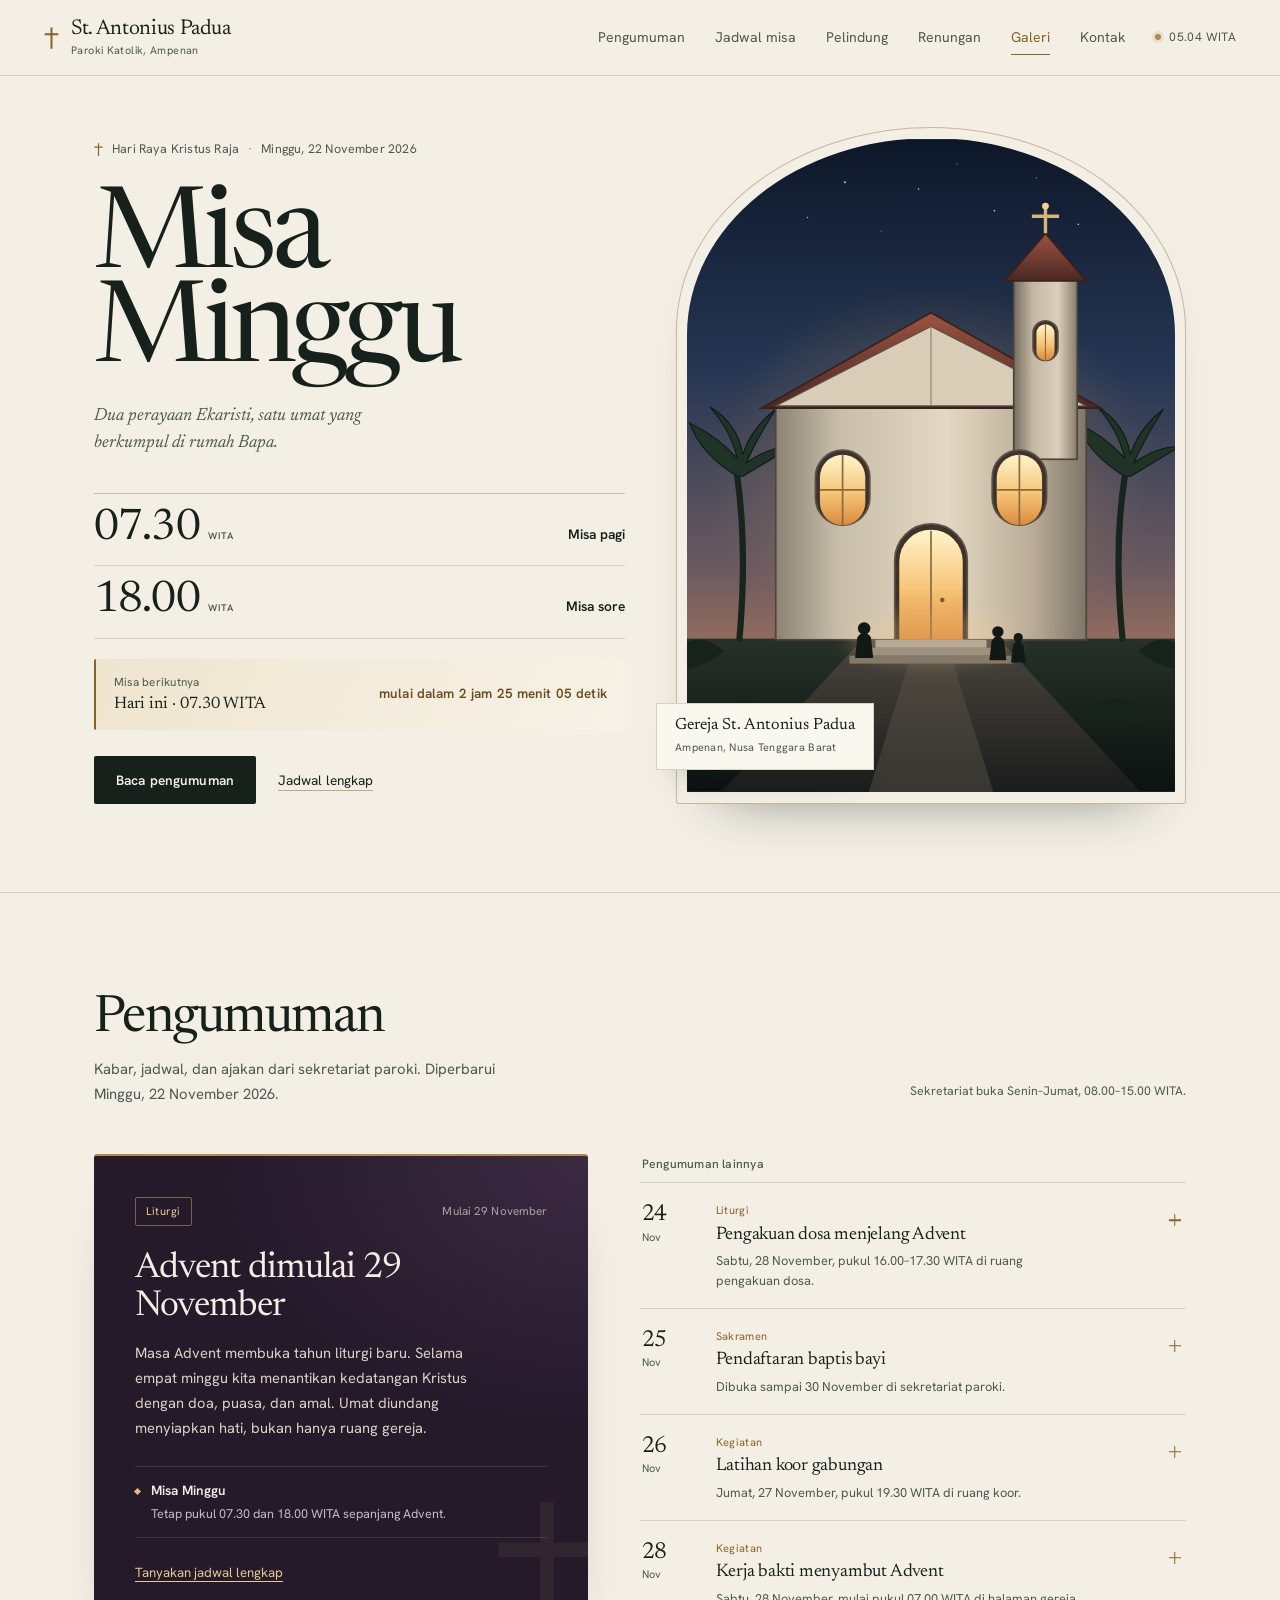
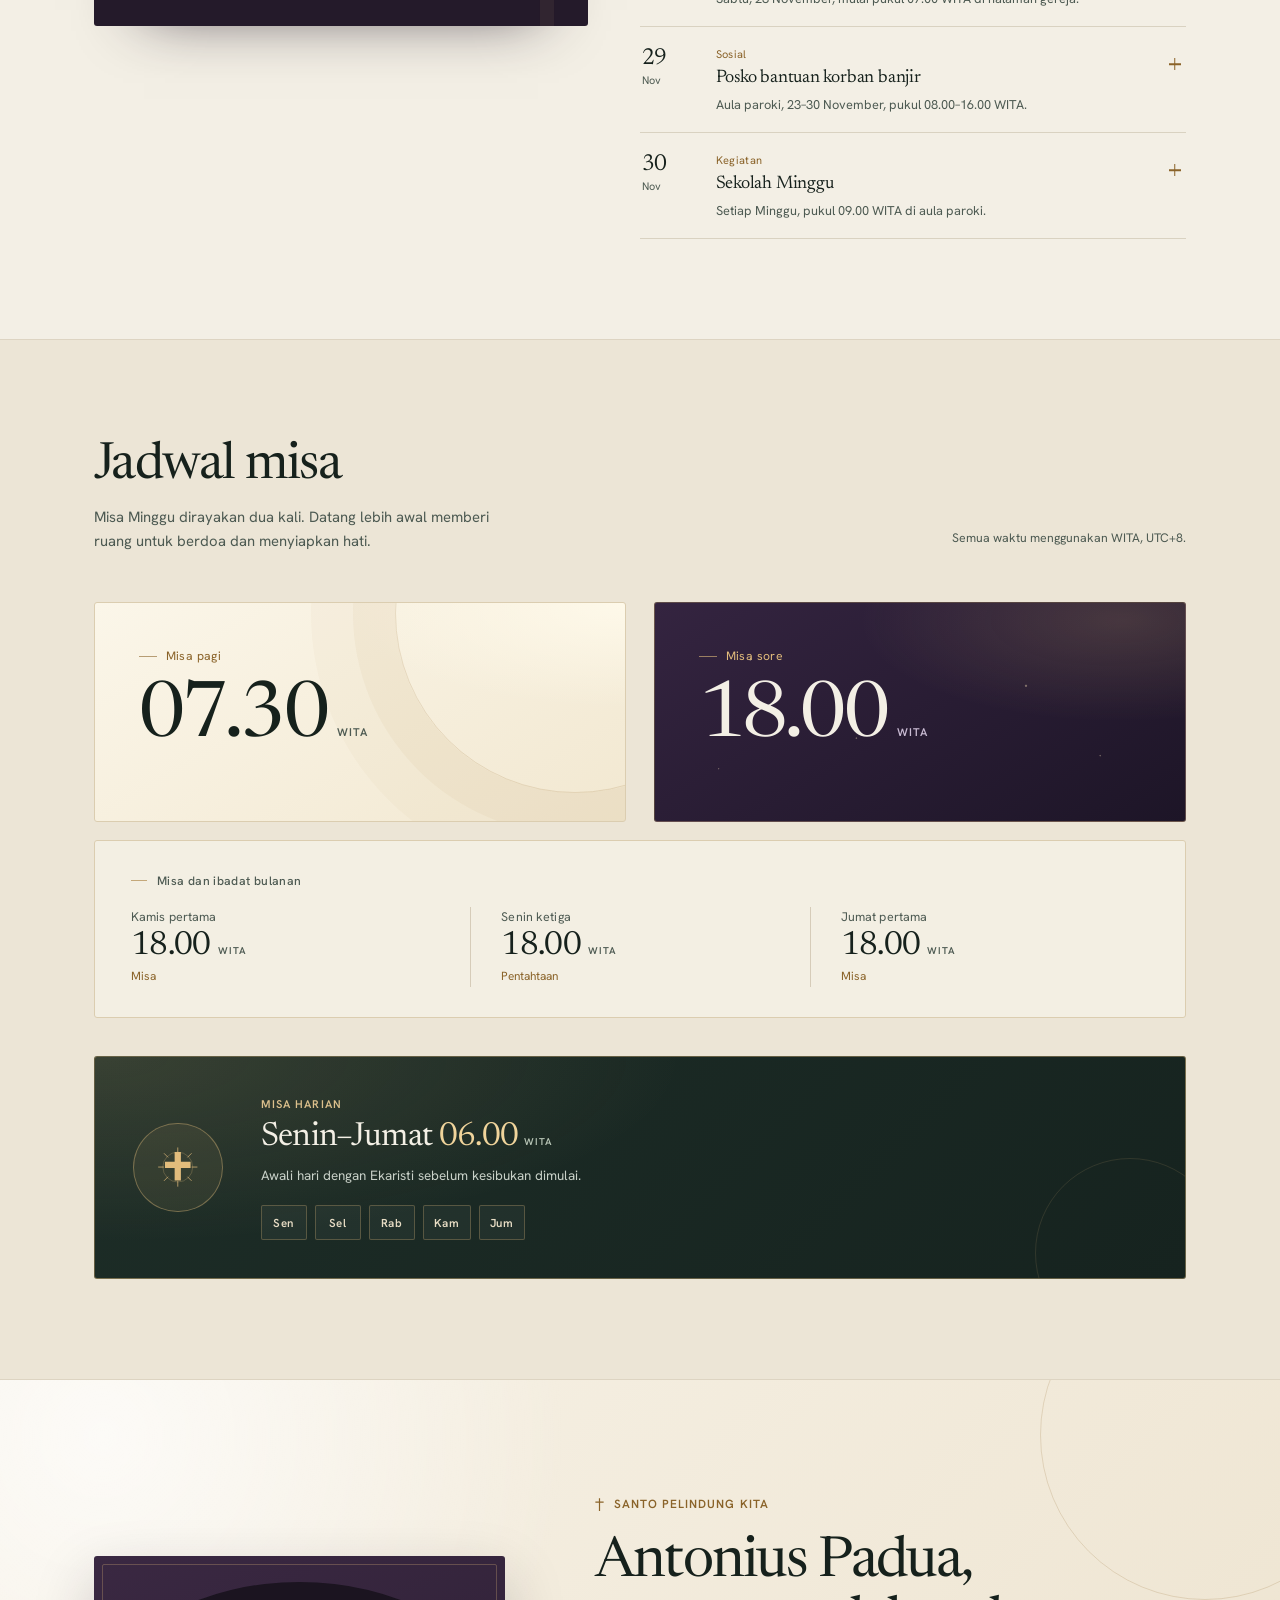
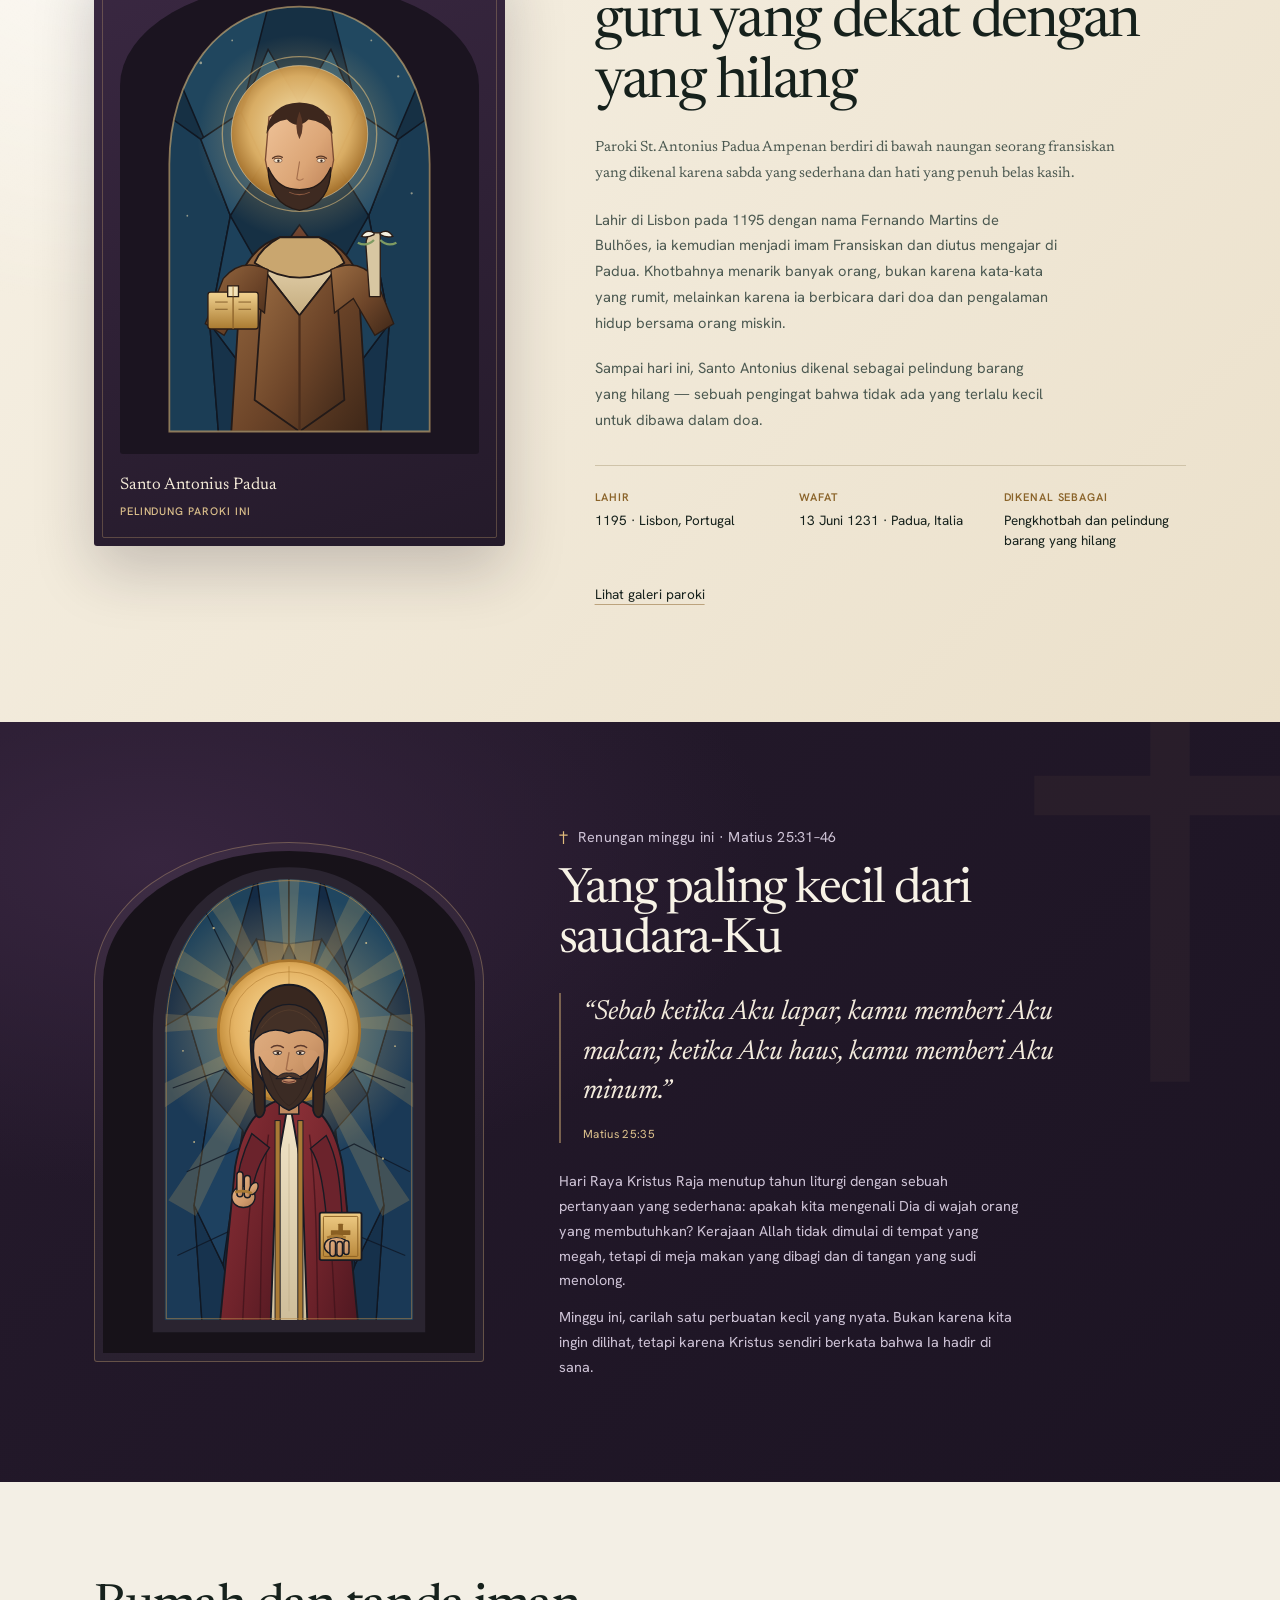
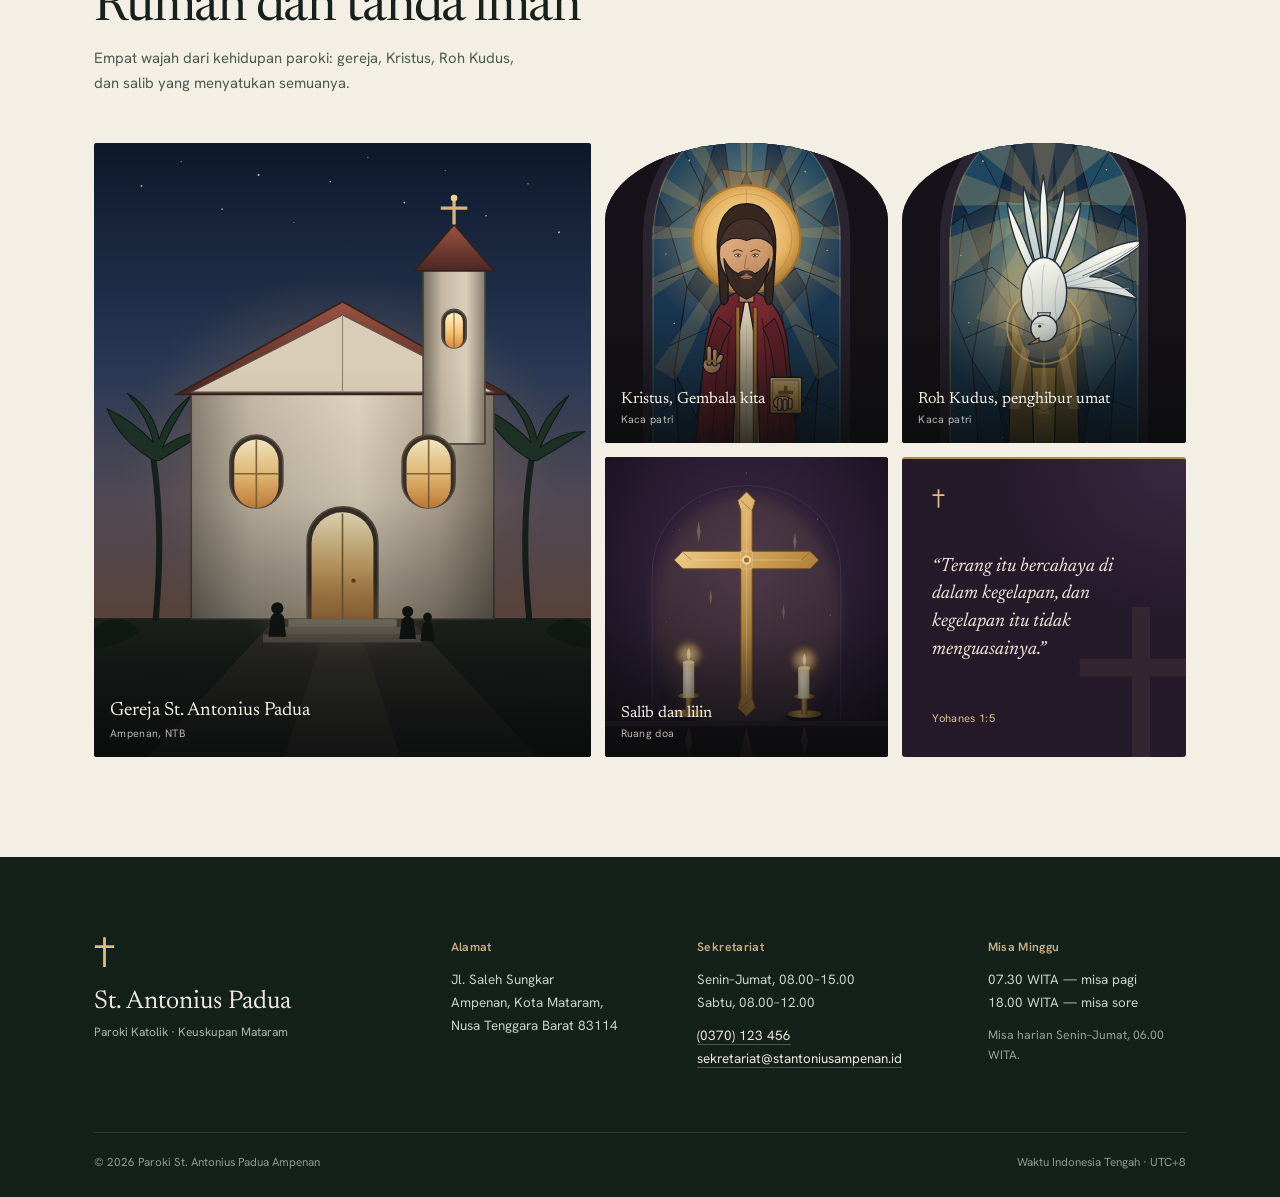
==== index.html @ 21b22fd3 "Tampilkan misa harian sebagai kartu yang lebih menarik" ====
<!DOCTYPE html>
<html lang="id">
<head>
  <meta charset="UTF-8">
  <meta name="viewport" content="width=device-width, initial-scale=1">
  <title>Pengumuman Paroki St. Antonius Padua — Ampenan</title>
  <meta name="description" content="Pengumuman, jadwal misa, dan renungan Paroki St. Antonius Padua Ampenan, Nusa Tenggara Barat. Misa Minggu pukul 07.30 dan 18.00 WITA.">
  <meta name="theme-color" content="#241a2a">
  <link rel="icon" type="image/svg+xml" href="assets/favicon.svg">
  <link rel="preconnect" href="https://fonts.googleapis.com">
  <link rel="preconnect" href="https://fonts.gstatic.com" crossorigin>
  <link href="https://fonts.googleapis.com/css2?family=Hanken+Grotesk:wght@400;500;600;700&amp;family=Newsreader:ital,opsz,wght@0,6..72,300;0,6..72,400;0,6..72,500;1,6..72,300;1,6..72,400&amp;display=swap" rel="stylesheet">
  <link rel="stylesheet" href="styles.css">
  <noscript>
    <style>
      .notice-body { grid-template-rows: 1fr; }
      .notice-plus { display: none; }
    </style>
  </noscript>
</head>
<body>
  <a class="skip-link" href="#utama">Langsung ke isi</a>

  <header class="site-header" data-header>
    <a class="brand" href="#atas" aria-label="Paroki St. Antonius Padua — kembali ke atas">
      <svg class="brand-cross" viewBox="0 0 24 34" aria-hidden="true"><path d="M10.4 0h3.2v9.2H23v3.2h-9.4V34h-3.2V12.4H1V9.2h9.4z"/></svg>
      <span class="brand-text">
        <span class="brand-name">St. Antonius Padua</span>
        <span class="brand-sub">Paroki Katolik, Ampenan</span>
      </span>
    </a>

    <nav class="site-nav" id="site-nav" aria-label="Navigasi utama">
      <a href="#pengumuman">Pengumuman</a>
      <a href="#jadwal">Jadwal misa</a>
      <a href="#pelindung">Pelindung</a>
      <a href="#renungan">Renungan</a>
      <a href="#galeri">Galeri</a>
      <a href="#kontak">Kontak</a>
    </nav>

    <div class="header-meta">
      <time class="clock" id="wita-clock" aria-label="Waktu Indonesia Tengah">--.-- WITA</time>
      <button class="menu-toggle" type="button" aria-expanded="false" aria-controls="site-nav">
        <span class="menu-lines" aria-hidden="true"></span>
        <span class="sr-only">Buka menu</span>
      </button>
    </div>
  </header>

  <main id="utama">
    <section class="hero" id="atas">
      <div class="hero-copy">
        <p class="hero-feast">
          <svg class="mini-cross" viewBox="0 0 24 34" aria-hidden="true"><path d="M10.4 0h3.2v9.2H23v3.2h-9.4V34h-3.2V12.4H1V9.2h9.4z"/></svg>
          <span>Hari Raya Kristus Raja</span>
          <span class="sep" aria-hidden="true">·</span>
          <span>Minggu, 22 November 2026</span>
        </p>

        <h1 class="hero-title">Misa<br>Minggu</h1>
        <p class="hero-lede">Dua perayaan Ekaristi, satu umat yang berkumpul di rumah Bapa.</p>

        <div class="hero-times" aria-label="Jadwal misa Minggu">
          <div class="time-item">
            <p class="time-value">07.30<span class="tz">WITA</span></p>
            <p class="time-desc">
              <strong>Misa pagi</strong>
            </p>
          </div>
          <div class="time-item">
            <p class="time-value">18.00<span class="tz">WITA</span></p>
            <p class="time-desc">
              <strong>Misa sore</strong>
            </p>
          </div>
        </div>

        <div class="next-mass" id="next-mass">
          <div class="next-copy">
            <span class="next-label" id="next-label">Misa berikutnya</span>
            <p class="next-when" id="next-when" aria-live="polite">Minggu, 29 November · 07.30 WITA</p>
          </div>
          <p class="next-count" id="next-count" aria-hidden="true">menghitung…</p>
        </div>

        <div class="hero-actions">
          <a class="btn" href="#pengumuman">Baca pengumuman</a>
          <a class="text-link" href="#jadwal">Jadwal lengkap</a>
        </div>
      </div>

      <figure class="hero-figure">
        <div class="hero-frame">
          <img src="assets/gereja-ampenan.svg" alt="Ilustrasi tampak depan Gereja St. Antonius Padua di Ampenan saat senja, dengan salib, jendela berpendar hangat, dan pepohonan tropis.">
        </div>
        <figcaption class="hero-plaque">
          <span>Gereja St. Antonius Padua</span>
          <span>Ampenan, Nusa Tenggara Barat</span>
        </figcaption>
      </figure>
    </section>

    <section class="section announcements" id="pengumuman">
      <div class="wrap">
        <div class="section-head">
          <div>
            <h2>Pengumuman</h2>
            <p>Kabar, jadwal, dan ajakan dari sekretariat paroki. Diperbarui Minggu, 22 November 2026.</p>
          </div>
          <p class="section-aside">Sekretariat buka Senin–Jumat, 08.00–15.00 WITA.</p>
        </div>

        <div class="notice-layout">
          <!-- Pengumuman utama. Ganti judul, isi, dan daftar di dalamnya sesuai kebutuhan. -->
          <article class="feature">
            <div class="feature-head">
              <span class="tag">Liturgi</span>
              <time datetime="2026-11-29">Mulai 29 November</time>
            </div>
            <h3>Advent dimulai 29 November</h3>
            <p>Masa Advent membuka tahun liturgi baru. Selama empat minggu kita menantikan kedatangan Kristus dengan doa, puasa, dan amal. Umat diundang menyiapkan hati, bukan hanya ruang gereja.</p>
            <ul class="feature-list">
              <li>
                <strong>Misa Minggu</strong>
                <span>Tetap pukul 07.30 dan 18.00 WITA sepanjang Advent.</span>
              </li>
            </ul>
            <a class="feature-link" href="mailto:sekretariat@stantoniusampenan.id">Tanyakan jadwal lengkap</a>
            <svg class="feature-mark" viewBox="0 0 24 34" aria-hidden="true"><path d="M10.4 0h3.2v9.2H23v3.2h-9.4V34h-3.2V12.4H1V9.2h9.4z"/></svg>
          </article>

          <div class="notice-list">
            <h3 class="list-title">Pengumuman lainnya</h3>

            <!-- Setiap pengumuman butuh id unik (n1, n2, ...) yang sama dengan aria-controls pada tombolnya. -->
            <article class="notice">
              <button class="notice-head" type="button" aria-expanded="false" aria-controls="n1">
                <span class="notice-date"><strong>24</strong><span>Nov</span></span>
                <span class="notice-main">
                  <span class="notice-cat">Liturgi</span>
                  <span class="notice-title">Pengakuan dosa menjelang Advent</span>
                  <span class="notice-excerpt">Sabtu, 28 November, pukul 16.00–17.30 WITA di ruang pengakuan dosa.</span>
                </span>
                <span class="notice-plus" aria-hidden="true"></span>
              </button>
              <div class="notice-body" aria-hidden="true" id="n1">
                <div class="notice-body-inner">
                  <p>Empat imam akan melayani sakramen rekonsiliasi sebelum masa Advent. Mohon datang lebih awal, membawa niat doa, dan menjaga ketenangan di sekitar ruang pengakuan.</p>
                  <p class="notice-meta">Sabtu, 28 November 2026 · 16.00–17.30 WITA</p>
                </div>
              </div>
            </article>

            <article class="notice">
              <button class="notice-head" type="button" aria-expanded="false" aria-controls="n2">
                <span class="notice-date"><strong>25</strong><span>Nov</span></span>
                <span class="notice-main">
                  <span class="notice-cat">Sakramen</span>
                  <span class="notice-title">Pendaftaran baptis bayi</span>
                  <span class="notice-excerpt">Dibuka sampai 30 November di sekretariat paroki.</span>
                </span>
                <span class="notice-plus" aria-hidden="true"></span>
              </button>
              <div class="notice-body" aria-hidden="true" id="n2">
                <div class="notice-body-inner">
                  <p>Orang tua dan wali baptis diundang mendaftarkan bayi untuk sakramen baptis pada awal Desember. Bawa fotokopi akta kelahiran, fotokopi KTP kedua orang tua, dan fotokopi surat pernikahan gerejawi.</p>
                  <p class="notice-meta">Batas pendaftaran: Senin, 30 November 2026 · Sekretariat paroki</p>
                </div>
              </div>
            </article>

            <article class="notice">
              <button class="notice-head" type="button" aria-expanded="false" aria-controls="n3">
                <span class="notice-date"><strong>26</strong><span>Nov</span></span>
                <span class="notice-main">
                  <span class="notice-cat">Kegiatan</span>
                  <span class="notice-title">Latihan koor gabungan</span>
                  <span class="notice-excerpt">Jumat, 27 November, pukul 19.30 WITA di ruang koor.</span>
                </span>
                <span class="notice-plus" aria-hidden="true"></span>
              </button>
              <div class="notice-body" aria-hidden="true" id="n3">
                <div class="notice-body-inner">
                  <p>Seluruh anggota koor lingkungan diundang berlatih bersama untuk nyanyian Advent. Latihan dipandu oleh tim liturgi paroki dan berlangsung sekitar sembilan puluh menit.</p>
                  <p class="notice-meta">Jumat, 27 November 2026 · 19.30 WITA · Ruang koor</p>
                </div>
              </div>
            </article>

            <article class="notice">
              <button class="notice-head" type="button" aria-expanded="false" aria-controls="n4">
                <span class="notice-date"><strong>28</strong><span>Nov</span></span>
                <span class="notice-main">
                  <span class="notice-cat">Kegiatan</span>
                  <span class="notice-title">Kerja bakti menyambut Advent</span>
                  <span class="notice-excerpt">Sabtu, 28 November, mulai pukul 07.00 WITA di halaman gereja.</span>
                </span>
                <span class="notice-plus" aria-hidden="true"></span>
              </button>
              <div class="notice-body" aria-hidden="true" id="n4">
                <div class="notice-body-inner">
                  <p>Kita membersihkan gereja, taman, dan aula bersama sebelum memasuki masa Advent. Bawa alat kebersihan dari rumah. Makan siang disediakan oleh seksi sosial.</p>
                  <p class="notice-meta">Sabtu, 28 November 2026 · 07.00 WITA · Halaman gereja</p>
                </div>
              </div>
            </article>

            <article class="notice">
              <button class="notice-head" type="button" aria-expanded="false" aria-controls="n5">
                <span class="notice-date"><strong>29</strong><span>Nov</span></span>
                <span class="notice-main">
                  <span class="notice-cat">Sosial</span>
                  <span class="notice-title">Posko bantuan korban banjir</span>
                  <span class="notice-excerpt">Aula paroki, 23–30 November, pukul 08.00–16.00 WITA.</span>
                </span>
                <span class="notice-plus" aria-hidden="true"></span>
              </button>
              <div class="notice-body" aria-hidden="true" id="n5">
                <div class="notice-body-inner">
                  <p>Paroki membuka posko pengumpulan bantuan bagi keluarga terdampak banjir. Yang dibutuhkan: pakaian layak pakai, selimut, makanan kering, dan air bersih. Laporan penyaluran akan diumumkan setelah posko ditutup.</p>
                  <p class="notice-meta">23–30 November 2026 · 08.00–16.00 WITA · Aula paroki</p>
                </div>
              </div>
            </article>

            <article class="notice">
              <button class="notice-head" type="button" aria-expanded="false" aria-controls="n6">
                <span class="notice-date"><strong>30</strong><span>Nov</span></span>
                <span class="notice-main">
                  <span class="notice-cat">Kegiatan</span>
                  <span class="notice-title">Sekolah Minggu</span>
                  <span class="notice-excerpt">Setiap Minggu, pukul 09.00 WITA di aula paroki.</span>
                </span>
                <span class="notice-plus" aria-hidden="true"></span>
              </button>
              <div class="notice-body" aria-hidden="true" id="n6">
                <div class="notice-body-inner">
                  <p>Anak usia 5–12 tahun diajak mengenal Kitab Suci melalui cerita, lagu, dan permainan. Pendaftaran terbuka sepanjang tahun melalui pengurus lingkungan atau langsung di aula paroki.</p>
                  <p class="notice-meta">Setiap Minggu · 09.00 WITA · Aula paroki</p>
                </div>
              </div>
            </article>
          </div>
        </div>
      </div>
    </section>

    <section class="section schedule" id="jadwal">
      <div class="wrap">
        <div class="section-head">
          <div>
            <h2>Jadwal misa</h2>
            <p>Misa Minggu dirayakan dua kali. Datang lebih awal memberi ruang untuk berdoa dan menyiapkan hati.</p>
          </div>
          <p class="section-aside">Semua waktu menggunakan WITA, UTC+8.</p>
        </div>

        <div class="mass-grid">
          <article class="mass mass--day">
            <p class="mass-kind">Misa pagi</p>
            <p class="mass-time">07.30<span>WITA</span></p>
          </article>

          <article class="mass mass--night">
            <p class="mass-kind">Misa sore</p>
            <p class="mass-time">18.00<span>WITA</span></p>
          </article>
        </div>

        <div class="monthly">
          <h3 class="monthly-label">Misa dan ibadat bulanan</h3>
          <div class="monthly-grid">
            <div class="monthly-item">
              <p class="monthly-day">Kamis pertama</p>
              <p class="monthly-time">18.00<span>WITA</span></p>
              <p class="monthly-note">Misa</p>
            </div>
            <div class="monthly-item">
              <p class="monthly-day">Senin ketiga</p>
              <p class="monthly-time">18.00<span>WITA</span></p>
              <p class="monthly-note">Pentahtaan</p>
            </div>
            <div class="monthly-item">
              <p class="monthly-day">Jumat pertama</p>
              <p class="monthly-time">18.00<span>WITA</span></p>
              <p class="monthly-note">Misa</p>
            </div>
          </div>
        </div>

        <div class="daily-card">
          <div class="daily-emblem" aria-hidden="true">
            <svg viewBox="0 0 64 64">
              <circle cx="32" cy="31" r="21" fill="none" stroke="currentColor" stroke-opacity=".35" stroke-width="1"/>
              <g stroke="currentColor" stroke-width="1.4" stroke-linecap="round" stroke-opacity=".7">
                <path d="M32 4v7M32 51v7M5 31h7M52 31h7M13 12l5 5M46 45l5 5M51 12l-5 5M18 45l-5 5"/>
              </g>
              <path d="M27.6 10h8.8v13.6H50v8.8h-13.6V50h-8.8V32.4H14v-8.8h13.6z" fill="currentColor"/>
            </svg>
          </div>

          <div class="daily-body">
            <p class="daily-kicker">Misa harian</p>
            <h3 class="daily-title">Senin–Jumat <span>06.00<small>WITA</small></span></h3>
            <p class="daily-desc">Awali hari dengan Ekaristi sebelum kesibukan dimulai.</p>
            <ul class="daily-days" aria-label="Hari pelaksanaan misa harian">
              <li>Sen</li>
              <li>Sel</li>
              <li>Rab</li>
              <li>Kam</li>
              <li>Jum</li>
            </ul>
          </div>
        </div>
      </div>
    </section>

    <section class="patron" id="pelindung">
      <div class="wrap patron-grid">
        <figure class="patron-figure">
          <img src="assets/antonius.svg" alt="Ilustrasi kaca patri Santo Antonius Padua mengenakan jubah fransiskan, memegang kitab dan bunga lili.">
          <figcaption>Santo Antonius Padua<span>Pelindung paroki ini</span></figcaption>
        </figure>

        <div class="patron-copy">
          <p class="eyebrow">
            <svg class="mini-cross" viewBox="0 0 24 34" aria-hidden="true"><path d="M10.4 0h3.2v9.2H23v3.2h-9.4V34h-3.2V12.4H1V9.2h9.4z"/></svg>
            Santo pelindung kita
          </p>
          <h2>Antonius Padua,<br>guru yang dekat dengan yang hilang</h2>
          <p class="patron-lede">Paroki St. Antonius Padua Ampenan berdiri di bawah naungan seorang fransiskan yang dikenal karena sabda yang sederhana dan hati yang penuh belas kasih.</p>
          <p>Lahir di Lisbon pada 1195 dengan nama Fernando Martins de Bulhões, ia kemudian menjadi imam Fransiskan dan diutus mengajar di Padua. Khotbahnya menarik banyak orang, bukan karena kata-kata yang rumit, melainkan karena ia berbicara dari doa dan pengalaman hidup bersama orang miskin.</p>
          <p>Sampai hari ini, Santo Antonius dikenal sebagai pelindung barang yang hilang — sebuah pengingat bahwa tidak ada yang terlalu kecil untuk dibawa dalam doa.</p>

          <dl class="patron-facts">
            <div>
              <dt>Lahir</dt>
              <dd>1195 · Lisbon, Portugal</dd>
            </div>
            <div>
              <dt>Wafat</dt>
              <dd>13 Juni 1231 · Padua, Italia</dd>
            </div>
            <div>
              <dt>Dikenal sebagai</dt>
              <dd>Pengkhotbah dan pelindung barang yang hilang</dd>
            </div>
          </dl>

          <a class="text-link" href="#galeri">Lihat galeri paroki</a>
        </div>
      </div>
    </section>

    <section class="reflection" id="renungan">
      <div class="wrap reflection-grid">
        <figure class="reflection-figure">
          <img src="assets/yesus.svg" alt="Kaca patri Yesus Kristus dengan jubah merah, tangan memberkati, dan halo keemasan.">
        </figure>
        <div class="reflection-copy">
          <p class="reflection-meta">
            <svg class="mini-cross" viewBox="0 0 24 34" aria-hidden="true"><path d="M10.4 0h3.2v9.2H23v3.2h-9.4V34h-3.2V12.4H1V9.2h9.4z"/></svg>
            <span>Renungan minggu ini · Matius 25:31–46</span>
          </p>
          <h2>Yang paling kecil dari saudara-Ku</h2>
          <blockquote>
            “Sebab ketika Aku lapar, kamu memberi Aku makan; ketika Aku haus, kamu memberi Aku minum.”
            <cite>Matius 25:35</cite>
          </blockquote>
          <p>Hari Raya Kristus Raja menutup tahun liturgi dengan sebuah pertanyaan yang sederhana: apakah kita mengenali Dia di wajah orang yang membutuhkan? Kerajaan Allah tidak dimulai di tempat yang megah, tetapi di meja makan yang dibagi dan di tangan yang sudi menolong.</p>
          <p>Minggu ini, carilah satu perbuatan kecil yang nyata. Bukan karena kita ingin dilihat, tetapi karena Kristus sendiri berkata bahwa Ia hadir di sana.</p>
        </div>
      </div>
    </section>

    <section class="section gallery-section" id="galeri">
      <div class="wrap">
        <div class="section-head">
          <div>
            <h2>Rumah dan tanda iman</h2>
            <p>Empat wajah dari kehidupan paroki: gereja, Kristus, Roh Kudus, dan salib yang menyatukan semuanya.</p>
          </div>
        </div>

        <div class="gallery">
          <button class="shot shot--church" type="button" data-caption="Gereja St. Antonius Padua, Ampenan" aria-label="Perbesar gambar: Gereja St. Antonius Padua, Ampenan">
            <img src="assets/gereja-ampenan.svg" alt="Tampak depan Gereja St. Antonius Padua, Ampenan, dengan salib dan jendela berpendar saat senja." loading="lazy">
            <span class="shot-caption"><span>Gereja St. Antonius Padua</span><span>Ampenan, NTB</span></span>
          </button>

          <button class="shot shot--arch" type="button" data-caption="Kristus, Gembala kita" aria-label="Perbesar gambar: Kristus, Gembala kita">
            <img src="assets/yesus.svg" alt="Kaca patri Yesus Kristus dengan jubah merah dan halo keemasan." loading="lazy">
            <span class="shot-caption"><span>Kristus, Gembala kita</span><span>Kaca patri</span></span>
          </button>

          <button class="shot shot--arch" type="button" data-caption="Roh Kudus, penghibur umat" aria-label="Perbesar gambar: Roh Kudus, penghibur umat">
            <img src="assets/roh-kudus.svg" alt="Kaca patri merpati putih Roh Kudus dengan sinar keemasan." loading="lazy">
            <span class="shot-caption"><span>Roh Kudus, penghibur umat</span><span>Kaca patri</span></span>
          </button>

          <button class="shot" type="button" data-caption="Salib dan lilin di altar" aria-label="Perbesar gambar: Salib dan lilin di altar">
            <img src="assets/salib.svg" alt="Salib keemasan diapit dua lilin menyala di ruang doa yang remang." loading="lazy">
            <span class="shot-caption"><span>Salib dan lilin</span><span>Ruang doa</span></span>
          </button>

          <figure class="gallery-note">
            <svg class="gallery-note-cross" viewBox="0 0 24 34" aria-hidden="true"><path d="M10.4 0h3.2v9.2H23v3.2h-9.4V34h-3.2V12.4H1V9.2h9.4z"/></svg>
            <blockquote>“Terang itu bercahaya di dalam kegelapan, dan kegelapan itu tidak menguasainya.”</blockquote>
            <figcaption>Yohanes 1:5</figcaption>
          </figure>
        </div>
      </div>
    </section>
  </main>

  <footer class="site-footer" id="kontak">
    <div class="wrap">
      <!-- Alamat, nomor telepon, dan email di bawah ini masih contoh. Ganti dengan data paroki Anda. -->
      <div class="footer-grid">
        <div class="footer-brand">
          <svg class="footer-cross" viewBox="0 0 24 34" aria-hidden="true"><path d="M10.4 0h3.2v9.2H23v3.2h-9.4V34h-3.2V12.4H1V9.2h9.4z"/></svg>
          <p class="footer-name">St. Antonius Padua</p>
          <p class="footer-tag">Paroki Katolik · Keuskupan Mataram</p>
        </div>

        <div class="footer-col">
          <h3>Alamat</h3>
          <p>Jl. Saleh Sungkar<br>Ampenan, Kota Mataram,<br>Nusa Tenggara Barat 83114</p>
        </div>

        <div class="footer-col">
          <h3>Sekretariat</h3>
          <p>Senin–Jumat, 08.00–15.00<br>Sabtu, 08.00–12.00</p>
          <p><a href="tel:+62370123456">(0370) 123 456</a><br><a href="mailto:sekretariat@stantoniusampenan.id">sekretariat@stantoniusampenan.id</a></p>
        </div>

        <div class="footer-col">
          <h3>Misa Minggu</h3>
          <p>07.30 WITA — misa pagi<br>18.00 WITA — misa sore</p>
          <p class="footer-small">Misa harian Senin–Jumat, 06.00 WITA.</p>
        </div>
      </div>

      <div class="footer-bottom">
        <p>© <span id="year">2026</span> Paroki St. Antonius Padua Ampenan</p>
        <p>Waktu Indonesia Tengah · UTC+8</p>
      </div>
    </div>
  </footer>

  <dialog class="lightbox" id="lightbox" aria-label="Gambar diperbesar">
    <button class="lightbox-close" type="button" aria-label="Tutup gambar">Tutup</button>
    <img id="lightbox-img" src="" alt="">
    <p id="lightbox-caption"></p>
  </dialog>

  <script src="script.js"></script>
</body>
</html>
---- styles.css ----
/* ------------------------------------------------------------------
   Pengumuman Paroki St. Antonius Padua — Ampenan
   Palet: linen, tinta hijau, kuningan, dan plum liturgi.
   ------------------------------------------------------------------ */

:root {
  --paper: #f3efe5;
  --paper-soft: #faf7ef;
  --paper-deep: #ece5d6;
  --ink: #16211c;
  --ink-2: #4d5a52;
  --line: #d9d2c1;
  --line-strong: #c6bda9;
  --brass: #8a6329;
  --brass-2: #b08a4e;
  --gold: #e2bc7c;
  --plum: #241a2a;
  --plum-2: #34223d;
  --ruby: #7c2e35;
  --serif: "Newsreader", Georgia, "Times New Roman", serif;
  --sans: "Hanken Grotesk", ui-sans-serif, system-ui, -apple-system, "Segoe UI", sans-serif;
  --wrap: 1180px;
  --pad: clamp(20px, 4.5vw, 44px);
}

*,
*::before,
*::after {
  box-sizing: border-box;
}

html {
  scroll-behavior: smooth;
  scroll-padding-top: 96px;
}

body {
  margin: 0;
  background: var(--paper);
  color: var(--ink);
  font-family: var(--sans);
  font-size: 17px;
  line-height: 1.65;
  -webkit-font-smoothing: antialiased;
  text-rendering: optimizeLegibility;
  overflow-x: hidden;
}

h1,
h2,
h3 {
  margin: 0;
  font-family: var(--serif);
  font-weight: 400;
  letter-spacing: -0.02em;
}

p {
  margin: 0;
}

img {
  max-width: 100%;
}

a {
  color: inherit;
}

button {
  font: inherit;
  color: inherit;
}

::selection {
  background: var(--gold);
  color: var(--ink);
}

:focus-visible {
  outline: 2px solid var(--brass);
  outline-offset: 3px;
  border-radius: 1px;
}

.sr-only {
  position: absolute;
  width: 1px;
  height: 1px;
  padding: 0;
  margin: -1px;
  overflow: hidden;
  clip: rect(0 0 0 0);
  white-space: nowrap;
  border: 0;
}

.skip-link {
  position: fixed;
  top: 12px;
  left: 12px;
  z-index: 100;
  padding: 10px 16px;
  background: var(--ink);
  color: var(--paper);
  text-decoration: none;
  font-size: 0.82rem;
  border-radius: 2px;
  transform: translateY(-160%);
  transition: transform 0.2s ease;
}

.skip-link:focus {
  transform: none;
}

.wrap {
  width: 100%;
  max-width: var(--wrap);
  margin: 0 auto;
  padding-inline: var(--pad);
}

/* ------------------------------- Header ------------------------------- */

.site-header {
  position: sticky;
  top: 0;
  z-index: 50;
  display: flex;
  align-items: center;
  height: 76px;
  padding-inline: var(--pad);
  background: rgba(243, 239, 229, 0.9);
  -webkit-backdrop-filter: blur(14px);
  backdrop-filter: blur(14px);
  border-bottom: 1px solid var(--line);
  transition: box-shadow 0.3s ease;
}

.site-header.is-scrolled {
  box-shadow: 0 1px 0 var(--line), 0 12px 28px -24px rgba(22, 33, 28, 0.55);
}

.brand {
  display: flex;
  align-items: center;
  gap: 12px;
  flex: none;
  text-decoration: none;
}

.brand-cross {
  width: 15px;
  height: 22px;
  fill: var(--brass);
  flex: none;
}

.brand-text {
  display: block;
}

.brand-name {
  display: block;
  font-family: var(--serif);
  font-size: 1.34rem;
  line-height: 1;
  letter-spacing: -0.015em;
}

.brand-sub {
  display: block;
  margin-top: 4px;
  font-size: 0.68rem;
  line-height: 1;
  letter-spacing: 0.035em;
  color: var(--ink-2);
}

.site-nav {
  display: flex;
  gap: clamp(18px, 2.4vw, 30px);
  margin-left: auto;
  font-size: 0.88rem;
}

.site-nav a {
  position: relative;
  padding: 6px 0;
  text-decoration: none;
  color: var(--ink-2);
  transition: color 0.2s ease;
}

.site-nav a::after {
  content: "";
  position: absolute;
  left: 0;
  right: 0;
  bottom: 0;
  height: 1px;
  background: var(--brass);
  transform: scaleX(0);
  transform-origin: left;
  transition: transform 0.25s ease;
}

.site-nav a:hover {
  color: var(--ink);
}

.site-nav a:hover::after,
.site-nav a[aria-current="true"]::after {
  transform: scaleX(1);
}

.site-nav a[aria-current="true"] {
  color: var(--brass);
}

.header-meta {
  display: flex;
  align-items: center;
  gap: 18px;
  margin-left: clamp(16px, 2.4vw, 32px);
}

.clock {
  display: inline-flex;
  align-items: center;
  gap: 8px;
  font-size: 0.76rem;
  letter-spacing: 0.03em;
  color: var(--ink-2);
  font-variant-numeric: tabular-nums;
  white-space: nowrap;
}

.clock::before {
  content: "";
  width: 6px;
  height: 6px;
  border-radius: 50%;
  background: var(--brass-2);
  box-shadow: 0 0 0 3px rgba(176, 138, 78, 0.16);
}

.menu-toggle {
  display: none;
  align-items: center;
  justify-content: center;
  width: 40px;
  height: 40px;
  padding: 0;
  background: transparent;
  border: 1px solid var(--line-strong);
  border-radius: 2px;
  cursor: pointer;
}

.menu-lines,
.menu-lines::before,
.menu-lines::after {
  display: block;
  width: 16px;
  height: 1.5px;
  background: var(--ink);
  transition: transform 0.25s ease, opacity 0.2s ease;
}

.menu-lines {
  position: relative;
}

.menu-lines::before,
.menu-lines::after {
  content: "";
  position: absolute;
  left: 0;
}

.menu-lines::before {
  top: -5px;
}

.menu-lines::after {
  top: 5px;
}

.menu-toggle[aria-expanded="true"] .menu-lines {
  background: transparent;
}

.menu-toggle[aria-expanded="true"] .menu-lines::before {
  top: 0;
  transform: rotate(45deg);
}

.menu-toggle[aria-expanded="true"] .menu-lines::after {
  top: 0;
  transform: rotate(-45deg);
}

/* -------------------------------- Hero -------------------------------- */

.hero {
  display: grid;
  grid-template-columns: 1.02fr 0.98fr;
  gap: clamp(32px, 4vw, 64px);
  align-items: stretch;
  width: 100%;
  max-width: var(--wrap);
  margin: 0 auto;
  padding: clamp(30px, 4vw, 54px) var(--pad) clamp(56px, 7vw, 88px);
}

.hero-copy {
  min-width: 0;
  padding-top: clamp(4px, 1vw, 12px);
}

.hero-feast {
  display: flex;
  flex-wrap: wrap;
  align-items: center;
  gap: 9px;
  font-size: 0.78rem;
  letter-spacing: 0.015em;
  color: var(--ink-2);
}

.hero-feast .sep {
  color: var(--brass-2);
}

.mini-cross {
  width: 9px;
  height: 13px;
  fill: var(--brass);
  flex: none;
}

.hero-title {
  margin: clamp(22px, 3vw, 34px) 0 0;
  font-size: clamp(4.2rem, 8.8vw, 7.2rem);
  line-height: 0.84;
  letter-spacing: -0.045em;
}

.hero-lede {
  max-width: 34ch;
  margin-top: 20px;
  font-family: var(--serif);
  font-size: clamp(1rem, 1.4vw, 1.14rem);
  font-style: italic;
  line-height: 1.5;
  color: var(--ink-2);
}

.hero-times {
  margin-top: clamp(26px, 3vw, 36px);
  border-top: 1px solid var(--line-strong);
}

.time-item {
  display: flex;
  align-items: baseline;
  justify-content: space-between;
  gap: 20px;
  padding: 14px 0;
  border-bottom: 1px solid var(--line);
}

.time-value {
  display: flex;
  align-items: baseline;
  gap: 8px;
  font-family: var(--serif);
  font-size: clamp(2.3rem, 3.4vw, 2.9rem);
  line-height: 1;
  letter-spacing: -0.02em;
  font-variant-numeric: tabular-nums;
  white-space: nowrap;
}

.time-value .tz {
  font-family: var(--sans);
  font-size: 0.6rem;
  font-weight: 600;
  letter-spacing: 0.1em;
  color: var(--ink-2);
}

.time-desc {
  text-align: right;
}

.time-desc strong {
  display: block;
  font-size: 0.86rem;
  font-weight: 600;
}

.time-desc span {
  display: block;
  margin-top: 1px;
  font-size: 0.77rem;
  color: var(--ink-2);
}

.next-mass {
  display: flex;
  align-items: center;
  justify-content: space-between;
  gap: 18px;
  margin-top: 20px;
  padding: 14px 18px;
  background: linear-gradient(115deg, #efe5cf 0%, #f7f2e7 100%);
  border-left: 2px solid var(--brass);
  border-radius: 2px;
  transition: background 0.3s ease, border-color 0.3s ease;
}

.next-label {
  display: block;
  font-size: 0.73rem;
  letter-spacing: 0.02em;
  color: var(--ink-2);
}

.next-when {
  margin-top: 2px;
  font-family: var(--serif);
  font-size: 1.04rem;
  line-height: 1.3;
}

.next-count {
  flex: none;
  font-size: 0.84rem;
  font-weight: 600;
  letter-spacing: 0.01em;
  color: #6b4c1e;
  font-variant-numeric: tabular-nums;
  text-align: right;
}

.next-mass.is-live {
  background: linear-gradient(115deg, #2d2034 0%, #3a2a43 100%);
  border-left-color: var(--gold);
}

.next-mass.is-live .next-label {
  color: #c9b9d2;
}

.next-mass.is-live .next-when {
  color: #f6f0e4;
}

.next-mass.is-live .next-count {
  color: var(--gold);
}

.hero-actions {
  display: flex;
  flex-wrap: wrap;
  align-items: center;
  gap: 22px;
  margin-top: 26px;
}

.btn {
  display: inline-flex;
  align-items: center;
  justify-content: center;
  padding: 13px 22px;
  background: var(--ink);
  color: var(--paper);
  border-radius: 2px;
  font-size: 0.85rem;
  font-weight: 600;
  letter-spacing: 0.01em;
  text-decoration: none;
  transition: background 0.2s ease, transform 0.2s ease;
}

.btn:hover {
  background: #27362d;
  transform: translateY(-1px);
}

.btn:active {
  transform: translateY(0);
}

.text-link {
  font-size: 0.85rem;
  text-decoration: underline;
  text-decoration-color: rgba(138, 99, 41, 0.5);
  text-underline-offset: 5px;
  transition: color 0.2s ease, text-decoration-color 0.2s ease;
}

.text-link:hover {
  color: var(--brass);
  text-decoration-color: var(--brass);
}

.hero-figure {
  position: relative;
  display: flex;
  flex-direction: column;
  min-width: 0;
  margin: 0;
}

.hero-frame {
  position: relative;
  flex: 1;
  min-height: 520px;
  padding: 10px;
  border: 1px solid rgba(138, 99, 41, 0.4);
  border-radius: 50% 50% 3px 3px / 30% 30% 3px 3px;
  box-shadow: 0 34px 60px -46px rgba(22, 33, 28, 0.6);
}

.hero-frame img {
  display: block;
  width: 100%;
  height: 100%;
  min-height: 500px;
  object-fit: cover;
  border-radius: 50% 50% 2px 2px / 30% 30% 2px 2px;
}

.hero-plaque {
  position: absolute;
  left: -20px;
  bottom: 34px;
  z-index: 2;
  max-width: 250px;
  padding: 12px 18px;
  background: var(--paper-soft);
  border: 1px solid var(--line);
  box-shadow: 0 20px 34px -26px rgba(22, 33, 28, 0.7);
}

.hero-plaque span {
  display: block;
}

.hero-plaque span:first-child {
  font-family: var(--serif);
  font-size: 1.02rem;
  line-height: 1.2;
}

.hero-plaque span:last-child {
  margin-top: 3px;
  font-size: 0.68rem;
  letter-spacing: 0.025em;
  color: var(--ink-2);
}

/* ------------------------------ Sections ------------------------------ */

.section {
  padding: clamp(56px, 8vw, 100px) 0;
}

.section-head {
  display: flex;
  align-items: flex-end;
  justify-content: space-between;
  gap: 32px;
  margin-bottom: clamp(30px, 4vw, 48px);
}

.section-head h2 {
  font-size: clamp(2.1rem, 4.2vw, 3.2rem);
  line-height: 1.02;
  letter-spacing: -0.03em;
}

.section-head p {
  max-width: 54ch;
  margin-top: 12px;
  font-size: 0.93rem;
  color: var(--ink-2);
}

.section-aside {
  flex: none;
  max-width: 27ch;
  padding-bottom: 5px;
  font-size: 0.77rem !important;
  line-height: 1.6;
  color: var(--ink-2);
  text-align: right;
}

/* ---------------------------- Pengumuman ----------------------------- */

.announcements {
  border-top: 1px solid var(--line);
}

.notice-layout {
  display: grid;
  grid-template-columns: 0.95fr 1.05fr;
  gap: clamp(28px, 4vw, 56px);
  align-items: start;
}

.feature {
  position: relative;
  overflow: hidden;
  padding: clamp(28px, 3.2vw, 42px);
  background:
    radial-gradient(130% 100% at 100% 0%, #3c2a43 0%, #241a2a 58%);
  border-top: 2px solid var(--brass-2);
  border-radius: 3px;
  color: var(--paper);
  box-shadow: 0 34px 60px -50px rgba(36, 26, 42, 0.85);
}

.feature-head {
  position: relative;
  z-index: 1;
  display: flex;
  align-items: center;
  justify-content: space-between;
  gap: 16px;
}

.tag {
  padding: 4px 10px;
  border: 1px solid rgba(226, 188, 124, 0.45);
  border-radius: 2px;
  font-size: 0.7rem;
  letter-spacing: 0.02em;
  color: #e8c88e;
}

.feature-head time {
  font-size: 0.73rem;
  letter-spacing: 0.01em;
  color: rgba(243, 239, 229, 0.62);
}

.feature h3 {
  position: relative;
  z-index: 1;
  max-width: 15ch;
  margin: 24px 0 14px;
  font-size: clamp(1.8rem, 2.8vw, 2.45rem);
  line-height: 1.06;
  letter-spacing: -0.025em;
}

.feature > p {
  position: relative;
  z-index: 1;
  max-width: 46ch;
  font-size: 0.92rem;
  line-height: 1.7;
  color: #d9d2c4;
}

.feature-list {
  position: relative;
  z-index: 1;
  margin: 26px 0 0;
  padding: 0;
  list-style: none;
  border-top: 1px solid rgba(243, 239, 229, 0.14);
}

.feature-list li {
  position: relative;
  padding: 13px 0 13px 16px;
  border-bottom: 1px solid rgba(243, 239, 229, 0.12);
}

.feature-list li::before {
  content: "";
  position: absolute;
  top: 22px;
  left: 0;
  width: 5px;
  height: 5px;
  background: var(--gold);
  transform: rotate(45deg);
}

.feature-list strong {
  display: block;
  font-size: 0.84rem;
  font-weight: 600;
  color: #f4efe4;
}

.feature-list span {
  display: block;
  margin-top: 2px;
  font-size: 0.79rem;
  line-height: 1.55;
  color: #c4bacb;
}

.feature-link {
  position: relative;
  z-index: 1;
  display: inline-block;
  margin-top: 24px;
  font-size: 0.83rem;
  color: #e8c88e;
  text-underline-offset: 4px;
  transition: color 0.2s ease;
}

.feature-link:hover {
  color: #fff8e8;
}

.feature-mark {
  position: absolute;
  right: -18px;
  bottom: -26px;
  width: 118px;
  height: 150px;
  fill: rgba(226, 188, 124, 0.07);
  pointer-events: none;
}

.list-title {
  margin: 0 0 8px;
  padding-left: 2px;
  font-family: var(--sans);
  font-size: 0.76rem;
  font-weight: 500;
  letter-spacing: 0.02em;
  color: var(--ink-2);
}

.notice {
  border-bottom: 1px solid var(--line);
  transition: background 0.25s ease;
}

.notice:first-of-type {
  border-top: 1px solid var(--line);
}

.notice.open {
  background: rgba(250, 247, 239, 0.7);
}

.notice-head {
  display: grid;
  grid-template-columns: 56px minmax(0, 1fr) 22px;
  gap: 18px;
  align-items: start;
  width: 100%;
  padding: 18px 2px;
  background: transparent;
  border: 0;
  border-radius: 2px;
  text-align: left;
  cursor: pointer;
  transition: background 0.2s ease;
}

.notice-head:hover {
  background: rgba(250, 247, 239, 0.6);
}

.notice-date {
  display: flex;
  flex-direction: column;
  align-items: flex-start;
  padding-top: 2px;
}

.notice-date strong {
  font-family: var(--serif);
  font-size: 1.45rem;
  font-weight: 400;
  line-height: 1;
  letter-spacing: -0.01em;
}

.notice-date span {
  margin-top: 2px;
  font-size: 0.68rem;
  letter-spacing: 0.035em;
  color: var(--ink-2);
}

.notice-main {
  display: block;
  min-width: 0;
}

.notice-cat {
  display: block;
  margin-bottom: 4px;
  font-size: 0.69rem;
  letter-spacing: 0.03em;
  color: var(--brass);
}

.notice-title {
  display: block;
  font-family: var(--serif);
  font-size: 1.14rem;
  line-height: 1.3;
  letter-spacing: -0.012em;
}

.notice-excerpt {
  display: -webkit-box;
  max-width: 52ch;
  margin-top: 4px;
  overflow: hidden;
  font-size: 0.8rem;
  line-height: 1.5;
  color: var(--ink-2);
  -webkit-line-clamp: 2;
  -webkit-box-orient: vertical;
}

.notice-plus {
  position: relative;
  width: 18px;
  height: 18px;
  margin-top: 10px;
  justify-self: end;
}

.notice-plus::before,
.notice-plus::after {
  content: "";
  position: absolute;
  top: 50%;
  left: 50%;
  background: var(--brass);
  transform: translate(-50%, -50%);
  transition: transform 0.3s ease;
}

.notice-plus::before {
  width: 12px;
  height: 1.5px;
}

.notice-plus::after {
  width: 1.5px;
  height: 12px;
}

.notice.open .notice-plus::after {
  transform: translate(-50%, -50%) rotate(90deg);
}

.notice-body {
  display: grid;
  grid-template-rows: 0fr;
  overflow: hidden;
  transition: grid-template-rows 0.35s ease;
}

.notice.open .notice-body {
  grid-template-rows: 1fr;
}

.notice-body-inner {
  min-height: 0;
  overflow: hidden;
  padding: 0 44px 0 76px;
  font-size: 0.86rem;
  line-height: 1.68;
  color: var(--ink-2);
}

.notice.open .notice-body-inner {
  padding-bottom: 20px;
}

.notice-body-inner p {
  max-width: 58ch;
  margin-bottom: 10px;
}

.notice-meta {
  font-size: 0.74rem !important;
  letter-spacing: 0.01em;
  color: var(--brass) !important;
}

/* ------------------------------- Jadwal ------------------------------- */

.schedule {
  background: var(--paper-deep);
  border-block: 1px solid #ddd4c2;
}

.mass-grid {
  display: grid;
  grid-template-columns: 1fr 1fr;
  gap: clamp(18px, 2.5vw, 28px);
}

.mass {
  position: relative;
  overflow: hidden;
  min-height: 220px;
  padding: clamp(28px, 3.4vw, 44px);
  border: 1px solid;
  border-radius: 3px;
}

.mass--day {
  background:
    radial-gradient(90% 80% at 100% 0%, rgba(255, 250, 235, 0.9), transparent 60%),
    linear-gradient(150deg, #fbf6e9 0%, #f2e8d1 100%);
  border-color: #dbcdb0;
  color: var(--ink);
}

.mass--day::before {
  content: "";
  position: absolute;
  top: -170px;
  right: -130px;
  width: 360px;
  height: 360px;
  border: 1px solid rgba(160, 120, 60, 0.2);
  border-radius: 50%;
  box-shadow:
    0 0 0 42px rgba(160, 120, 60, 0.055),
    0 0 0 84px rgba(160, 120, 60, 0.035);
  pointer-events: none;
}

.mass--night {
  background:
    radial-gradient(85% 80% at 88% 8%, rgba(226, 188, 124, 0.17), transparent 58%),
    radial-gradient(1.4px 1.4px at 18% 26%, rgba(246, 225, 185, 0.7), transparent 100%),
    radial-gradient(1.2px 1.2px at 38% 62%, rgba(246, 225, 185, 0.5), transparent 100%),
    radial-gradient(1.6px 1.6px at 70% 38%, rgba(246, 225, 185, 0.65), transparent 100%),
    radial-gradient(1.2px 1.2px at 84% 70%, rgba(246, 225, 185, 0.45), transparent 100%),
    radial-gradient(1.1px 1.1px at 12% 76%, rgba(246, 225, 185, 0.4), transparent 100%),
    linear-gradient(150deg, #342440 0%, #1d1527 100%);
  border-color: rgba(226, 188, 124, 0.28);
  color: var(--paper);
}

.mass-kind {
  position: relative;
  z-index: 1;
  display: flex;
  align-items: center;
  gap: 9px;
  font-size: 0.76rem;
  letter-spacing: 0.035em;
  color: var(--brass);
}

.mass-kind::before {
  content: "";
  width: 18px;
  height: 1px;
  background: currentColor;
  opacity: 0.6;
}

.mass--night .mass-kind {
  color: var(--gold);
}

.mass-time {
  position: relative;
  z-index: 1;
  display: flex;
  align-items: baseline;
  gap: 10px;
  margin: 16px 0 8px;
  font-family: var(--serif);
  font-size: clamp(3.6rem, 6.2vw, 4.8rem);
  line-height: 0.95;
  letter-spacing: -0.035em;
  font-variant-numeric: tabular-nums;
}

.mass-time span {
  font-family: var(--sans);
  font-size: 0.7rem;
  font-weight: 600;
  letter-spacing: 0.1em;
  color: var(--ink-2);
}

.mass--night .mass-time span {
  color: #c9bbd3;
}

.monthly {
  margin-top: 18px;
  padding: clamp(22px, 2.6vw, 30px) clamp(24px, 3vw, 36px);
  background: rgba(250, 247, 239, 0.55);
  border: 1px solid #dbcdb0;
  border-radius: 3px;
}

.monthly-label {
  display: flex;
  align-items: center;
  gap: 10px;
  margin: 0 0 16px;
  font-family: var(--sans);
  font-size: 0.76rem;
  font-weight: 500;
  letter-spacing: 0.03em;
  color: var(--ink-2);
}

.monthly-label::before {
  content: "";
  width: 16px;
  height: 1px;
  background: var(--brass-2);
  opacity: 0.7;
}

.monthly-grid {
  display: grid;
  grid-template-columns: repeat(3, 1fr);
}

.monthly-item {
  padding: 0 clamp(18px, 2.4vw, 30px);
  border-left: 1px solid #d6ccb9;
}

.monthly-item:first-child {
  padding-left: 0;
  border-left: 0;
}

.monthly-item:last-child {
  padding-right: 0;
}

.monthly-day {
  font-size: 0.78rem;
  letter-spacing: 0.01em;
  color: var(--ink-2);
}

.monthly-time {
  display: flex;
  align-items: baseline;
  gap: 7px;
  margin-top: 3px;
  font-family: var(--serif);
  font-size: clamp(1.8rem, 2.6vw, 2.35rem);
  line-height: 1.05;
  letter-spacing: -0.02em;
  font-variant-numeric: tabular-nums;
}

.monthly-time span {
  font-family: var(--sans);
  font-size: 0.62rem;
  font-weight: 600;
  letter-spacing: 0.1em;
  color: var(--ink-2);
}

.monthly-note {
  margin-top: 2px;
  font-size: 0.74rem;
  color: var(--brass);
}

.daily-card {
  position: relative;
  display: grid;
  grid-template-columns: auto minmax(0, 1fr);
  gap: clamp(20px, 3vw, 38px);
  align-items: center;
  margin-top: clamp(26px, 3vw, 38px);
  padding: clamp(24px, 3vw, 38px);
  overflow: hidden;
  background:
    radial-gradient(90% 140% at 0% 0%, rgba(226, 188, 124, 0.14), rgba(226, 188, 124, 0) 60%),
    linear-gradient(135deg, #1d2d27 0%, #16231f 100%);
  border: 1px solid rgba(226, 188, 124, 0.38);
  border-radius: 3px;
  color: var(--paper);
}

.daily-card::after {
  content: "";
  position: absolute;
  right: -40px;
  bottom: -70px;
  width: 190px;
  height: 190px;
  border: 1px solid rgba(226, 188, 124, 0.13);
  border-radius: 50%;
  pointer-events: none;
}

.daily-emblem {
  position: relative;
  z-index: 1;
  display: grid;
  place-items: center;
  width: clamp(72px, 7vw, 96px);
  height: clamp(72px, 7vw, 96px);
  color: #e2bc7c;
  background: rgba(226, 188, 124, 0.08);
  border: 1px solid rgba(226, 188, 124, 0.4);
  border-radius: 50%;
}

.daily-emblem svg {
  width: 52%;
  height: 52%;
}

.daily-body {
  position: relative;
  z-index: 1;
}

.daily-kicker {
  margin: 0 0 6px;
  font-size: 0.7rem;
  font-weight: 600;
  letter-spacing: 0.1em;
  text-transform: uppercase;
  color: #dcc08c;
}

.daily-title {
  margin: 0;
  font-family: var(--serif);
  font-size: clamp(1.5rem, 2.6vw, 2.2rem);
  font-weight: 400;
  line-height: 1.15;
  letter-spacing: -0.02em;
}

.daily-title span {
  display: inline-flex;
  align-items: baseline;
  gap: 6px;
  color: #f0d49b;
}

.daily-title small {
  font-family: var(--sans);
  font-size: 0.62rem;
  font-weight: 600;
  letter-spacing: 0.1em;
  color: #b9c6b7;
}

.daily-desc {
  margin: 8px 0 0;
  max-width: 48ch;
  font-size: 0.84rem;
  line-height: 1.6;
  color: #c9d1c8;
}

.daily-days {
  display: flex;
  flex-wrap: wrap;
  gap: 8px;
  margin: 18px 0 0;
  padding: 0;
  list-style: none;
}

.daily-days li {
  display: grid;
  place-items: center;
  min-width: 46px;
  padding: 7px 10px;
  background: rgba(255, 255, 255, 0.04);
  border: 1px solid rgba(226, 188, 124, 0.28);
  border-radius: 2px;
  font-size: 0.72rem;
  font-weight: 600;
  letter-spacing: 0.06em;
  color: #e7dcc4;
}

@media (max-width: 700px) {
  .daily-card {
    grid-template-columns: 1fr;
    gap: 18px;
  }

  .daily-emblem {
    width: 72px;
    height: 72px;
  }

  .daily-title {
    font-size: 1.75rem;
  }
}

/* --------------------------- Pelindung paroki --------------------------- */

.patron {
  position: relative;
  overflow: hidden;
  padding: clamp(74px, 9vw, 126px) 0;
  background:
    radial-gradient(58% 80% at 8% 6%, rgba(255, 255, 255, 0.7), rgba(255, 255, 255, 0) 62%),
    linear-gradient(135deg, #f7f2e7 0%, #ebe0ca 100%);
}

.patron::after {
  content: "";
  position: absolute;
  top: -110px;
  right: -90px;
  width: 330px;
  height: 330px;
  border: 1px solid rgba(160, 124, 70, 0.22);
  border-radius: 50%;
  pointer-events: none;
}

.patron-grid {
  position: relative;
  z-index: 1;
  display: grid;
  grid-template-columns: minmax(260px, 0.82fr) minmax(0, 1.18fr);
  gap: clamp(40px, 7vw, 110px);
  align-items: center;
}

.patron-figure {
  position: relative;
  margin: 0;
  padding: clamp(16px, 2vw, 26px);
  background: linear-gradient(160deg, #3a2842 0%, #241a2a 100%);
  border-radius: 3px;
  box-shadow: 0 24px 60px rgba(36, 26, 42, 0.22);
}

.patron-figure::before {
  content: "";
  position: absolute;
  inset: 8px;
  border: 1px solid rgba(226, 188, 124, 0.28);
  border-radius: 2px;
  pointer-events: none;
}

.patron-figure img {
  display: block;
  width: 100%;
  max-width: 430px;
  margin: 0 auto;
  border-radius: 50% 50% 3px 3px / 22% 22% 3px 3px;
}

.patron-figure figcaption {
  display: flex;
  flex-direction: column;
  gap: 3px;
  margin-top: 18px;
  font-family: var(--serif);
  font-size: 1.05rem;
  color: #f4ead8;
}

.patron-figure figcaption span {
  font-family: var(--sans);
  font-size: 0.68rem;
  font-weight: 500;
  letter-spacing: 0.09em;
  text-transform: uppercase;
  color: #dcc08c;
}

.eyebrow {
  display: flex;
  align-items: center;
  gap: 10px;
  margin: 0 0 18px;
  font-size: 0.74rem;
  font-weight: 600;
  letter-spacing: 0.09em;
  text-transform: uppercase;
  color: var(--brass);
}

.eyebrow .mini-cross {
  width: 9px;
  height: 13px;
  fill: currentColor;
}

.patron h2 {
  margin: 0;
  font-family: var(--serif);
  font-size: clamp(2.1rem, 4.4vw, 3.6rem);
  font-weight: 400;
  line-height: 1.08;
  letter-spacing: -0.03em;
  color: var(--ink);
}

.patron-copy > p:not(.eyebrow) {
  max-width: 58ch;
  margin: 20px 0 0;
  font-size: 0.92rem;
  line-height: 1.75;
  color: var(--ink-2);
}

.patron-copy .patron-lede {
  font-family: var(--serif);
  font-size: clamp(1.05rem, 1.6vw, 1.28rem);
  line-height: 1.5;
  color: var(--ink);
}

.patron-facts {
  display: grid;
  grid-template-columns: repeat(3, 1fr);
  gap: 22px;
  margin: 32px 0 28px;
  padding-top: 22px;
  border-top: 1px solid #cfc3a9;
}

.patron-facts dt {
  font-size: 0.69rem;
  font-weight: 600;
  letter-spacing: 0.08em;
  text-transform: uppercase;
  color: var(--brass);
}

.patron-facts dd {
  margin: 5px 0 0;
  font-size: 0.84rem;
  line-height: 1.5;
  color: var(--ink);
}

@media (max-width: 980px) {
  .patron-grid {
    grid-template-columns: 1fr;
    gap: 44px;
  }

  .patron-figure {
    max-width: 480px;
  }
}

@media (max-width: 700px) {
  .patron-facts {
    grid-template-columns: 1fr;
    gap: 16px;
  }

  .patron-copy > p:not(.eyebrow) {
    font-size: 0.88rem;
  }
}

/* ------------------------------ Renungan ------------------------------ */

.reflection {
  position: relative;
  overflow: hidden;
  padding: clamp(60px, 8vw, 110px) 0;
  background:
    radial-gradient(78% 70% at 12% 18%, #37253f 0%, rgba(55, 37, 63, 0) 62%),
    linear-gradient(135deg, #251a2c 0%, #1c1423 100%);
  color: var(--paper);
}

.reflection::after {
  content: "";
  position: absolute;
  top: -60px;
  right: -40px;
  width: 300px;
  height: 420px;
  background: url("data:image/svg+xml,%3Csvg xmlns='http://www.w3.org/2000/svg' viewBox='0 0 24 34'%3E%3Cpath fill='%23e2bc7c' d='M10.4 0h3.2v9.2H23v3.2h-9.4V34h-3.2V12.4H1V9.2h9.4z'/%3E%3C/svg%3E") center / contain no-repeat;
  opacity: 0.045;
  pointer-events: none;
}

.reflection-grid {
  position: relative;
  z-index: 1;
  display: grid;
  grid-template-columns: 0.78fr 1.22fr;
  gap: clamp(36px, 5vw, 72px);
  align-items: center;
}

.reflection-figure {
  margin: 0;
  width: 100%;
  max-width: 390px;
}

.reflection-figure img {
  display: block;
  width: 100%;
  aspect-ratio: 3 / 4;
  object-fit: cover;
  padding: 8px;
  background: rgba(243, 239, 229, 0.04);
  border: 1px solid rgba(226, 188, 124, 0.32);
  border-radius: 50% 50% 3px 3px / 27% 27% 3px 3px;
}

.reflection-meta {
  display: flex;
  align-items: center;
  gap: 10px;
  font-size: 0.75rem;
  letter-spacing: 0.02em;
  color: #dcc08c;
}

.reflection-meta .mini-cross {
  fill: var(--gold);
}

.reflection h2 {
  max-width: 16ch;
  margin-top: 16px;
  font-size: clamp(2.1rem, 3.8vw, 3.3rem);
  line-height: 1.04;
  letter-spacing: -0.03em;
  color: #f7f2e6;
}

.reflection blockquote {
  max-width: 34ch;
  margin: 26px 0;
  padding-left: 22px;
  border-left: 2px solid rgba(226, 188, 124, 0.45);
  font-family: var(--serif);
  font-size: clamp(1.35rem, 2.2vw, 1.72rem);
  font-style: italic;
  line-height: 1.45;
  color: #f3ebdd;
}

.reflection cite {
  display: block;
  margin-top: 14px;
  font-family: var(--sans);
  font-size: 0.73rem;
  font-style: normal;
  letter-spacing: 0.03em;
  color: #dcc08c;
}

.reflection p {
  max-width: 58ch;
  margin-bottom: 12px;
  font-size: 0.9rem;
  line-height: 1.72;
  color: #cec3d6;
}

.reflection p:last-child {
  margin-bottom: 0;
}

.reflection :focus-visible,
.site-footer :focus-visible {
  outline-color: var(--gold);
}

/* ------------------------------- Galeri ------------------------------- */

.gallery {
  display: grid;
  grid-template-columns: 1.4fr 0.8fr 0.8fr;
  grid-template-rows: 300px 300px;
  gap: 14px;
}

.shot {
  position: relative;
  display: block;
  min-width: 0;
  min-height: 0;
  padding: 0;
  overflow: hidden;
  background: #1c1620;
  border: 0;
  border-radius: 3px;
  cursor: zoom-in;
}

.shot--church {
  grid-row: span 2;
}

.shot--arch {
  border-radius: 50% 50% 3px 3px / 26% 26% 3px 3px;
}

.shot img {
  display: block;
  width: 100%;
  height: 100%;
  object-fit: cover;
  transition: transform 0.65s cubic-bezier(0.2, 0.7, 0.2, 1);
}

.shot::after {
  content: "";
  position: absolute;
  inset: 0;
  background: linear-gradient(to top, rgba(10, 12, 12, 0.8) 0%, rgba(10, 12, 12, 0.12) 42%, transparent 64%);
  pointer-events: none;
}

.shot:hover img {
  transform: scale(1.035);
}

.shot-caption {
  position: absolute;
  right: 16px;
  bottom: 14px;
  left: 16px;
  z-index: 1;
  display: flex;
  flex-direction: column;
  gap: 2px;
  color: #f6f1e7;
  text-align: left;
  pointer-events: none;
}

.shot-caption span:first-child {
  font-family: var(--serif);
  font-size: 1rem;
  line-height: 1.25;
}

.shot--church .shot-caption span:first-child {
  font-size: 1.2rem;
}

.shot-caption span:last-child {
  font-size: 0.67rem;
  letter-spacing: 0.03em;
  color: rgba(246, 241, 231, 0.72);
}

.gallery-note {
  position: relative;
  display: flex;
  flex-direction: column;
  justify-content: space-between;
  min-width: 0;
  margin: 0;
  padding: clamp(22px, 2.4vw, 30px);
  overflow: hidden;
  background:
    radial-gradient(110% 90% at 100% 0%, #3a2842 0%, #241a2a 62%);
  border-top: 2px solid var(--brass-2);
  border-radius: 3px;
  color: var(--paper);
}

.gallery-note::after {
  content: "";
  position: absolute;
  right: -30px;
  bottom: -40px;
  width: 150px;
  height: 190px;
  background: url("data:image/svg+xml,%3Csvg xmlns='http://www.w3.org/2000/svg' viewBox='0 0 24 34'%3E%3Cpath fill='%23e2bc7c' d='M10.4 0h3.2v9.2H23v3.2h-9.4V34h-3.2V12.4H1V9.2h9.4z'/%3E%3C/svg%3E") center / contain no-repeat;
  opacity: 0.08;
  pointer-events: none;
}

.gallery-note-cross {
  width: 13px;
  height: 19px;
  fill: var(--gold);
  flex: none;
}

.gallery-note blockquote {
  position: relative;
  z-index: 1;
  margin: 18px 0;
  font-family: var(--serif);
  font-size: clamp(1.06rem, 1.5vw, 1.24rem);
  font-style: italic;
  line-height: 1.45;
  color: #f2e9d8;
}

.gallery-note figcaption {
  position: relative;
  z-index: 1;
  font-size: 0.7rem;
  letter-spacing: 0.03em;
  color: #dcc08c;
}

/* ------------------------------- Footer ------------------------------- */

.site-footer {
  padding-top: clamp(48px, 7vw, 80px);
  background: #14201a;
  color: #ede8dc;
}

.footer-grid {
  display: grid;
  grid-template-columns: 1.4fr 0.9fr 1.1fr 0.9fr;
  gap: clamp(28px, 4vw, 48px);
}

.footer-cross {
  width: 21px;
  height: 30px;
  margin-bottom: 15px;
  fill: var(--gold);
}

.footer-name {
  font-family: var(--serif);
  font-size: 1.6rem;
  line-height: 1;
}

.footer-tag {
  max-width: 31ch;
  margin-top: 7px;
  font-size: 0.75rem;
  line-height: 1.6;
  color: #a9b3a9;
}

.footer-col h3 {
  margin: 0 0 12px;
  font-family: var(--sans);
  font-size: 0.76rem;
  font-weight: 600;
  letter-spacing: 0.03em;
  color: #c7b184;
}

.footer-col p {
  margin: 0 0 10px;
  font-size: 0.84rem;
  line-height: 1.7;
  color: #c9d1c8;
  overflow-wrap: anywhere;
}

.footer-col a {
  color: #ede8dc;
  text-decoration: none;
  border-bottom: 1px solid rgba(237, 232, 220, 0.25);
  transition: color 0.2s ease, border-color 0.2s ease;
}

.footer-col a:hover {
  color: var(--gold);
  border-color: rgba(226, 188, 124, 0.6);
}

.footer-small {
  font-size: 0.76rem !important;
  color: #95a096 !important;
}

.footer-bottom {
  display: flex;
  align-items: center;
  justify-content: space-between;
  gap: 20px;
  margin-top: 52px;
  padding: 20px 0 24px;
  border-top: 1px solid rgba(237, 232, 220, 0.12);
  font-size: 0.73rem;
  color: #8d998f;
}

/* ------------------------------ Lightbox ------------------------------ */

.lightbox {
  width: min(92vw, 820px);
  max-width: none;
  margin: auto;
  padding: 0;
  overflow: visible;
  background: transparent;
  border: 0;
  color: var(--paper);
}

.lightbox[open] {
  animation: kotakMasuk 0.28s ease both;
}

.lightbox::backdrop {
  background: rgba(12, 9, 14, 0.88);
  -webkit-backdrop-filter: blur(4px);
  backdrop-filter: blur(4px);
}

.lightbox img {
  display: block;
  width: auto;
  max-width: 100%;
  max-height: 78vh;
  margin: 0 auto;
  background: var(--plum);
  border: 1px solid rgba(226, 188, 124, 0.35);
  border-radius: 2px;
}

.lightbox p {
  margin-top: 12px;
  font-size: 0.84rem;
  text-align: center;
  color: #d8d0c3;
}

.lightbox-close {
  position: absolute;
  top: -46px;
  right: 0;
  padding: 6px 14px;
  background: transparent;
  color: #f3efe5;
  border: 1px solid rgba(243, 239, 229, 0.35);
  border-radius: 2px;
  font-size: 0.78rem;
  cursor: pointer;
  transition: background 0.2s ease;
}

.lightbox-close:hover {
  background: rgba(243, 239, 229, 0.12);
}

@keyframes kotakMasuk {
  from {
    opacity: 0;
    transform: scale(0.985);
  }
  to {
    opacity: 1;
    transform: none;
  }
}

/* ------------------------------ Animasi ------------------------------- */

@keyframes naik {
  from {
    opacity: 0;
    transform: translateY(15px);
  }
  to {
    opacity: 1;
    transform: none;
  }
}

@keyframes muncul {
  from {
    opacity: 0;
    transform: scale(1.015);
  }
  to {
    opacity: 1;
    transform: none;
  }
}

.hero-feast {
  animation: naik 0.55s 0.04s both;
}

.hero-title {
  animation: naik 0.8s 0.12s both;
}

.hero-lede {
  animation: naik 0.7s 0.2s both;
}

.hero-times {
  animation: naik 0.7s 0.28s both;
}

.next-mass {
  animation: naik 0.7s 0.34s both;
}

.hero-actions {
  animation: naik 0.7s 0.4s both;
}

.hero-figure {
  animation: muncul 1.1s 0.08s both;
}

/* ------------------------------ Responsif ----------------------------- */

@media (max-width: 1080px) {
  .site-nav {
    gap: 18px;
    font-size: 0.84rem;
  }

  .header-meta {
    margin-left: 18px;
  }
}

@media (max-width: 980px) {
  .site-header {
    height: 70px;
  }

  .menu-toggle {
    display: flex;
  }

  .site-nav {
    position: absolute;
    top: 100%;
    right: 0;
    left: 0;
    display: none;
    flex-direction: column;
    gap: 0;
    margin: 0;
    padding: 4px var(--pad) 14px;
    background: #f7f3ea;
    border-bottom: 1px solid var(--line);
    box-shadow: 0 24px 36px -30px rgba(22, 33, 28, 0.6);
  }

  .site-nav.open {
    display: flex;
  }

  .site-nav a {
    padding: 13px 0;
    font-size: 0.95rem;
    border-bottom: 1px solid var(--line);
  }

  .site-nav a:last-child {
    border-bottom: 0;
  }

  .site-nav a::after {
    display: none;
  }

  .hero {
    grid-template-columns: 1fr;
    gap: 38px;
  }

  .hero-figure {
    order: 2;
  }

  .hero-frame {
    flex: none;
    min-height: 0;
  }

  .hero-frame img {
    height: auto;
    min-height: 0;
    aspect-ratio: 5 / 4;
  }

  .hero-plaque {
    left: 16px;
    bottom: 20px;
  }

  .notice-layout {
    grid-template-columns: 1fr;
  }

  .mass {
    min-height: 0;
  }

  .reflection-grid {
    grid-template-columns: 1fr;
    gap: 38px;
  }

  .reflection-figure {
    max-width: 320px;
  }

  .gallery {
    grid-template-columns: 1fr 1fr;
    grid-template-rows: 300px 220px 220px;
  }

  .shot--church {
    grid-row: auto;
    grid-column: 1 / -1;
  }

  .footer-grid {
    grid-template-columns: 1.2fr 1fr;
  }

  .footer-brand {
    grid-column: 1 / -1;
  }
}

@media (max-width: 700px) {
  .hero {
    padding-top: 26px;
  }

  .hero-lede {
    font-size: 1rem;
  }

  .time-value {
    font-size: 2.45rem;
  }

  .next-mass {
    flex-direction: column;
    align-items: flex-start;
    gap: 6px;
  }

  .next-count {
    text-align: left;
  }

  .section-head {
    flex-direction: column;
    align-items: flex-start;
    gap: 16px;
  }

  .section-aside {
    max-width: 36ch;
    padding: 0;
    text-align: left;
  }

  .mass-grid {
    grid-template-columns: 1fr;
  }

  .monthly-grid {
    grid-template-columns: 1fr;
  }

  .monthly-item,
  .monthly-item:first-child {
    padding: 12px 0;
    border-left: 0;
  }

  .monthly-item:first-child {
    padding-top: 0;
  }

  .monthly-item:last-child {
    padding-bottom: 0;
  }

  .monthly-item + .monthly-item {
    border-top: 1px solid #d6ccb9;
  }

  .notice-head {
    grid-template-columns: 46px minmax(0, 1fr) 20px;
    gap: 14px;
  }

  .notice-body-inner {
    padding-right: 22px;
    padding-left: 60px;
  }

  .footer-bottom {
    flex-direction: column;
    align-items: flex-start;
    gap: 6px;
    margin-top: 40px;
  }
}

@media (max-width: 560px) {
  .clock {
    display: none;
  }

  .header-meta {
    margin-left: auto;
  }

  .hero-title {
    font-size: clamp(3.3rem, 15vw, 4.6rem);
  }

  .time-item {
    gap: 12px;
  }

  .time-value {
    font-size: 2.15rem;
    gap: 6px;
  }

  .time-desc strong {
    font-size: 0.8rem;
  }

  .time-desc span {
    font-size: 0.7rem;
  }

  .gallery {
    grid-template-columns: 1fr;
    grid-template-rows: 300px 240px 240px 240px 240px;
  }

  .shot--church {
    grid-column: auto;
  }

  .shot--arch {
    border-radius: 50% 50% 3px 3px / 22% 22% 3px 3px;
  }

  .hero-plaque {
    left: 12px;
    bottom: 12px;
    max-width: 200px;
    padding: 9px 13px;
  }

  .hero-plaque span:first-child {
    font-size: 0.94rem;
  }

  .hero-plaque span:last-child {
    font-size: 0.63rem;
  }

  .footer-grid {
    grid-template-columns: 1fr;
  }

  .footer-brand {
    grid-column: auto;
  }

  .lightbox-close {
    top: -42px;
  }
}

@media (max-width: 420px) {
  .brand-sub {
    display: none;
  }

  .hero-feast {
    font-size: 0.72rem;
  }

  .hero-title {
    font-size: 3.35rem;
  }

  .feature h3 {
    font-size: 1.72rem;
  }

  .notice-title {
    font-size: 1.05rem;
  }

  .notice-excerpt {
    font-size: 0.76rem;
  }
}

@media (prefers-reduced-motion: reduce) {
  html {
    scroll-behavior: auto;
  }

  *,
  *::before,
  *::after {
    animation-duration: 0.001ms !important;
    animation-iteration-count: 1 !important;
    transition-duration: 0.001ms !important;
    scroll-behavior: auto !important;
  }
}
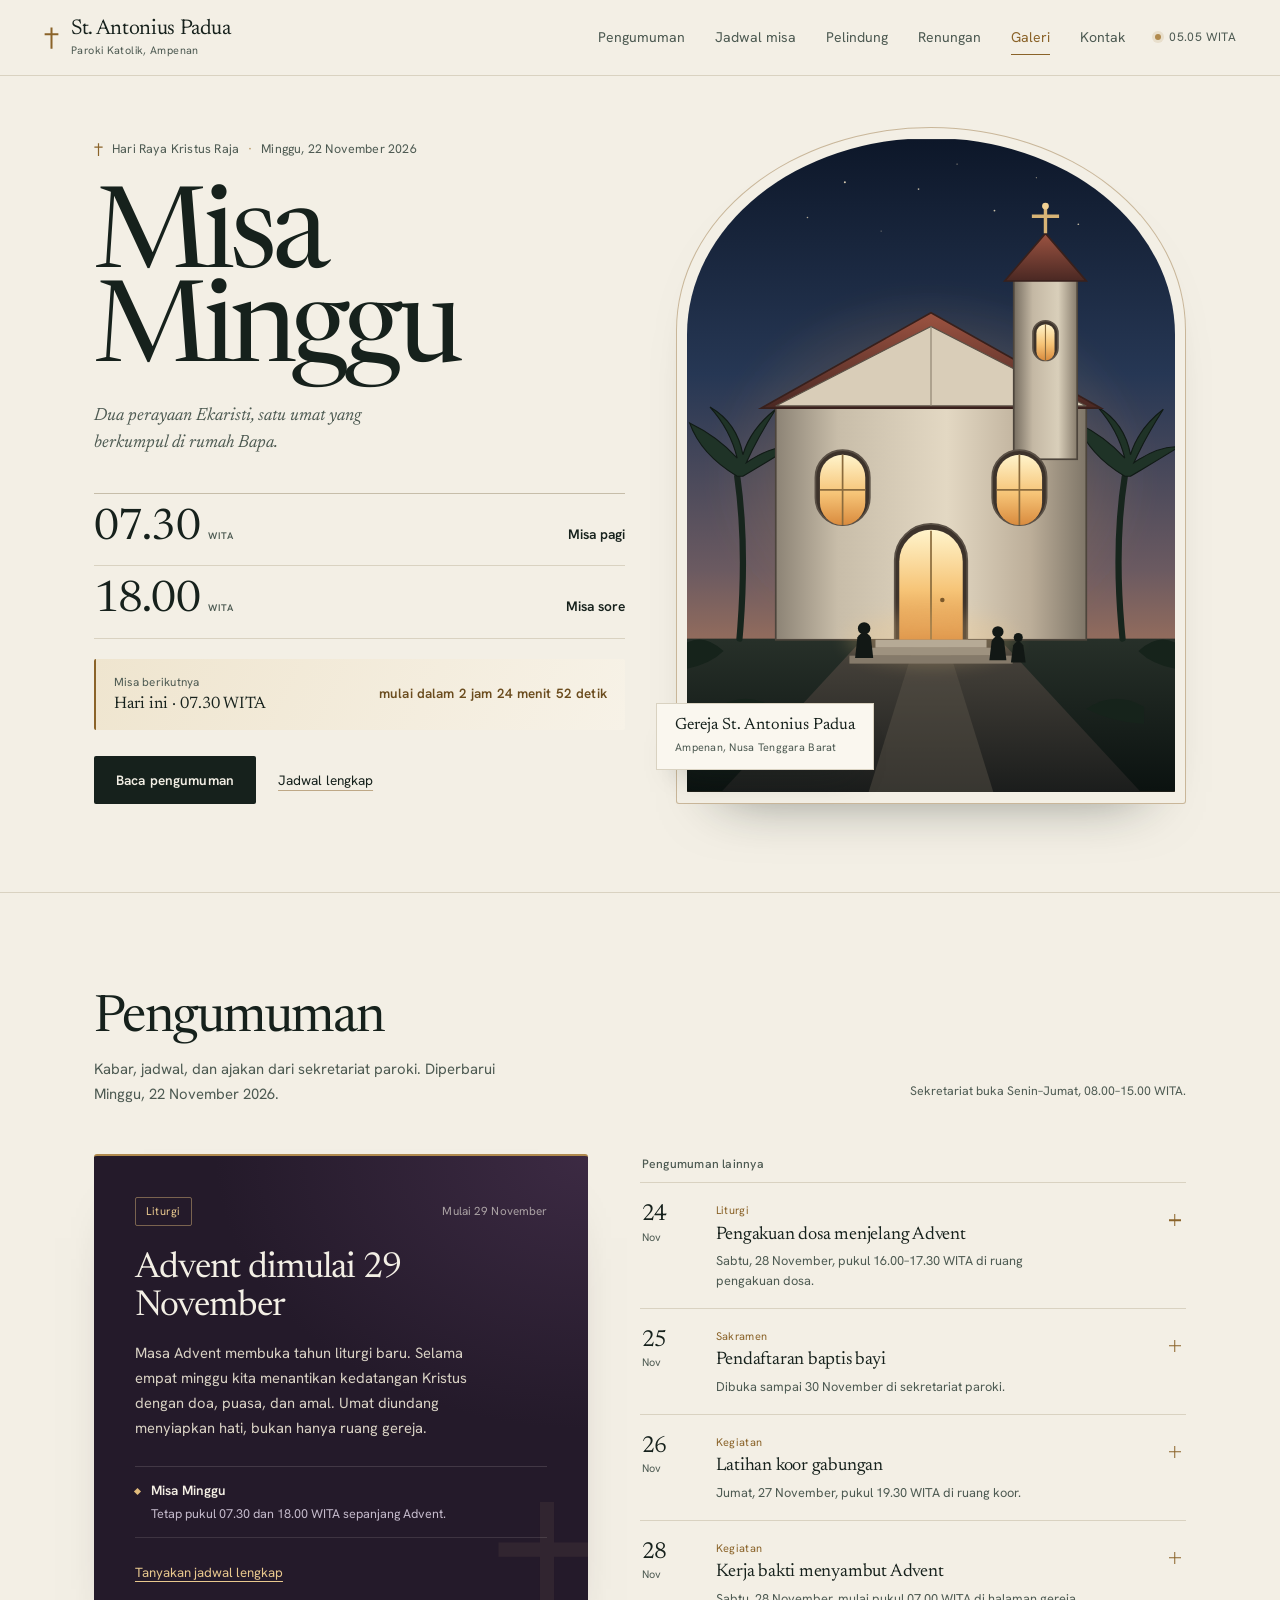
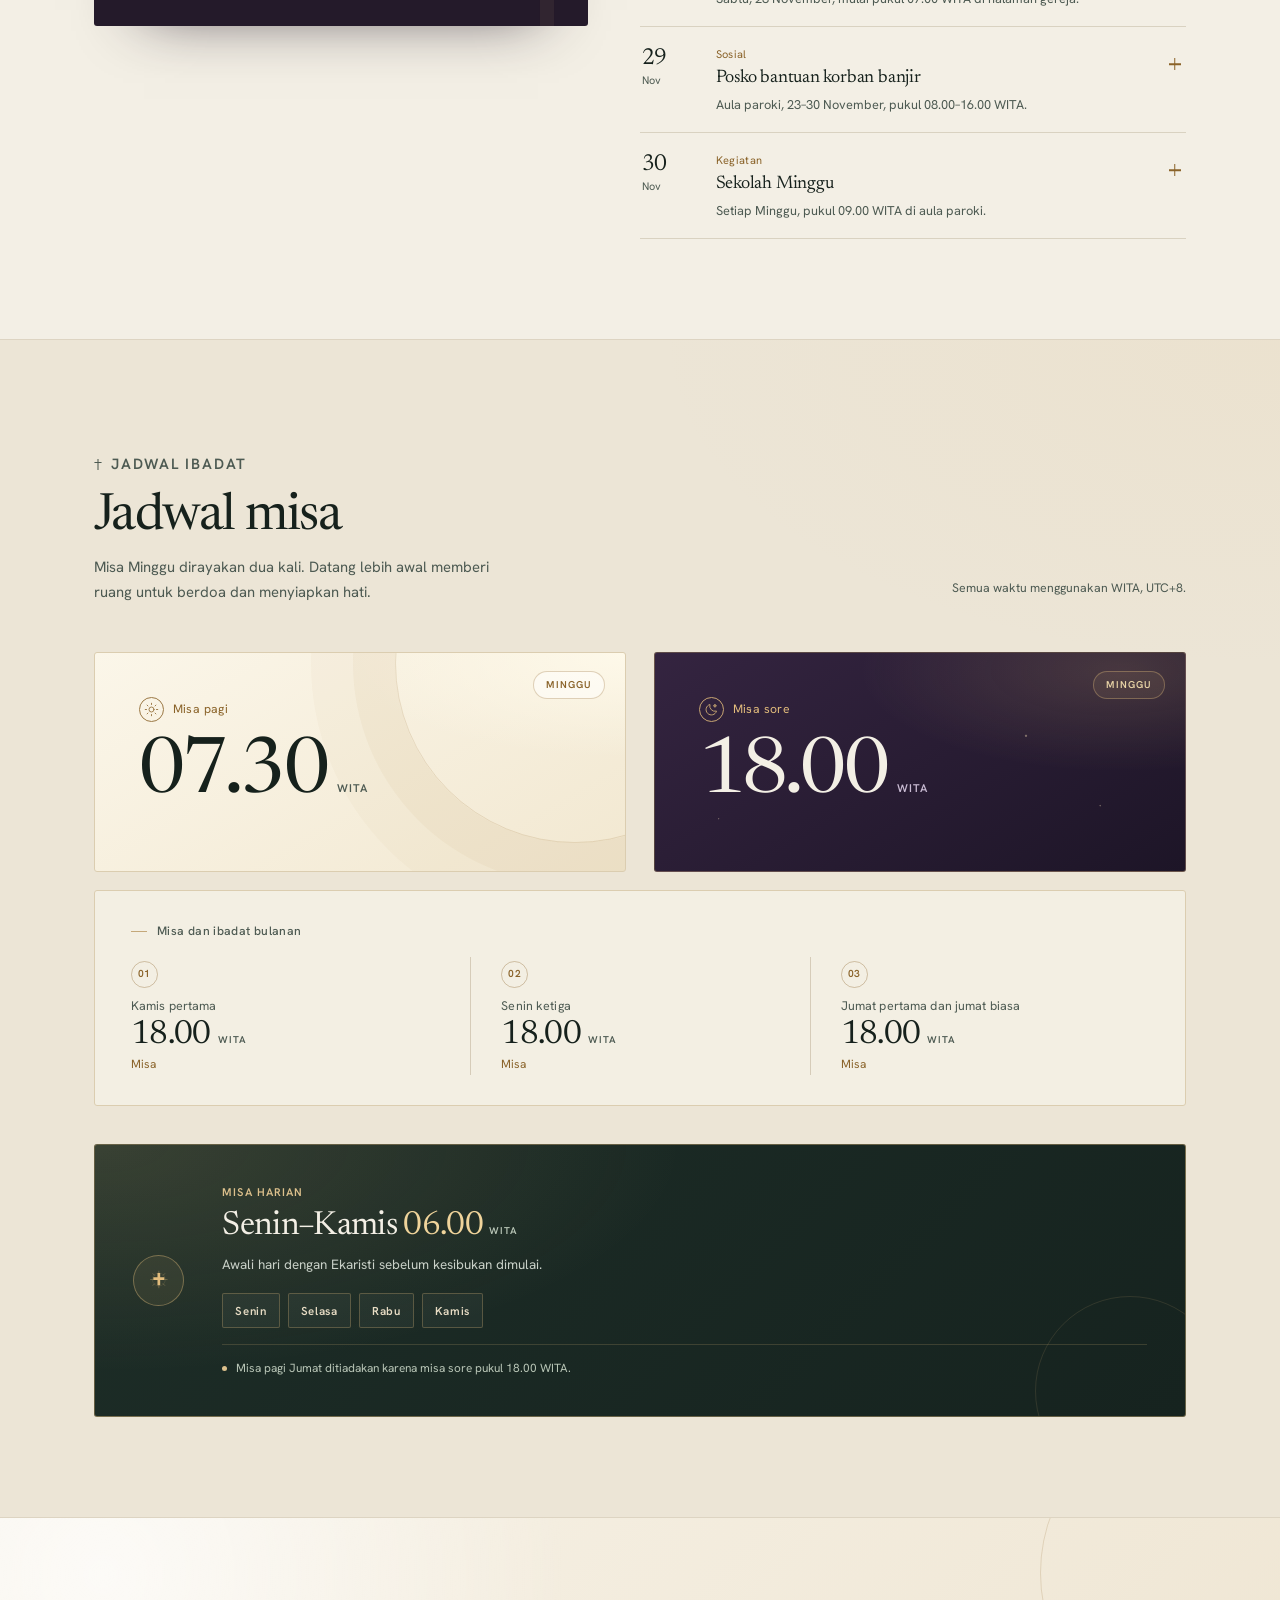
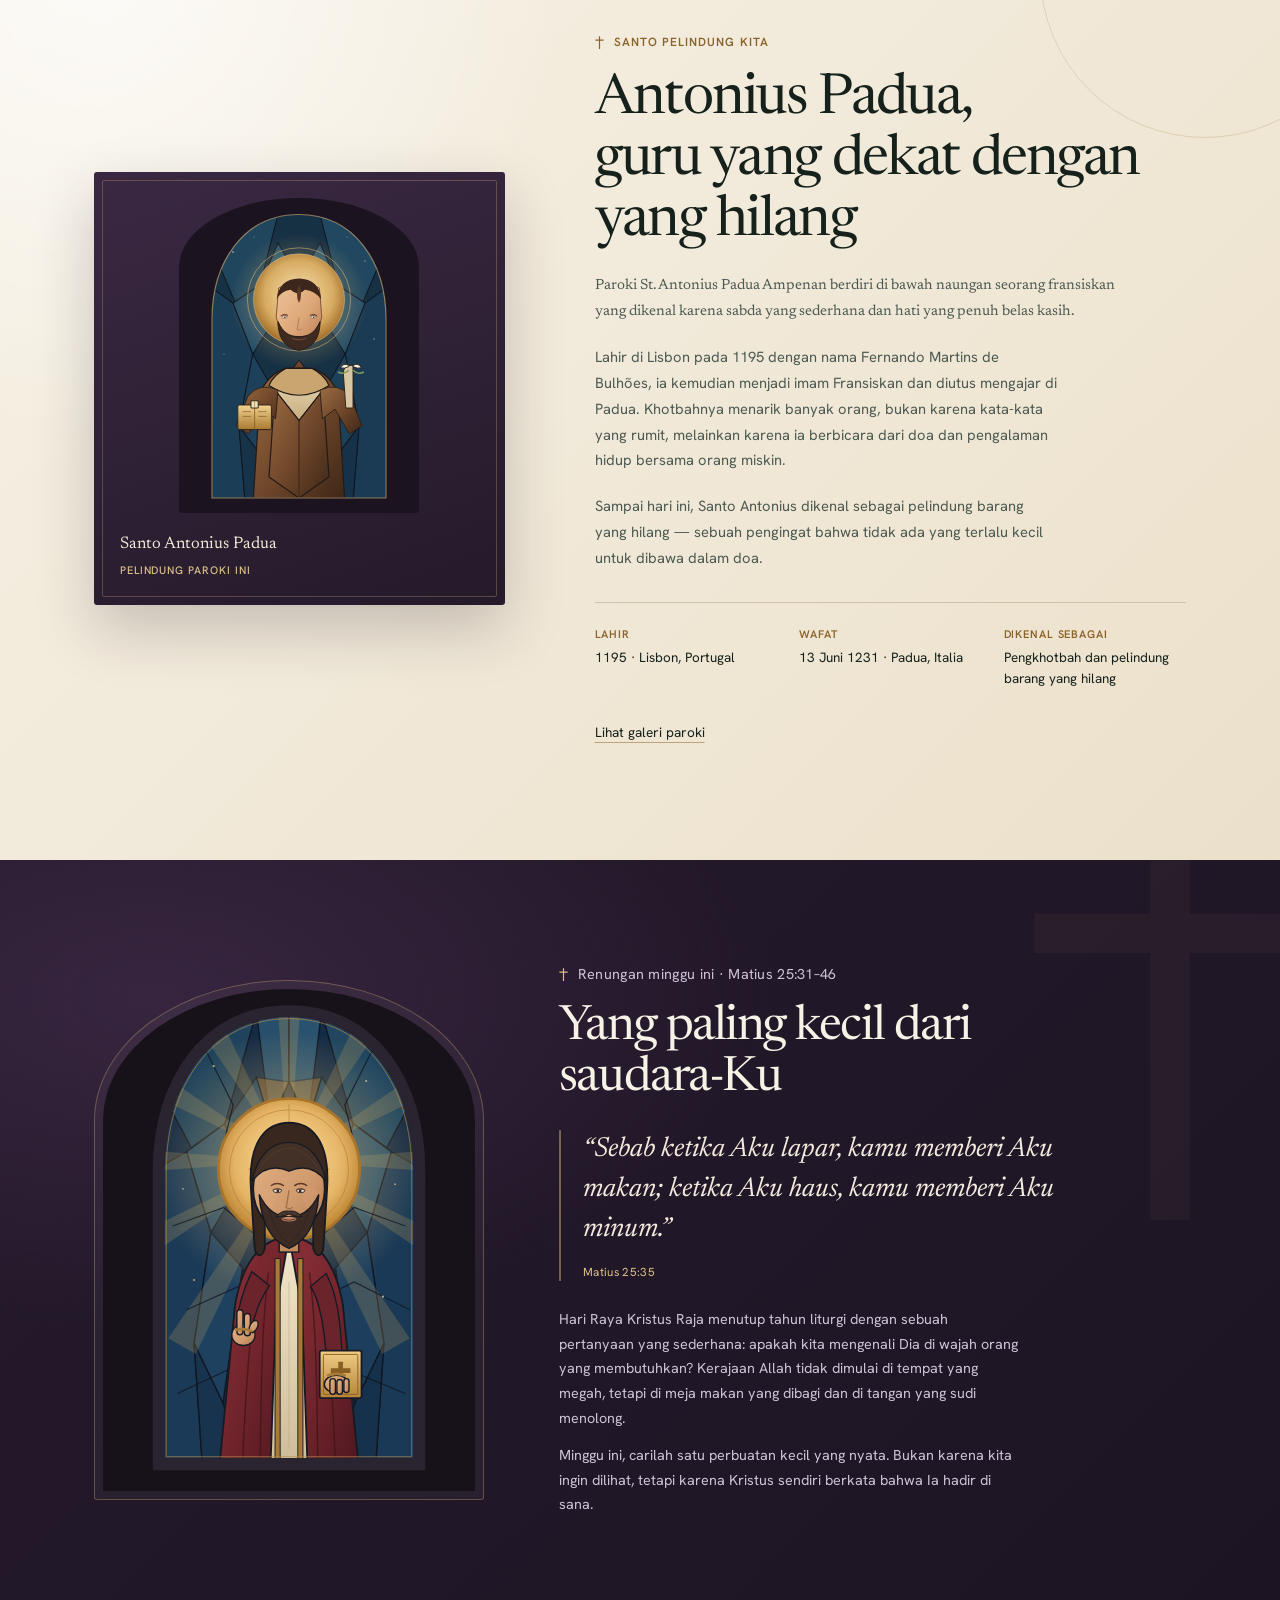
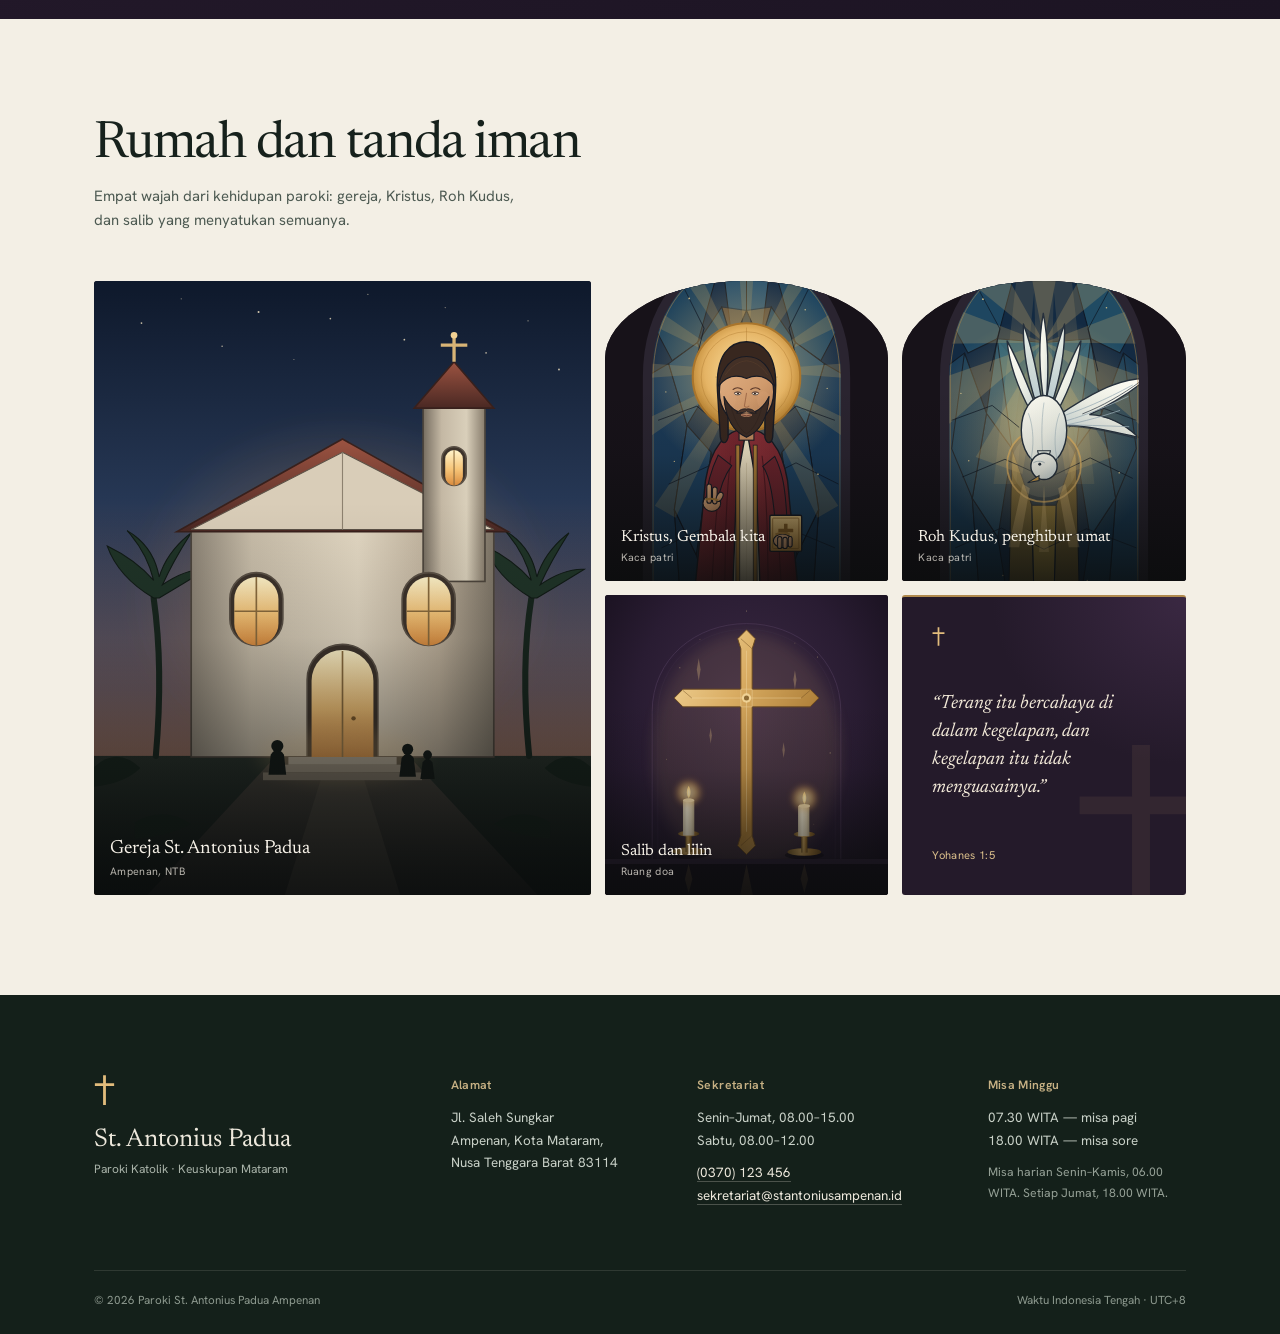
==== commit 6ca17c1b: "Perbarui jadwal Jumat dan percantik tampilan jadwal misa" ====
--- a/index.html
+++ b/index.html
@@ -250,6 +250,10 @@
       <div class="wrap">
         <div class="section-head">
           <div>
+            <p class="schedule-kicker">
+              <svg viewBox="0 0 24 34" aria-hidden="true"><path d="M10.4 0h3.2v9.2H23v3.2h-9.4V34h-3.2V12.4H1V9.2h9.4z"/></svg>
+              Jadwal ibadat
+            </p>
             <h2>Jadwal misa</h2>
             <p>Misa Minggu dirayakan dua kali. Datang lebih awal memberi ruang untuk berdoa dan menyiapkan hati.</p>
           </div>
@@ -258,12 +262,26 @@
 
         <div class="mass-grid">
           <article class="mass mass--day">
-            <p class="mass-kind">Misa pagi</p>
+            <span class="mass-badge">Minggu</span>
+            <p class="mass-kind">
+              <svg class="mass-icon" viewBox="0 0 24 24" fill="none" stroke="currentColor" stroke-width="1.5" stroke-linecap="round" aria-hidden="true">
+                <circle cx="12" cy="12" r="4"/>
+                <path d="M12 2v2M12 20v2M2 12h2M20 12h2M4.9 4.9l1.4 1.4M17.7 17.7l1.4 1.4M19.1 4.9l-1.4 1.4M6.3 17.7l-1.4 1.4"/>
+              </svg>
+              Misa pagi
+            </p>
             <p class="mass-time">07.30<span>WITA</span></p>
           </article>
 
           <article class="mass mass--night">
-            <p class="mass-kind">Misa sore</p>
+            <span class="mass-badge">Minggu</span>
+            <p class="mass-kind">
+              <svg class="mass-icon" viewBox="0 0 24 24" fill="none" stroke="currentColor" stroke-width="1.5" stroke-linejoin="round" aria-hidden="true">
+                <path d="M20 14.5A8.5 8.5 0 0 1 9.5 4a8.5 8.5 0 1 0 10.5 10.5z"/>
+                <path d="M17.5 3.5l.6 1.9 1.9.6-1.9.6-.6 1.9-.6-1.9-1.9-.6 1.9-.6z"/>
+              </svg>
+              Misa sore
+            </p>
             <p class="mass-time">18.00<span>WITA</span></p>
           </article>
         </div>
@@ -272,17 +290,20 @@
           <h3 class="monthly-label">Misa dan ibadat bulanan</h3>
           <div class="monthly-grid">
             <div class="monthly-item">
+              <span class="monthly-num" aria-hidden="true">01</span>
               <p class="monthly-day">Kamis pertama</p>
               <p class="monthly-time">18.00<span>WITA</span></p>
               <p class="monthly-note">Misa</p>
             </div>
             <div class="monthly-item">
+              <span class="monthly-num" aria-hidden="true">02</span>
               <p class="monthly-day">Senin ketiga</p>
               <p class="monthly-time">18.00<span>WITA</span></p>
-              <p class="monthly-note">Pentahtaan</p>
+              <p class="monthly-note">Misa</p>
             </div>
             <div class="monthly-item">
-              <p class="monthly-day">Jumat pertama</p>
+              <span class="monthly-num" aria-hidden="true">03</span>
+              <p class="monthly-day">Jumat pertama dan jumat biasa</p>
               <p class="monthly-time">18.00<span>WITA</span></p>
               <p class="monthly-note">Misa</p>
             </div>
@@ -302,15 +323,15 @@
 
           <div class="daily-body">
             <p class="daily-kicker">Misa harian</p>
-            <h3 class="daily-title">Senin–Jumat <span>06.00<small>WITA</small></span></h3>
+            <h3 class="daily-title">Senin–Kamis <span>06.00<small>WITA</small></span></h3>
             <p class="daily-desc">Awali hari dengan Ekaristi sebelum kesibukan dimulai.</p>
             <ul class="daily-days" aria-label="Hari pelaksanaan misa harian">
-              <li>Sen</li>
-              <li>Sel</li>
-              <li>Rab</li>
-              <li>Kam</li>
-              <li>Jum</li>
+              <li>Senin</li>
+              <li>Selasa</li>
+              <li>Rabu</li>
+              <li>Kamis</li>
             </ul>
+            <p class="daily-note">Misa pagi Jumat ditiadakan karena misa sore pukul 18.00 WITA.</p>
           </div>
         </div>
       </div>
@@ -438,7 +459,7 @@
         <div class="footer-col">
           <h3>Misa Minggu</h3>
           <p>07.30 WITA — misa pagi<br>18.00 WITA — misa sore</p>
-          <p class="footer-small">Misa harian Senin–Jumat, 06.00 WITA.</p>
+          <p class="footer-small">Misa harian Senin–Kamis, 06.00 WITA. Setiap Jumat, 18.00 WITA.</p>
         </div>
       </div>
 
--- a/styles.css
+++ b/styles.css
@@ -903,8 +903,28 @@
 /* ------------------------------- Jadwal ------------------------------- */
 
 .schedule {
-  background: var(--paper-deep);
+  background:
+    radial-gradient(70% 40% at 100% 0%, rgba(226, 188, 124, 0.08), transparent 70%),
+    var(--paper-deep);
   border-block: 1px solid #ddd4c2;
+}
+
+.schedule-kicker {
+  display: flex;
+  align-items: center;
+  gap: 9px;
+  margin: 0 0 14px;
+  font-size: 0.72rem;
+  font-weight: 600;
+  letter-spacing: 0.12em;
+  text-transform: uppercase;
+  color: var(--brass);
+}
+
+.schedule-kicker svg {
+  width: 8px;
+  height: 11px;
+  fill: currentColor;
 }
 
 .mass-grid {
@@ -920,6 +940,34 @@
   padding: clamp(28px, 3.4vw, 44px);
   border: 1px solid;
   border-radius: 3px;
+  transition: transform 0.35s ease, box-shadow 0.35s ease;
+}
+
+.mass:hover {
+  transform: translateY(-5px);
+  box-shadow: 0 20px 40px rgba(36, 26, 42, 0.1);
+}
+
+.mass-badge {
+  position: absolute;
+  top: 18px;
+  right: 20px;
+  z-index: 2;
+  padding: 5px 12px;
+  background: rgba(255, 255, 255, 0.5);
+  border: 1px solid rgba(160, 120, 60, 0.32);
+  border-radius: 999px;
+  font-size: 0.62rem;
+  font-weight: 600;
+  letter-spacing: 0.11em;
+  text-transform: uppercase;
+  color: var(--brass);
+}
+
+.mass--night .mass-badge {
+  background: rgba(226, 188, 124, 0.08);
+  border-color: rgba(226, 188, 124, 0.35);
+  color: #e8d3a6;
 }
 
 .mass--day {
@@ -977,6 +1025,19 @@
   opacity: 0.6;
 }
 
+.mass .mass-kind::before {
+  display: none;
+}
+
+.mass-icon {
+  width: 25px;
+  height: 25px;
+  padding: 4px;
+  border: 1px solid currentColor;
+  border-radius: 50%;
+  opacity: 0.85;
+}
+
 .mass--night .mass-kind {
   color: var(--gold);
 }
@@ -1043,6 +1104,25 @@
 .monthly-item {
   padding: 0 clamp(18px, 2.4vw, 30px);
   border-left: 1px solid #d6ccb9;
+  transition: transform 0.3s ease;
+}
+
+.monthly-item:hover {
+  transform: translateY(-3px);
+}
+
+.monthly-num {
+  display: inline-grid;
+  place-items: center;
+  width: 27px;
+  height: 27px;
+  margin-bottom: 10px;
+  border: 1px solid rgba(138, 99, 41, 0.35);
+  border-radius: 50%;
+  font-size: 0.64rem;
+  font-weight: 600;
+  letter-spacing: 0.04em;
+  color: var(--brass);
 }
 
 .monthly-item:first-child {
@@ -1056,6 +1136,7 @@
 
 .monthly-day {
   font-size: 0.78rem;
+  line-height: 1.4;
   letter-spacing: 0.01em;
   color: var(--ink-2);
 }
@@ -1120,8 +1201,8 @@
   z-index: 1;
   display: grid;
   place-items: center;
-  width: clamp(72px, 7vw, 96px);
-  height: clamp(72px, 7vw, 96px);
+  width: clamp(42px, 4vw, 52px);
+  height: clamp(42px, 4vw, 52px);
   color: #e2bc7c;
   background: rgba(226, 188, 124, 0.08);
   border: 1px solid rgba(226, 188, 124, 0.4);
@@ -1129,8 +1210,8 @@
 }
 
 .daily-emblem svg {
-  width: 52%;
-  height: 52%;
+  width: 40%;
+  height: 40%;
 }
 
 .daily-body {
@@ -1192,7 +1273,7 @@
   display: grid;
   place-items: center;
   min-width: 46px;
-  padding: 7px 10px;
+  padding: 7px 12px;
   background: rgba(255, 255, 255, 0.04);
   border: 1px solid rgba(226, 188, 124, 0.28);
   border-radius: 2px;
@@ -1202,6 +1283,28 @@
   color: #e7dcc4;
 }
 
+.daily-note {
+  display: flex;
+  align-items: flex-start;
+  gap: 9px;
+  margin-top: 16px;
+  padding-top: 14px;
+  border-top: 1px solid rgba(226, 188, 124, 0.18);
+  font-size: 0.74rem;
+  line-height: 1.55;
+  color: #b9c6b7;
+}
+
+.daily-note::before {
+  content: "";
+  flex: none;
+  width: 5px;
+  height: 5px;
+  margin-top: 7px;
+  border-radius: 50%;
+  background: #dcc08c;
+}
+
 @media (max-width: 700px) {
   .daily-card {
     grid-template-columns: 1fr;
@@ -1209,8 +1312,8 @@
   }
 
   .daily-emblem {
-    width: 72px;
-    height: 72px;
+    width: 44px;
+    height: 44px;
   }
 
   .daily-title {
@@ -1271,7 +1374,7 @@
 .patron-figure img {
   display: block;
   width: 100%;
-  max-width: 430px;
+  max-width: 240px;
   margin: 0 auto;
   border-radius: 50% 50% 3px 3px / 22% 22% 3px 3px;
 }
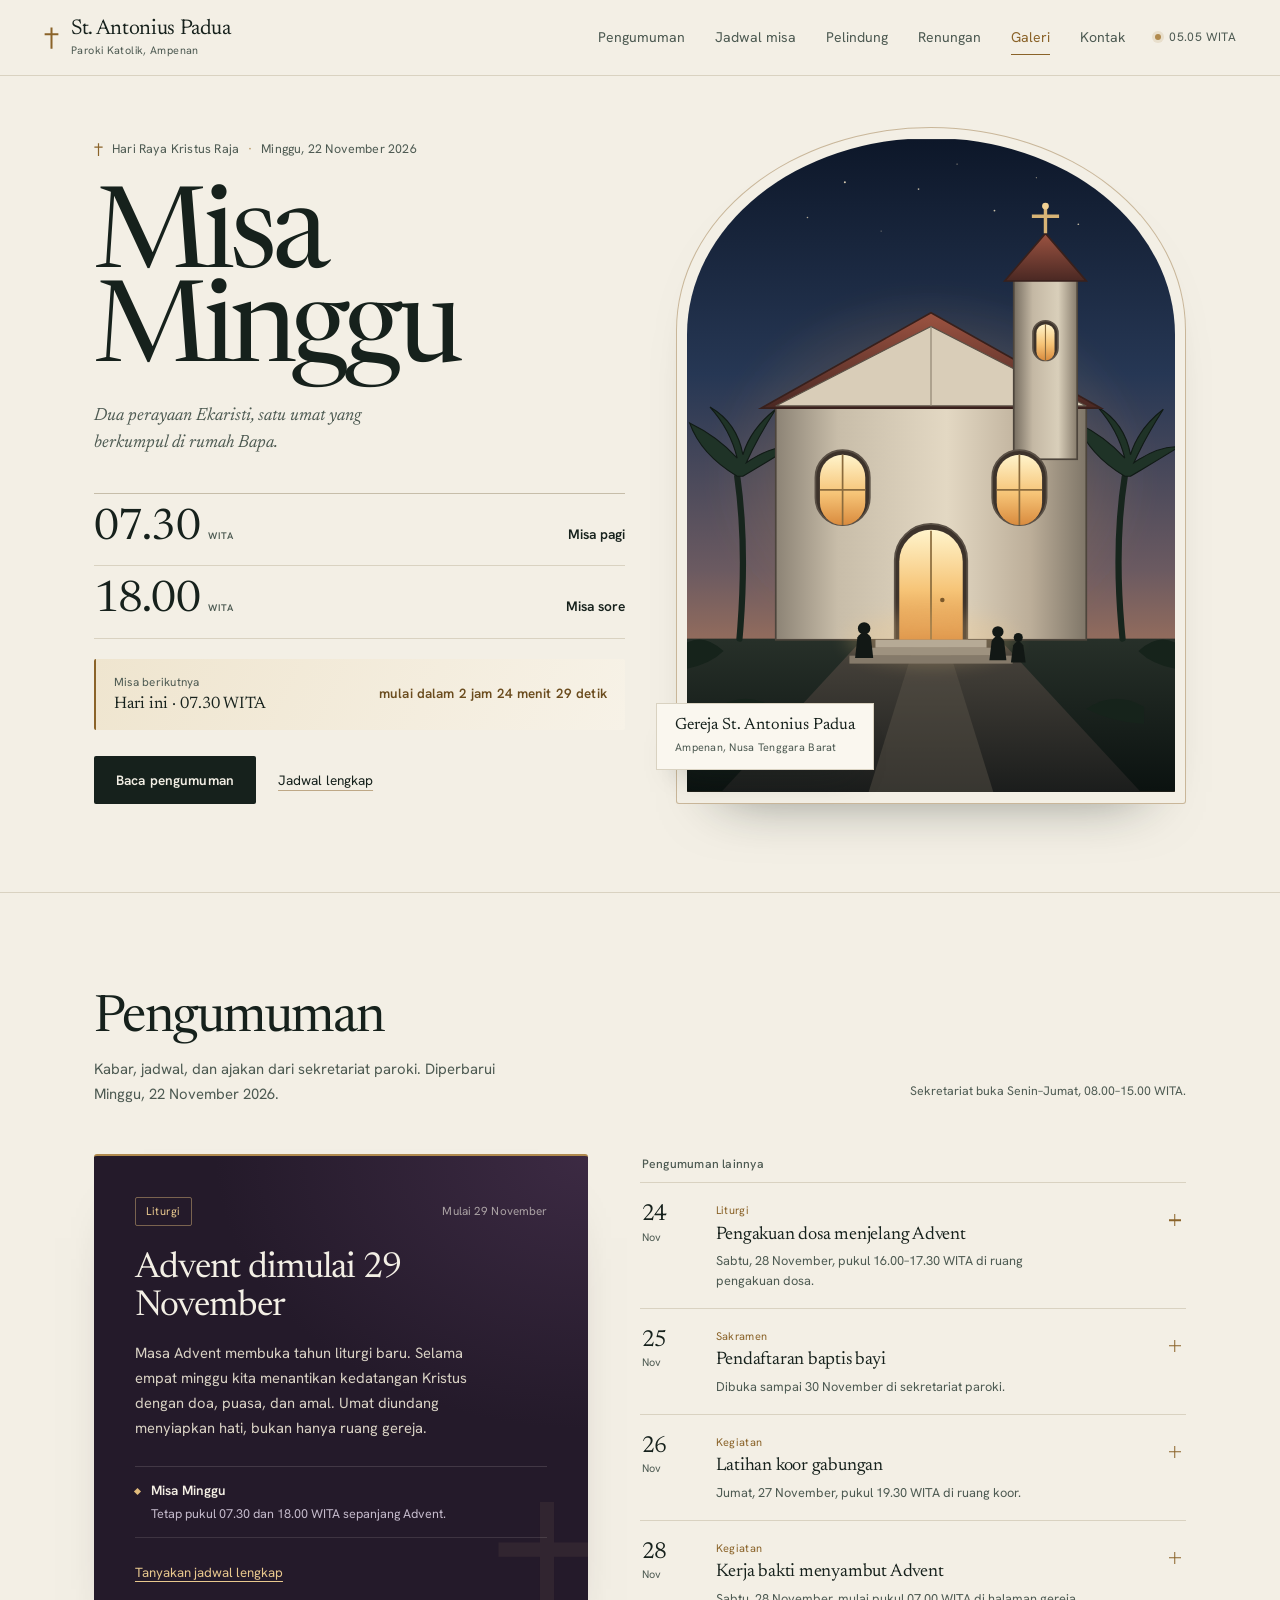
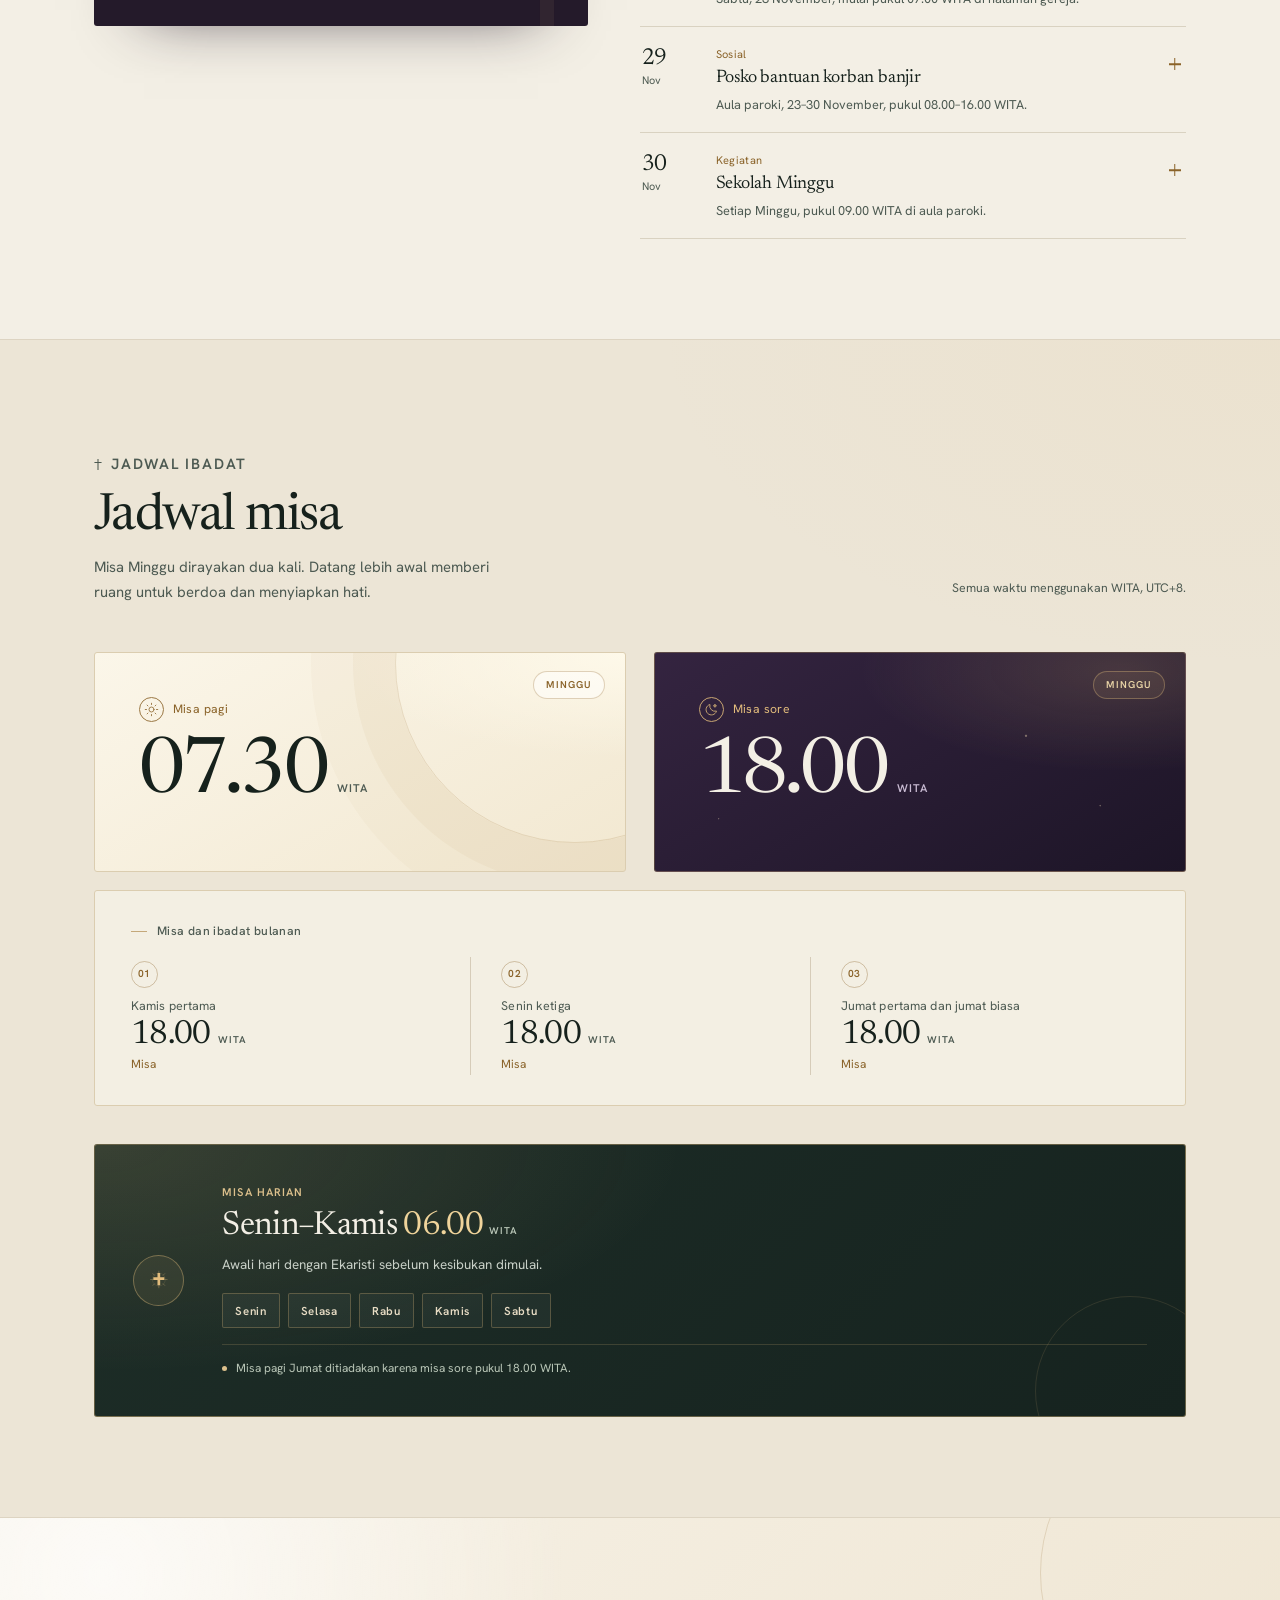
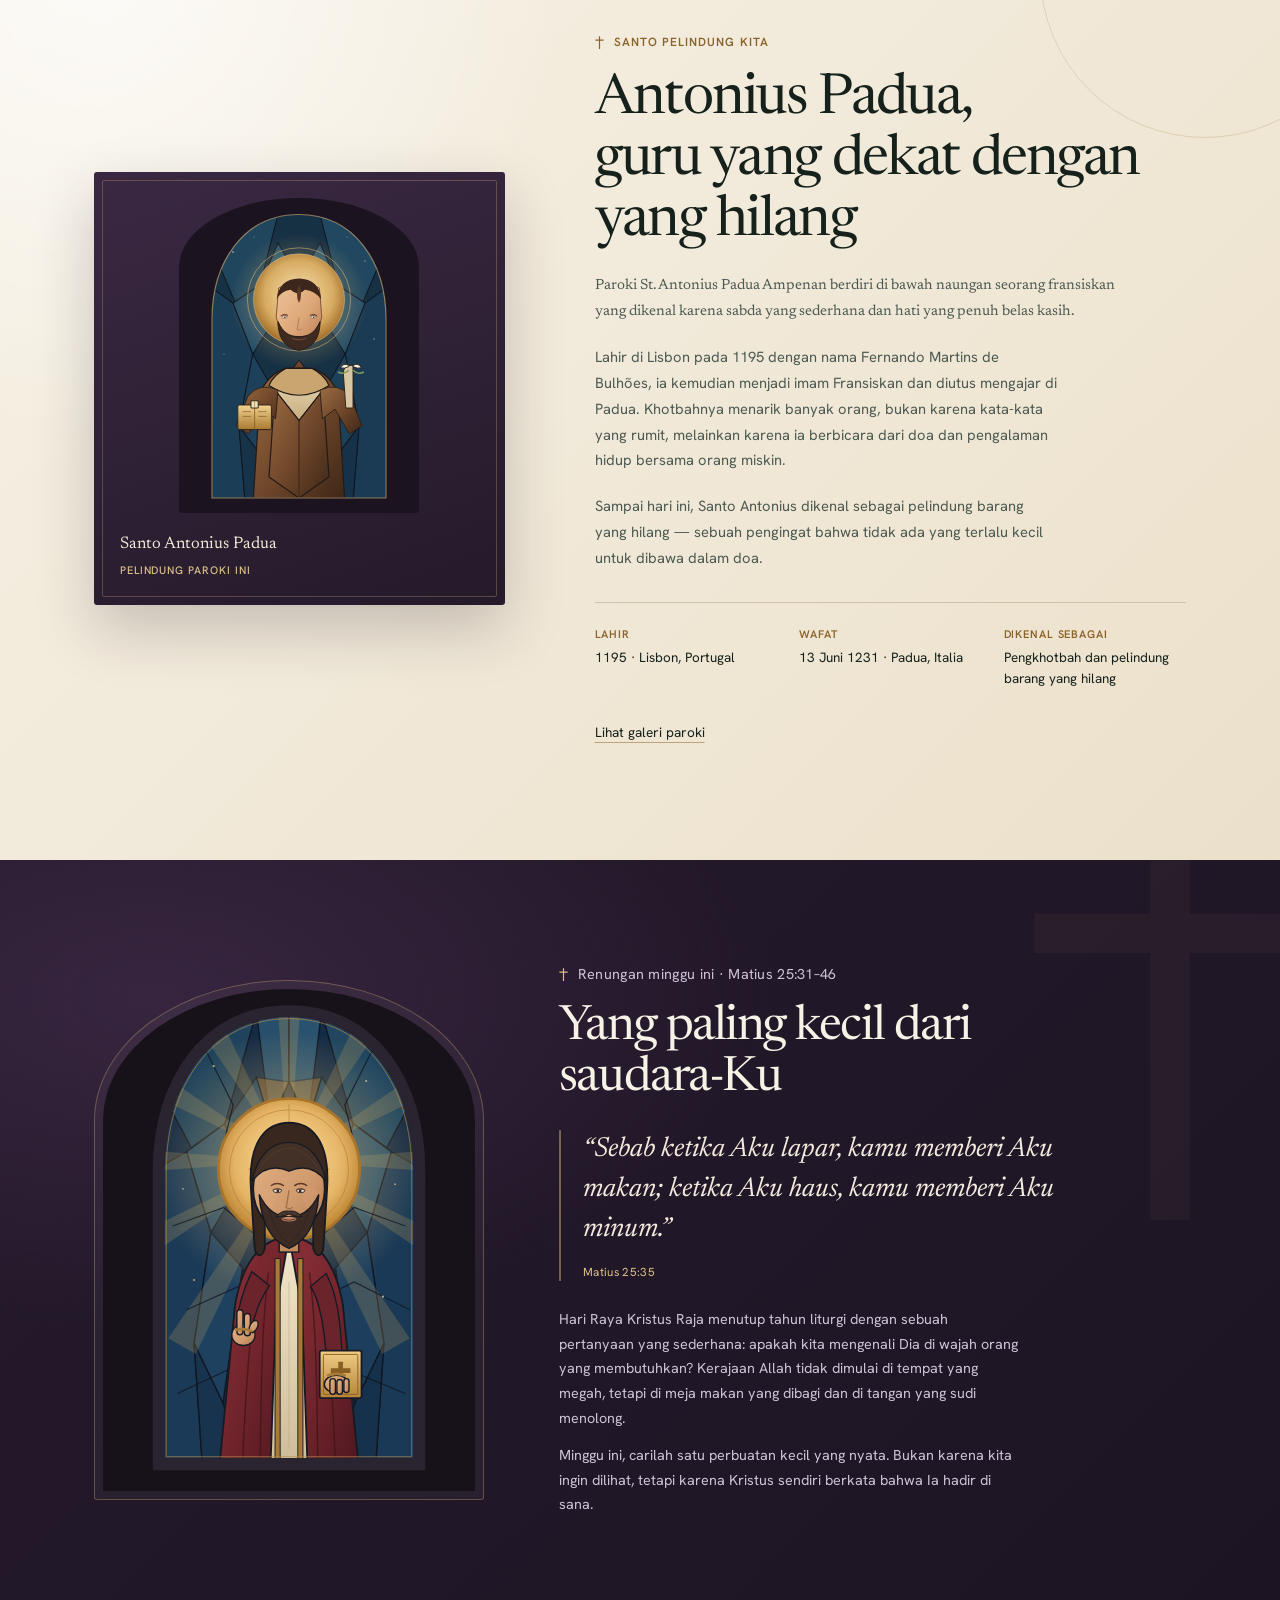
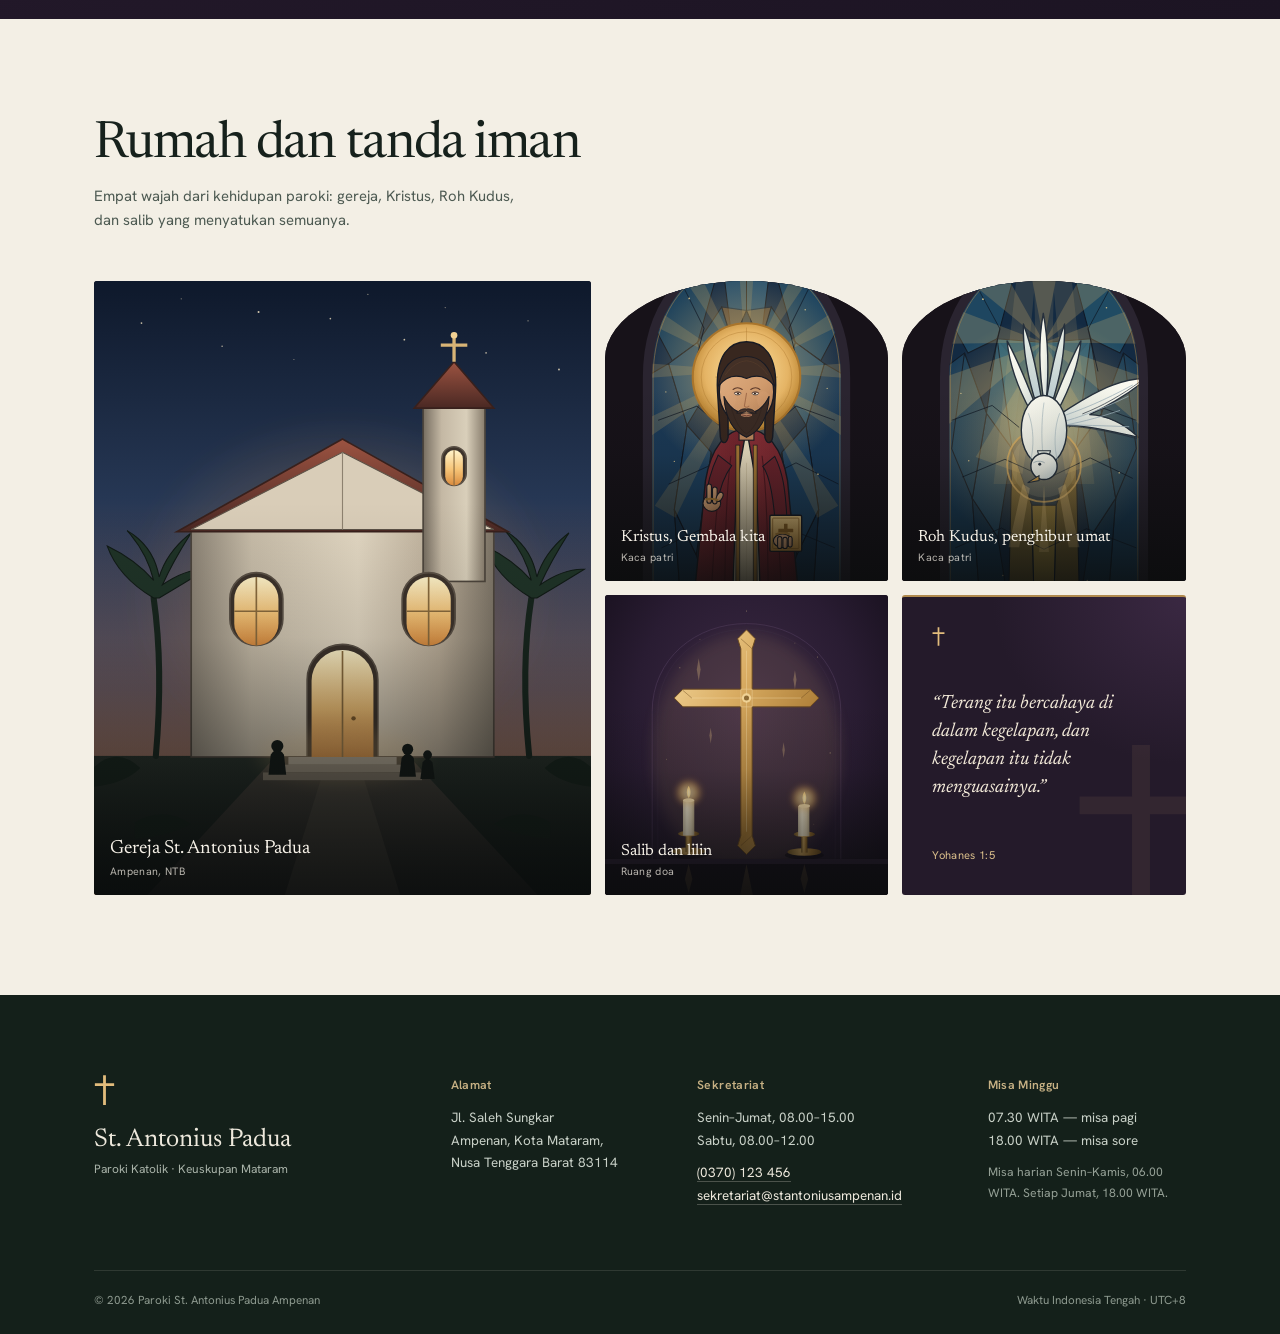
==== commit 59593830: "Tambahkan Sabtu pada daftar hari misa harian" ====
--- a/index.html
+++ b/index.html
@@ -330,6 +330,7 @@
               <li>Selasa</li>
               <li>Rabu</li>
               <li>Kamis</li>
+              <li>Sabtu</li>
             </ul>
             <p class="daily-note">Misa pagi Jumat ditiadakan karena misa sore pukul 18.00 WITA.</p>
           </div>
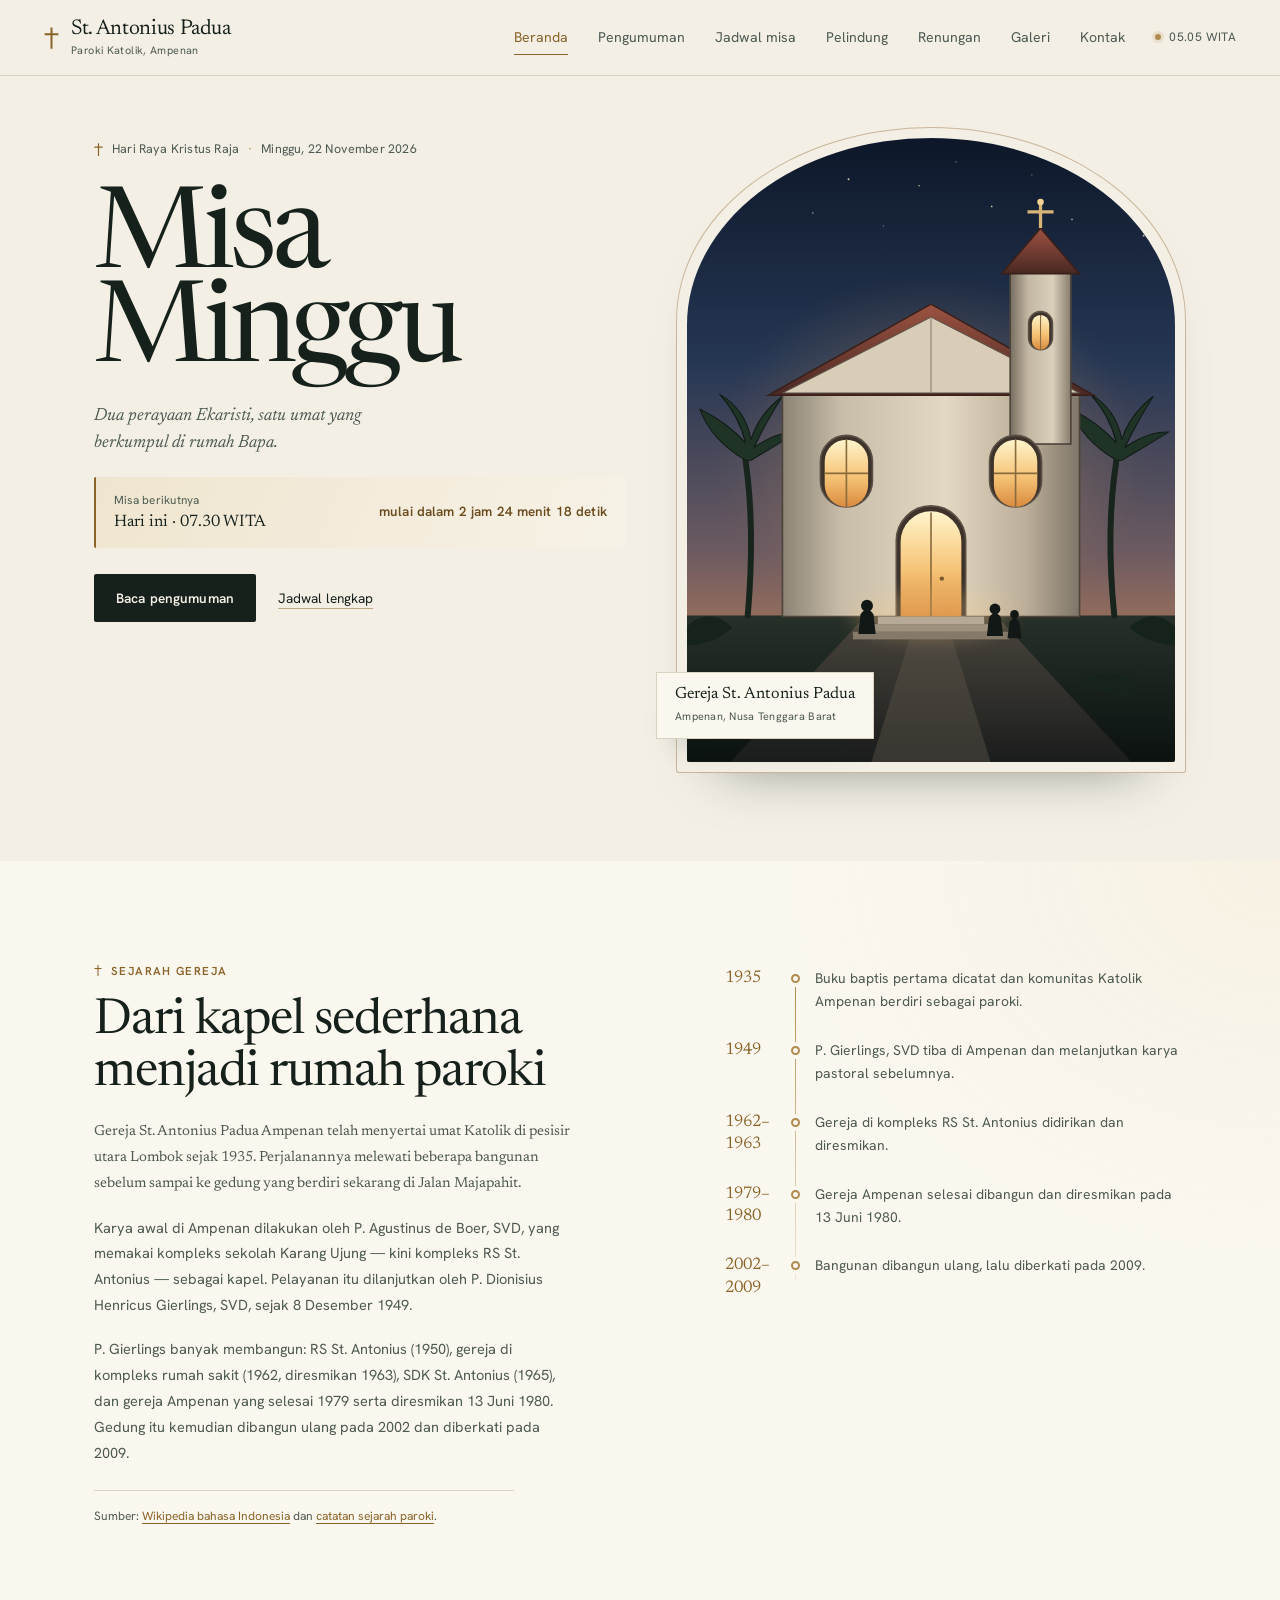
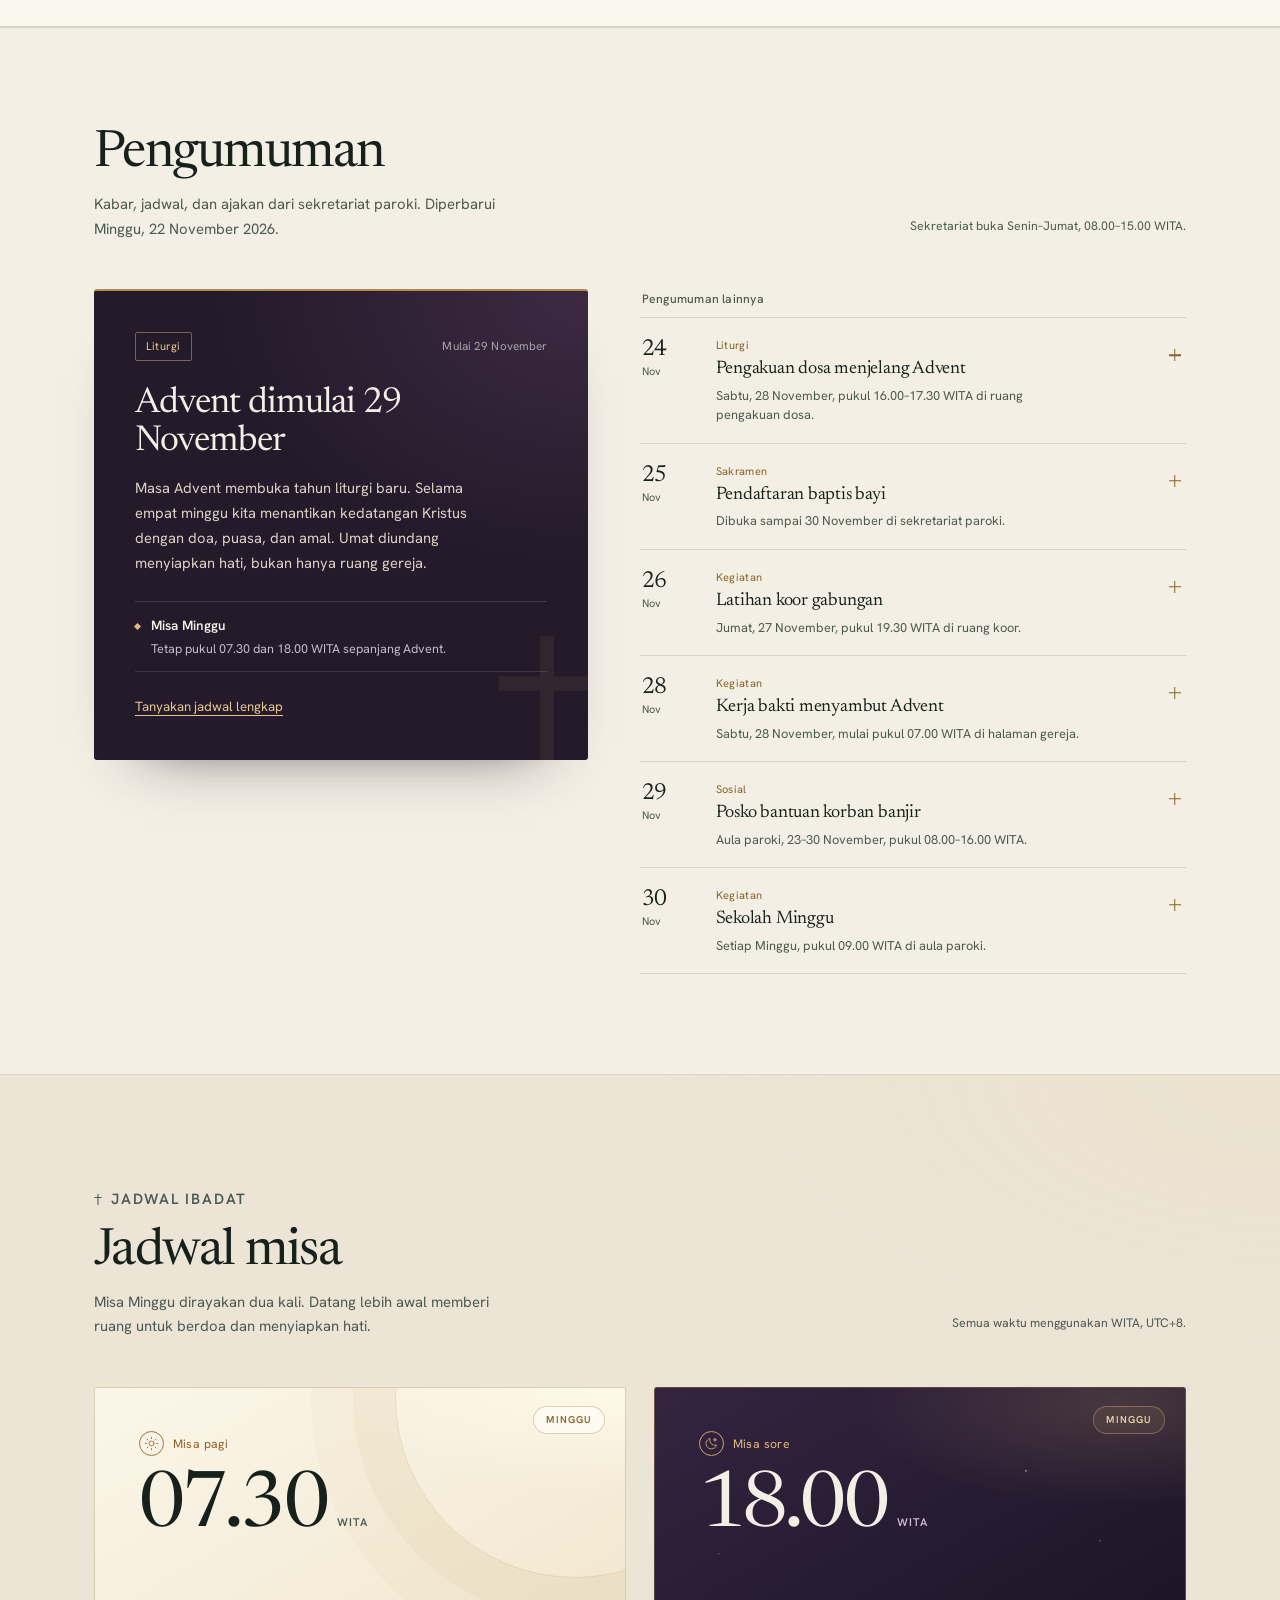
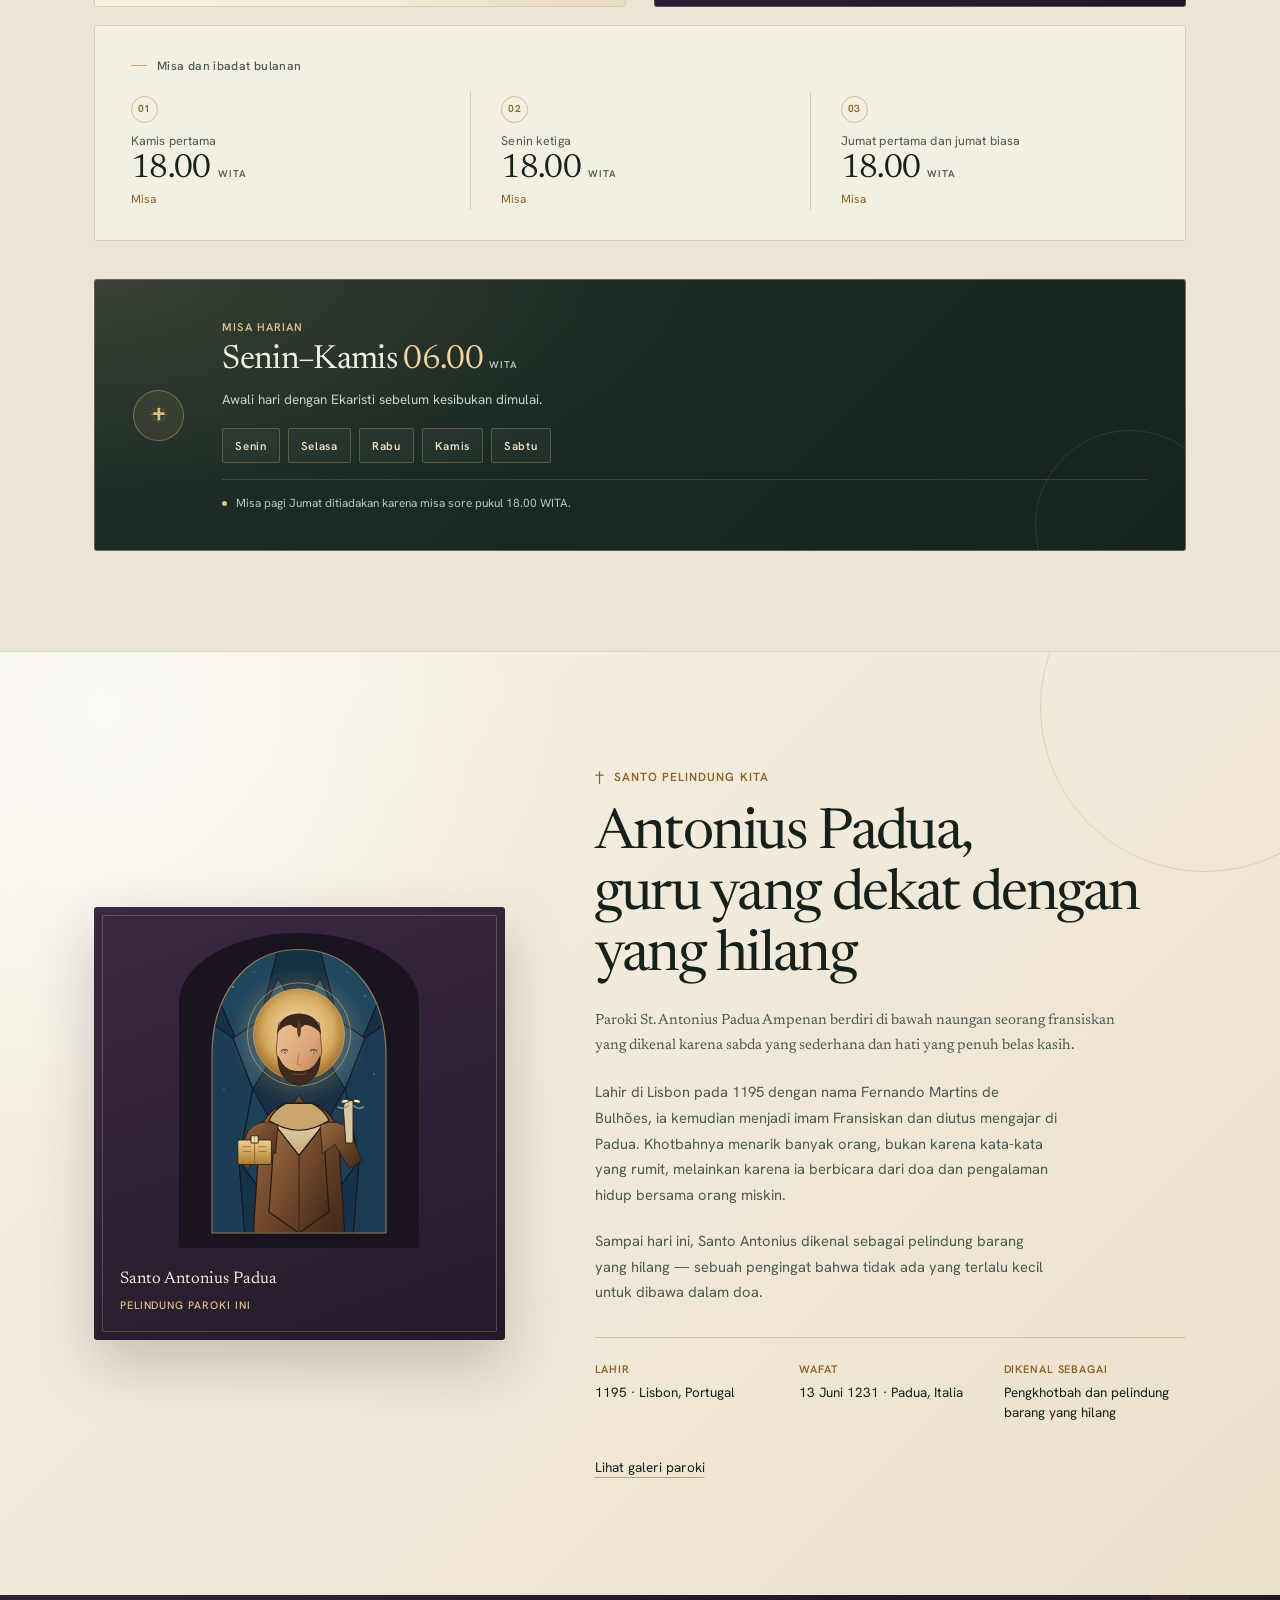
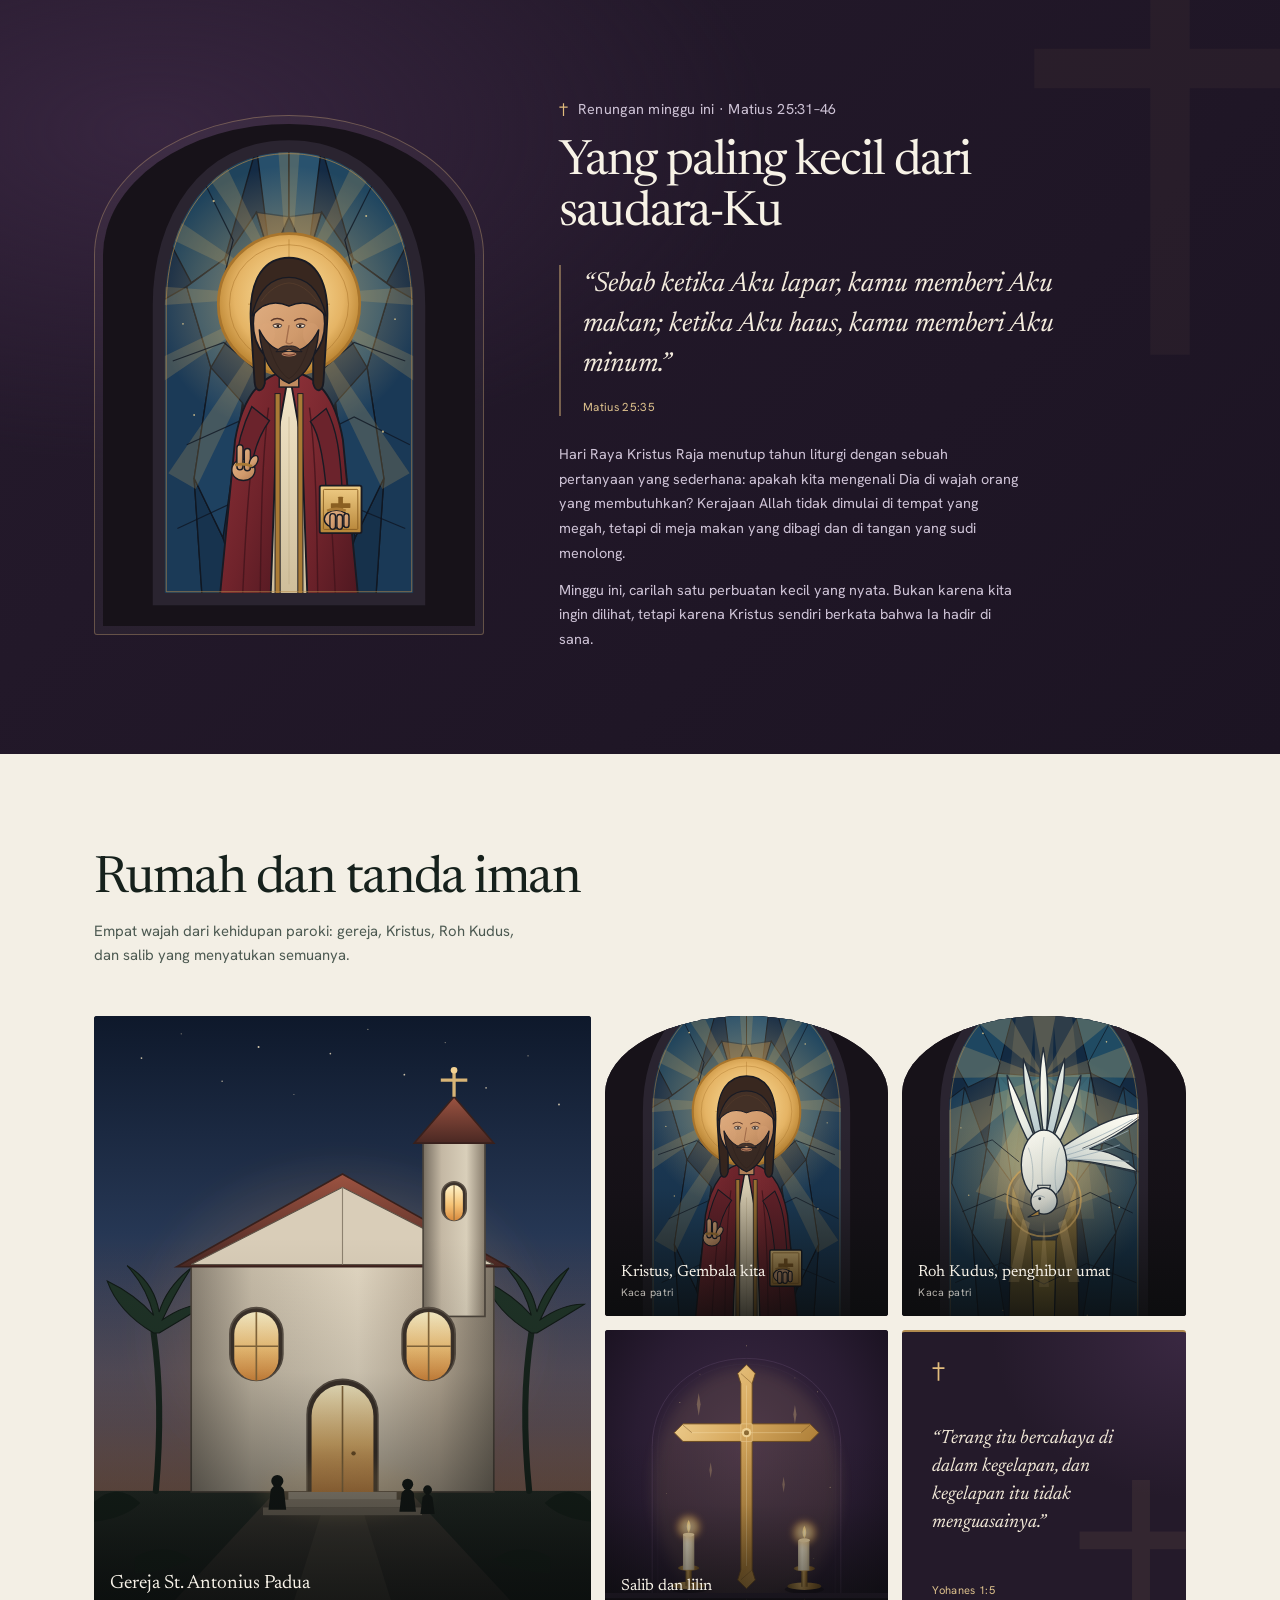
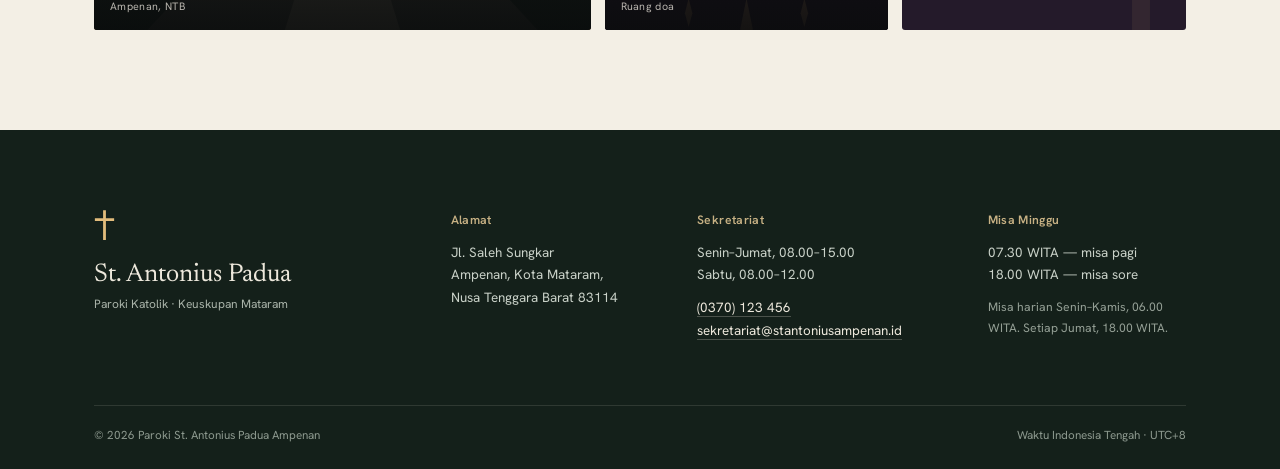
==== commit b7548338: "Tambah menu Beranda dan sejarah gereja, hapus kartu jam di hero" ====
--- a/index.html
+++ b/index.html
@@ -22,7 +22,7 @@
   <a class="skip-link" href="#utama">Langsung ke isi</a>
 
   <header class="site-header" data-header>
-    <a class="brand" href="#atas" aria-label="Paroki St. Antonius Padua — kembali ke atas">
+    <a class="brand" href="#beranda" aria-label="Paroki St. Antonius Padua — kembali ke beranda">
       <svg class="brand-cross" viewBox="0 0 24 34" aria-hidden="true"><path d="M10.4 0h3.2v9.2H23v3.2h-9.4V34h-3.2V12.4H1V9.2h9.4z"/></svg>
       <span class="brand-text">
         <span class="brand-name">St. Antonius Padua</span>
@@ -31,6 +31,7 @@
     </a>
 
     <nav class="site-nav" id="site-nav" aria-label="Navigasi utama">
+      <a href="#beranda">Beranda</a>
       <a href="#pengumuman">Pengumuman</a>
       <a href="#jadwal">Jadwal misa</a>
       <a href="#pelindung">Pelindung</a>
@@ -49,7 +50,7 @@
   </header>
 
   <main id="utama">
-    <section class="hero" id="atas">
+    <section class="hero" id="beranda">
       <div class="hero-copy">
         <p class="hero-feast">
           <svg class="mini-cross" viewBox="0 0 24 34" aria-hidden="true"><path d="M10.4 0h3.2v9.2H23v3.2h-9.4V34h-3.2V12.4H1V9.2h9.4z"/></svg>
@@ -61,21 +62,6 @@
         <h1 class="hero-title">Misa<br>Minggu</h1>
         <p class="hero-lede">Dua perayaan Ekaristi, satu umat yang berkumpul di rumah Bapa.</p>
 
-        <div class="hero-times" aria-label="Jadwal misa Minggu">
-          <div class="time-item">
-            <p class="time-value">07.30<span class="tz">WITA</span></p>
-            <p class="time-desc">
-              <strong>Misa pagi</strong>
-            </p>
-          </div>
-          <div class="time-item">
-            <p class="time-value">18.00<span class="tz">WITA</span></p>
-            <p class="time-desc">
-              <strong>Misa sore</strong>
-            </p>
-          </div>
-        </div>
-
         <div class="next-mass" id="next-mass">
           <div class="next-copy">
             <span class="next-label" id="next-label">Misa berikutnya</span>
@@ -99,6 +85,49 @@
           <span>Ampenan, Nusa Tenggara Barat</span>
         </figcaption>
       </figure>
+    </section>
+
+    <section class="section history" id="sejarah">
+      <div class="wrap history-grid">
+        <div class="history-intro">
+          <p class="history-kicker">
+            <svg class="mini-cross" viewBox="0 0 24 34" aria-hidden="true"><path d="M10.4 0h3.2v9.2H23v3.2h-9.4V34h-3.2V12.4H1V9.2h9.4z"/></svg>
+            Sejarah gereja
+          </p>
+          <h2>Dari kapel sederhana menjadi rumah paroki</h2>
+          <p class="history-lede">Gereja St. Antonius Padua Ampenan telah menyertai umat Katolik di pesisir utara Lombok sejak 1935. Perjalanannya melewati beberapa bangunan sebelum sampai ke gedung yang berdiri sekarang di Jalan Majapahit.</p>
+          <p>Karya awal di Ampenan dilakukan oleh P. Agustinus de Boer, SVD, yang memakai kompleks sekolah Karang Ujung — kini kompleks RS St. Antonius — sebagai kapel. Pelayanan itu dilanjutkan oleh P. Dionisius Henricus Gierlings, SVD, sejak 8 Desember 1949.</p>
+          <p>P. Gierlings banyak membangun: RS St. Antonius (1950), gereja di kompleks rumah sakit (1962, diresmikan 1963), SDK St. Antonius (1965), dan gereja Ampenan yang selesai 1979 serta diresmikan 13 Juni 1980. Gedung itu kemudian dibangun ulang pada 2002 dan diberkati pada 2009.</p>
+          <p class="history-source">
+            Sumber:
+            <a href="https://id.wikipedia.org/wiki/Gereja_Santo_Antonius_Padua,_Ampenan" target="_blank" rel="noopener">Wikipedia bahasa Indonesia</a>
+            dan <a href="http://agusthuru.blogspot.com/2015/02/paroki-st-antonius-padua-ampenan.html" target="_blank" rel="noopener">catatan sejarah paroki</a>.
+          </p>
+        </div>
+
+        <ol class="history-timeline">
+          <li>
+            <span>1935</span>
+            <p>Buku baptis pertama dicatat dan komunitas Katolik Ampenan berdiri sebagai paroki.</p>
+          </li>
+          <li>
+            <span>1949</span>
+            <p>P. Gierlings, SVD tiba di Ampenan dan melanjutkan karya pastoral sebelumnya.</p>
+          </li>
+          <li>
+            <span>1962–1963</span>
+            <p>Gereja di kompleks RS St. Antonius didirikan dan diresmikan.</p>
+          </li>
+          <li>
+            <span>1979–1980</span>
+            <p>Gereja Ampenan selesai dibangun dan diresmikan pada 13 Juni 1980.</p>
+          </li>
+          <li>
+            <span>2002–2009</span>
+            <p>Bangunan dibangun ulang, lalu diberkati pada 2009.</p>
+          </li>
+        </ol>
+      </div>
     </section>
 
     <section class="section announcements" id="pengumuman">
--- a/styles.css
+++ b/styles.css
@@ -601,6 +601,157 @@
   text-align: right;
 }
 
+/* ------------------------------ Sejarah ------------------------------ */
+
+.history {
+  background:
+    radial-gradient(60% 80% at 100% 0%, rgba(226, 188, 124, 0.1), transparent 65%),
+    var(--paper-soft);
+  border-bottom: 1px solid var(--line);
+}
+
+.history-grid {
+  display: grid;
+  grid-template-columns: minmax(0, 1.08fr) minmax(0, 0.92fr);
+  gap: clamp(44px, 7vw, 104px);
+  align-items: start;
+}
+
+.history-kicker {
+  display: flex;
+  align-items: center;
+  gap: 9px;
+  margin: 0 0 16px;
+  font-size: 0.72rem;
+  font-weight: 600;
+  letter-spacing: 0.12em;
+  text-transform: uppercase;
+  color: var(--brass);
+}
+
+.history-kicker .mini-cross {
+  width: 8px;
+  height: 11px;
+  fill: currentColor;
+}
+
+.history-intro h2 {
+  max-width: 20ch;
+  font-size: clamp(2rem, 3.9vw, 3.1rem);
+  line-height: 1.06;
+}
+
+.history-intro > p:not(.history-kicker) {
+  max-width: 60ch;
+  margin-top: 18px;
+  font-size: 0.91rem;
+  line-height: 1.78;
+  color: var(--ink-2);
+}
+
+.history-intro .history-lede {
+  font-family: var(--serif);
+  font-size: clamp(1.05rem, 1.5vw, 1.24rem);
+  line-height: 1.52;
+  color: var(--ink);
+}
+
+.history-source {
+  margin-top: 24px !important;
+  padding-top: 16px;
+  border-top: 1px solid var(--line);
+  font-size: 0.75rem !important;
+  line-height: 1.6 !important;
+}
+
+.history-source a {
+  color: var(--brass);
+  text-underline-offset: 3px;
+}
+
+.history-timeline {
+  position: relative;
+  margin: 6px 0 0;
+  padding: 0;
+  list-style: none;
+}
+
+.history-timeline::before {
+  content: "";
+  position: absolute;
+  top: 8px;
+  bottom: 18px;
+  left: 70px;
+  width: 1px;
+  background: linear-gradient(180deg, var(--brass-2), rgba(176, 138, 78, 0.14));
+}
+
+.history-timeline li {
+  position: relative;
+  display: grid;
+  grid-template-columns: 62px minmax(0, 1fr);
+  gap: 28px;
+  padding-bottom: 26px;
+}
+
+.history-timeline li:last-child {
+  padding-bottom: 0;
+}
+
+.history-timeline li::before {
+  content: "";
+  position: absolute;
+  top: 7px;
+  left: 66px;
+  width: 9px;
+  height: 9px;
+  background: var(--paper-soft);
+  border: 2px solid var(--brass-2);
+  border-radius: 50%;
+  box-shadow: 0 0 0 4px var(--paper-soft);
+}
+
+.history-timeline span {
+  font-family: var(--serif);
+  font-size: 1.06rem;
+  line-height: 1.3;
+  color: var(--brass);
+  font-variant-numeric: tabular-nums;
+}
+
+.history-timeline p {
+  margin: 0;
+  font-size: 0.87rem;
+  line-height: 1.65;
+  color: var(--ink-2);
+}
+
+@media (max-width: 980px) {
+  .history-grid {
+    grid-template-columns: 1fr;
+    gap: 42px;
+  }
+}
+
+@media (max-width: 560px) {
+  .history-timeline::before {
+    left: 61px;
+  }
+
+  .history-timeline li {
+    grid-template-columns: 54px minmax(0, 1fr);
+    gap: 20px;
+  }
+
+  .history-timeline li::before {
+    left: 57px;
+  }
+
+  .history-timeline span {
+    font-size: 0.96rem;
+  }
+}
+
 /* ---------------------------- Pengumuman ----------------------------- */
 
 .announcements {
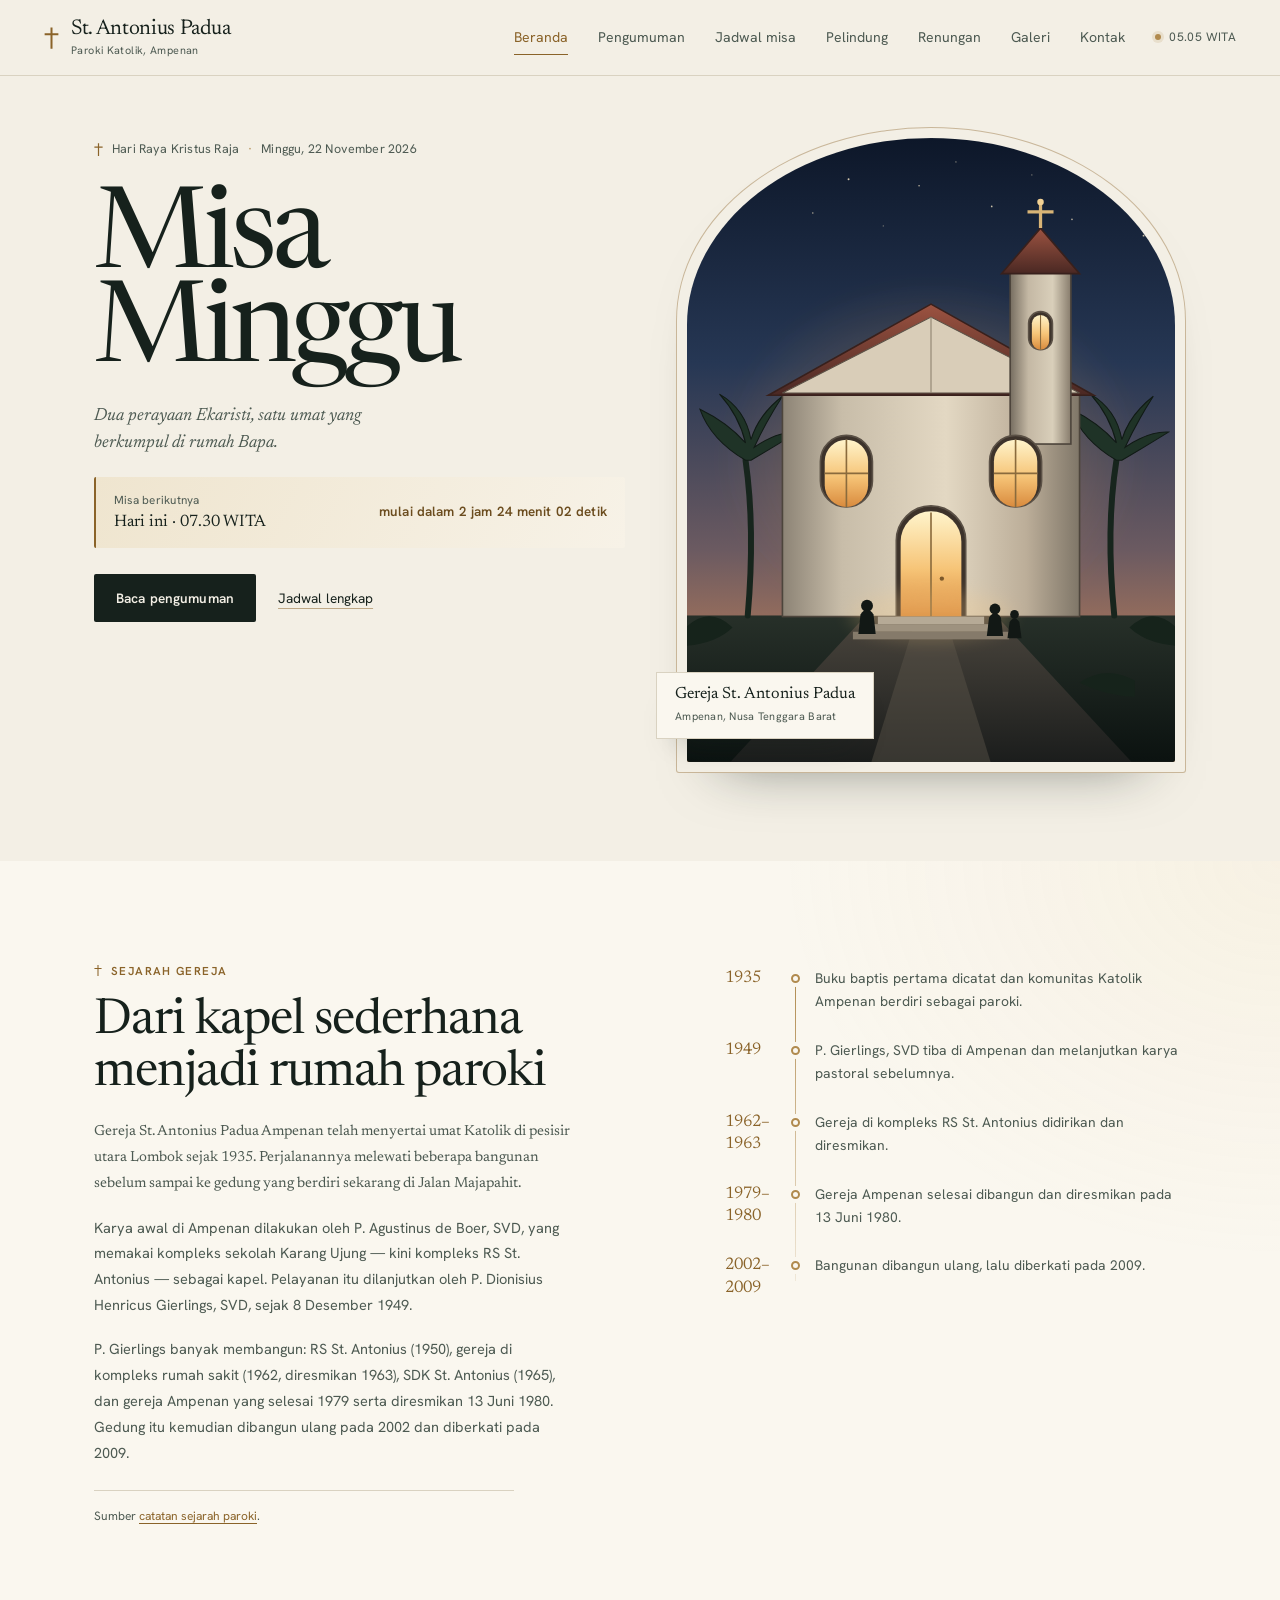
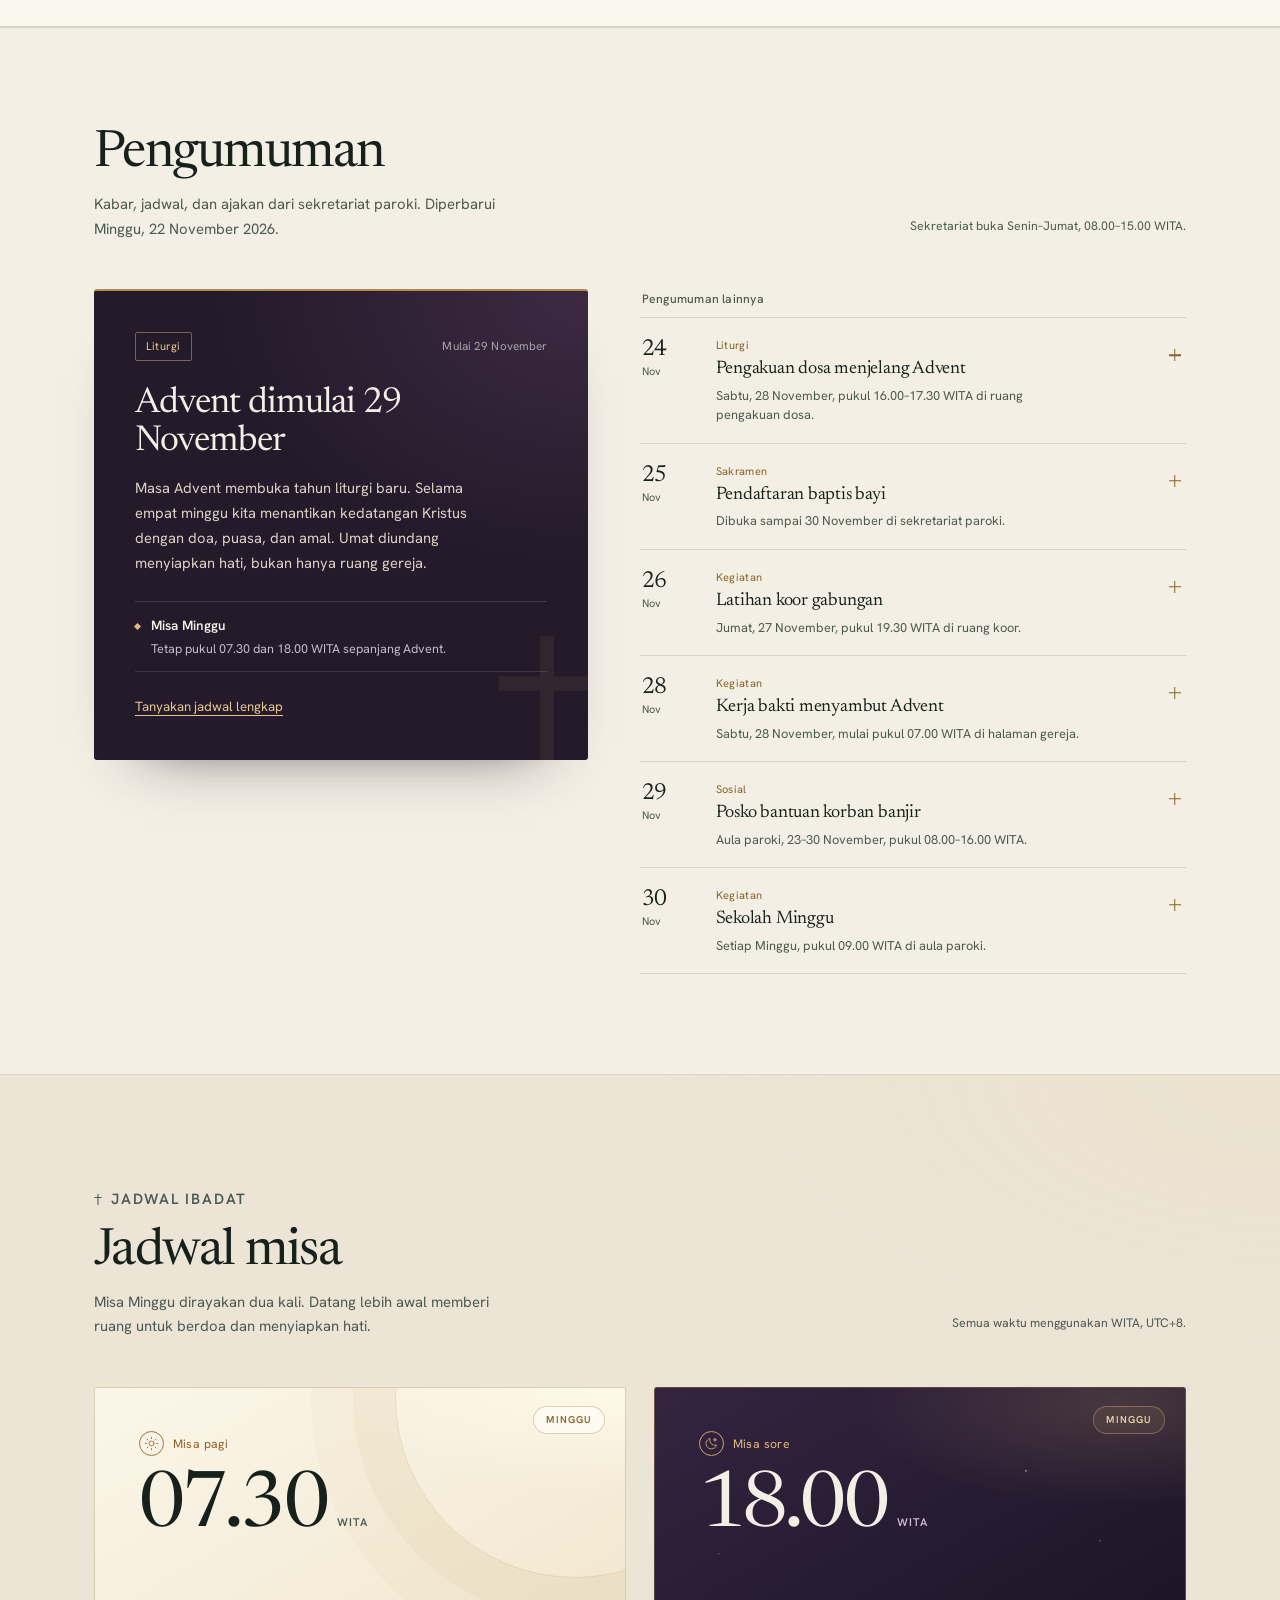
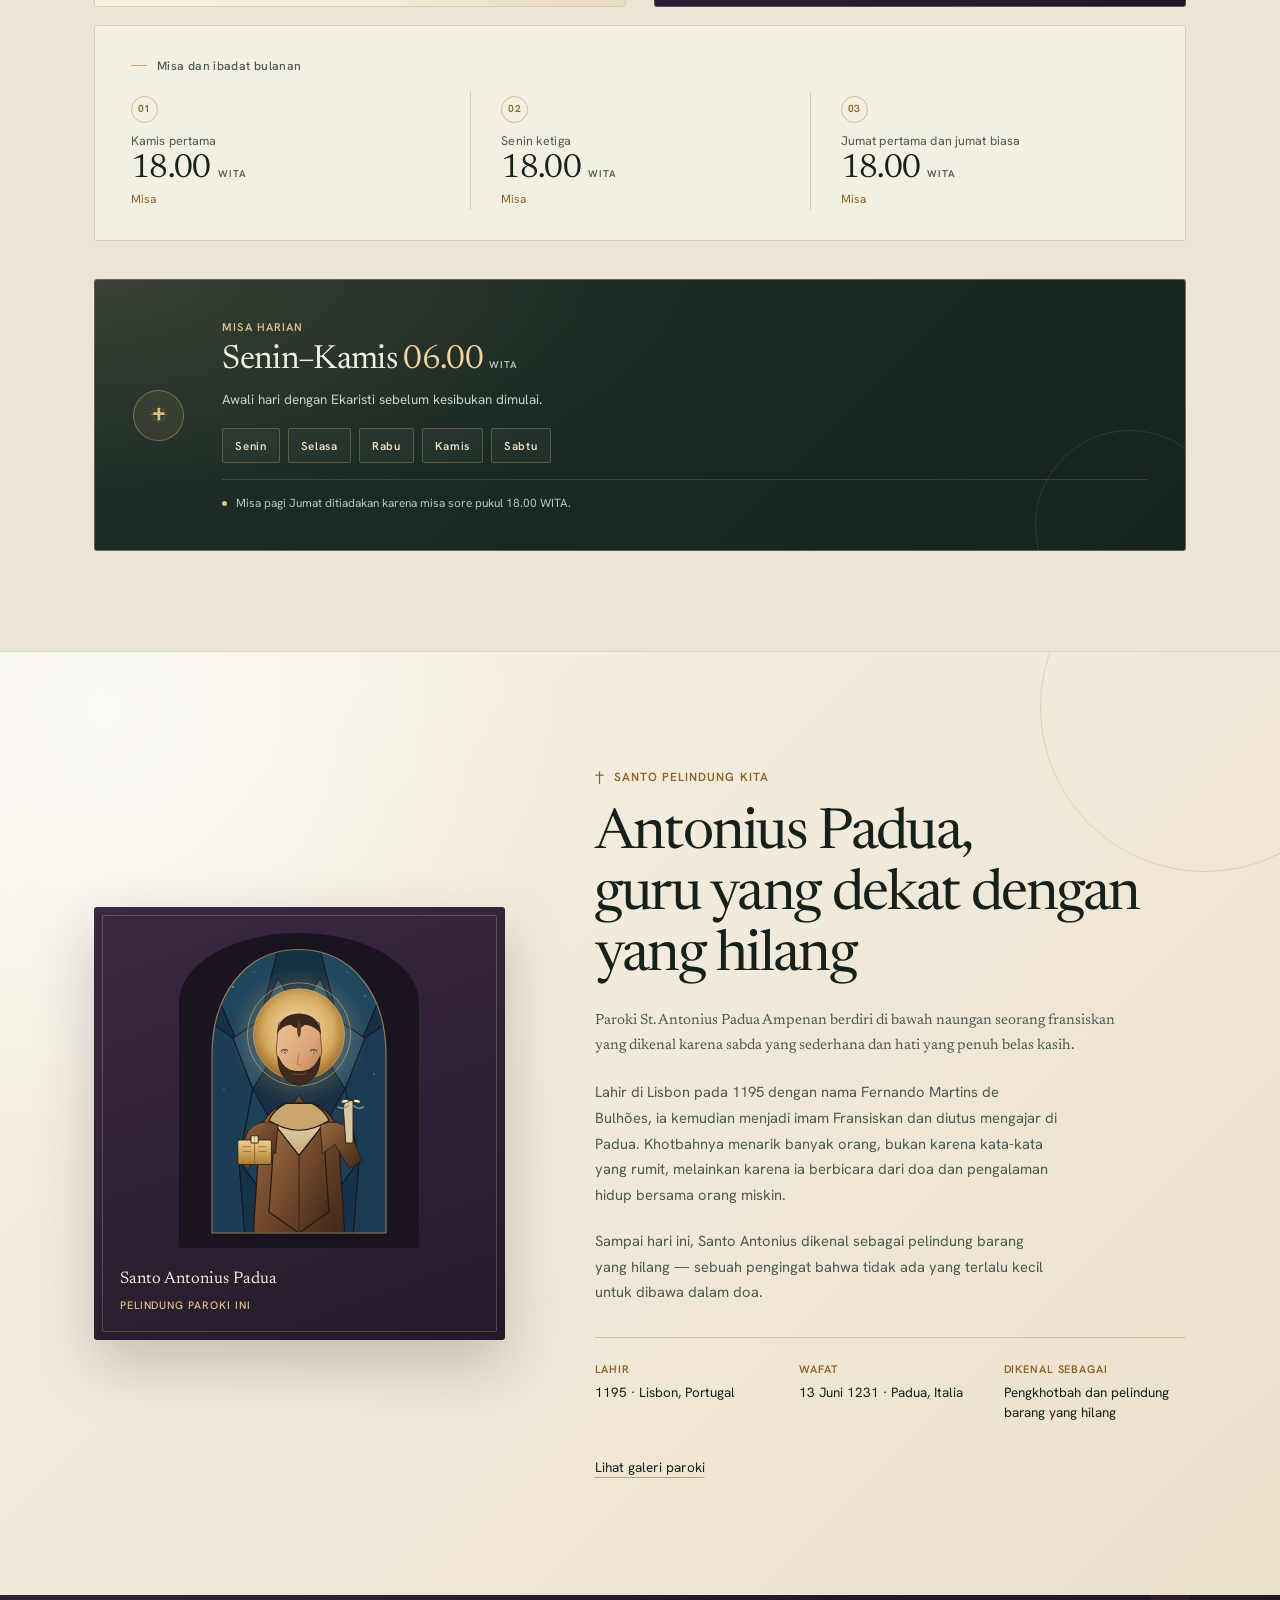
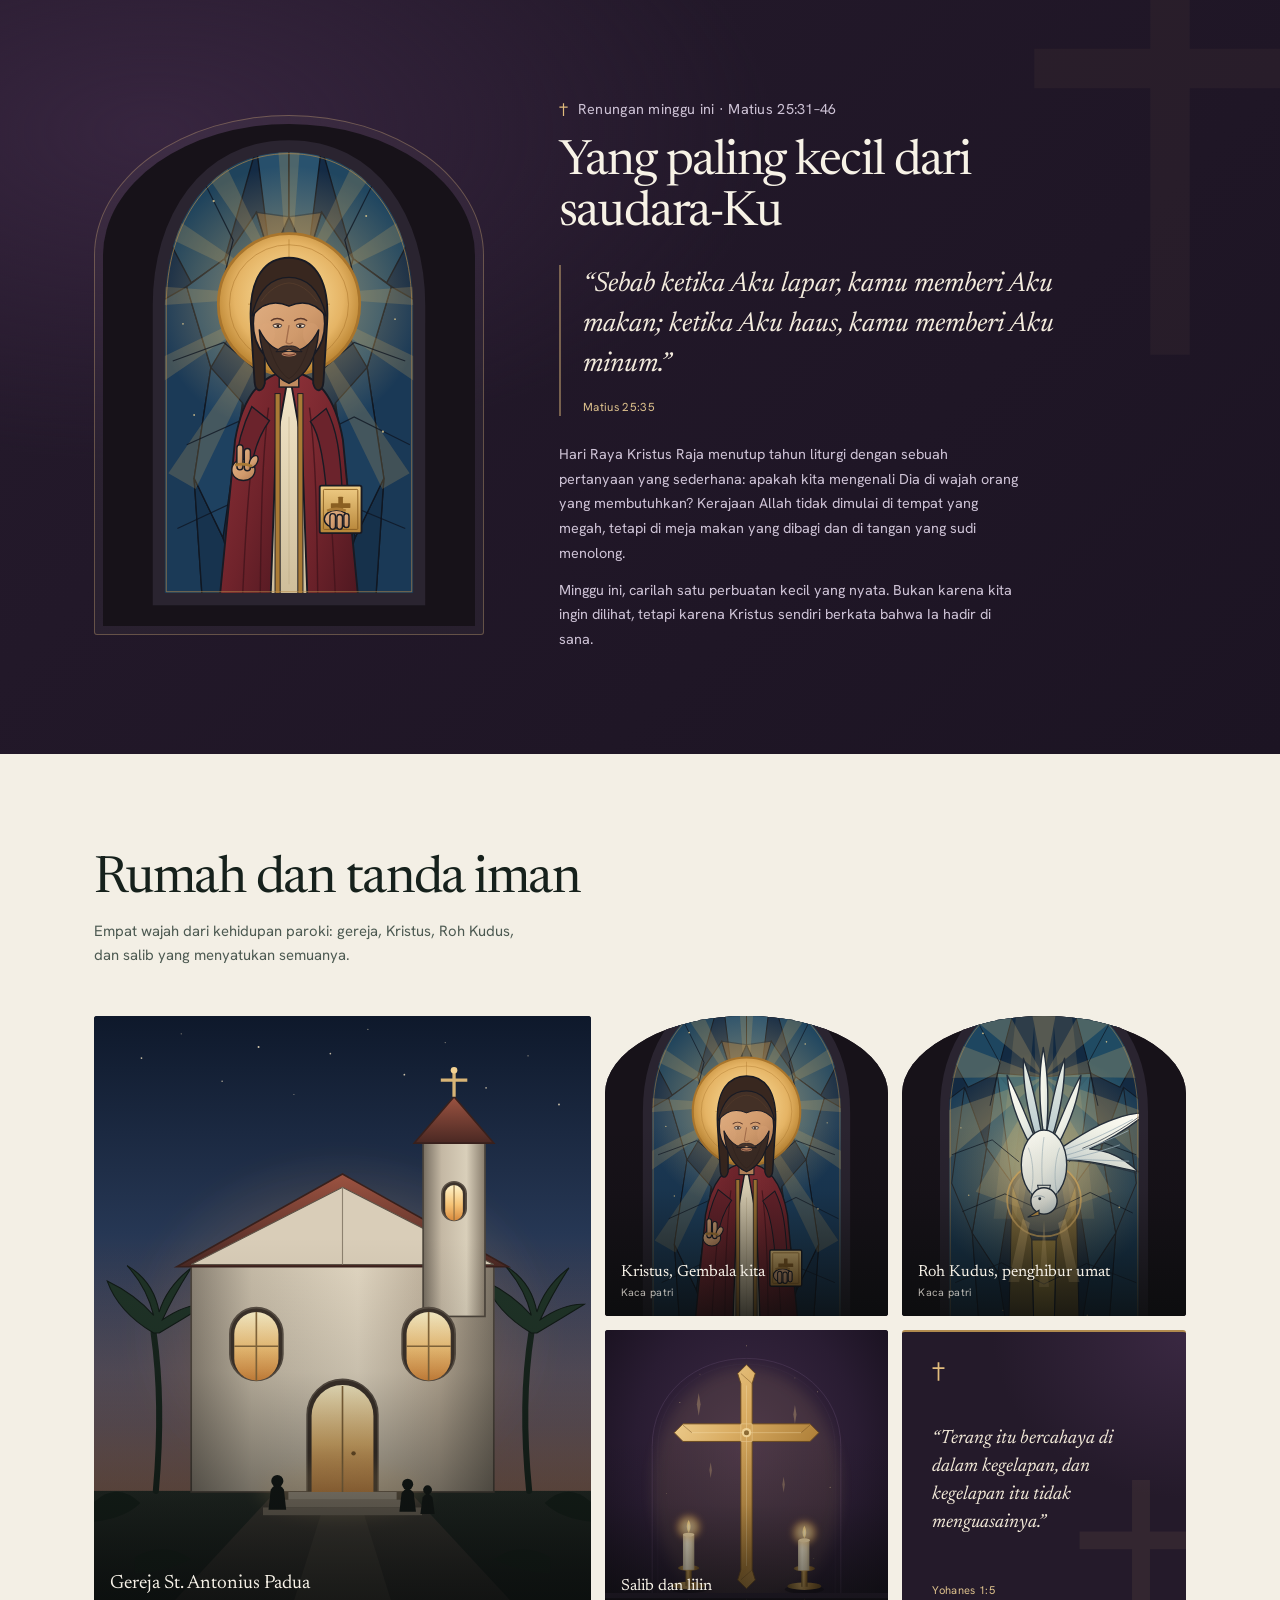
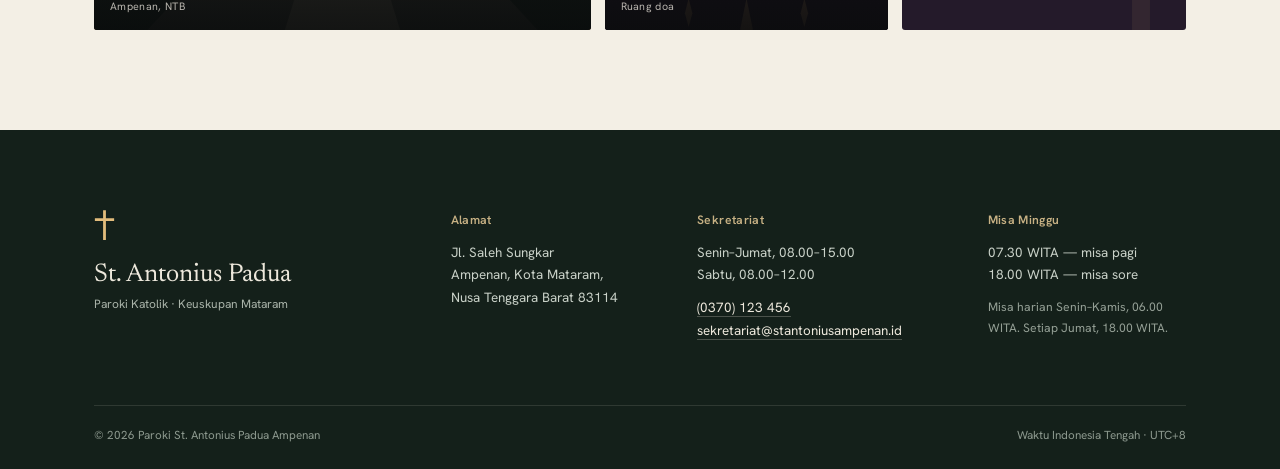
==== commit 8755de92: "Ubah sumber sejarah menjadi catatan sejarah paroki" ====
--- a/index.html
+++ b/index.html
@@ -99,9 +99,7 @@
           <p>Karya awal di Ampenan dilakukan oleh P. Agustinus de Boer, SVD, yang memakai kompleks sekolah Karang Ujung — kini kompleks RS St. Antonius — sebagai kapel. Pelayanan itu dilanjutkan oleh P. Dionisius Henricus Gierlings, SVD, sejak 8 Desember 1949.</p>
           <p>P. Gierlings banyak membangun: RS St. Antonius (1950), gereja di kompleks rumah sakit (1962, diresmikan 1963), SDK St. Antonius (1965), dan gereja Ampenan yang selesai 1979 serta diresmikan 13 Juni 1980. Gedung itu kemudian dibangun ulang pada 2002 dan diberkati pada 2009.</p>
           <p class="history-source">
-            Sumber:
-            <a href="https://id.wikipedia.org/wiki/Gereja_Santo_Antonius_Padua,_Ampenan" target="_blank" rel="noopener">Wikipedia bahasa Indonesia</a>
-            dan <a href="http://agusthuru.blogspot.com/2015/02/paroki-st-antonius-padua-ampenan.html" target="_blank" rel="noopener">catatan sejarah paroki</a>.
+            Sumber <a href="http://agusthuru.blogspot.com/2015/02/paroki-st-antonius-padua-ampenan.html" target="_blank" rel="noopener">catatan sejarah paroki</a>.
           </p>
         </div>
 
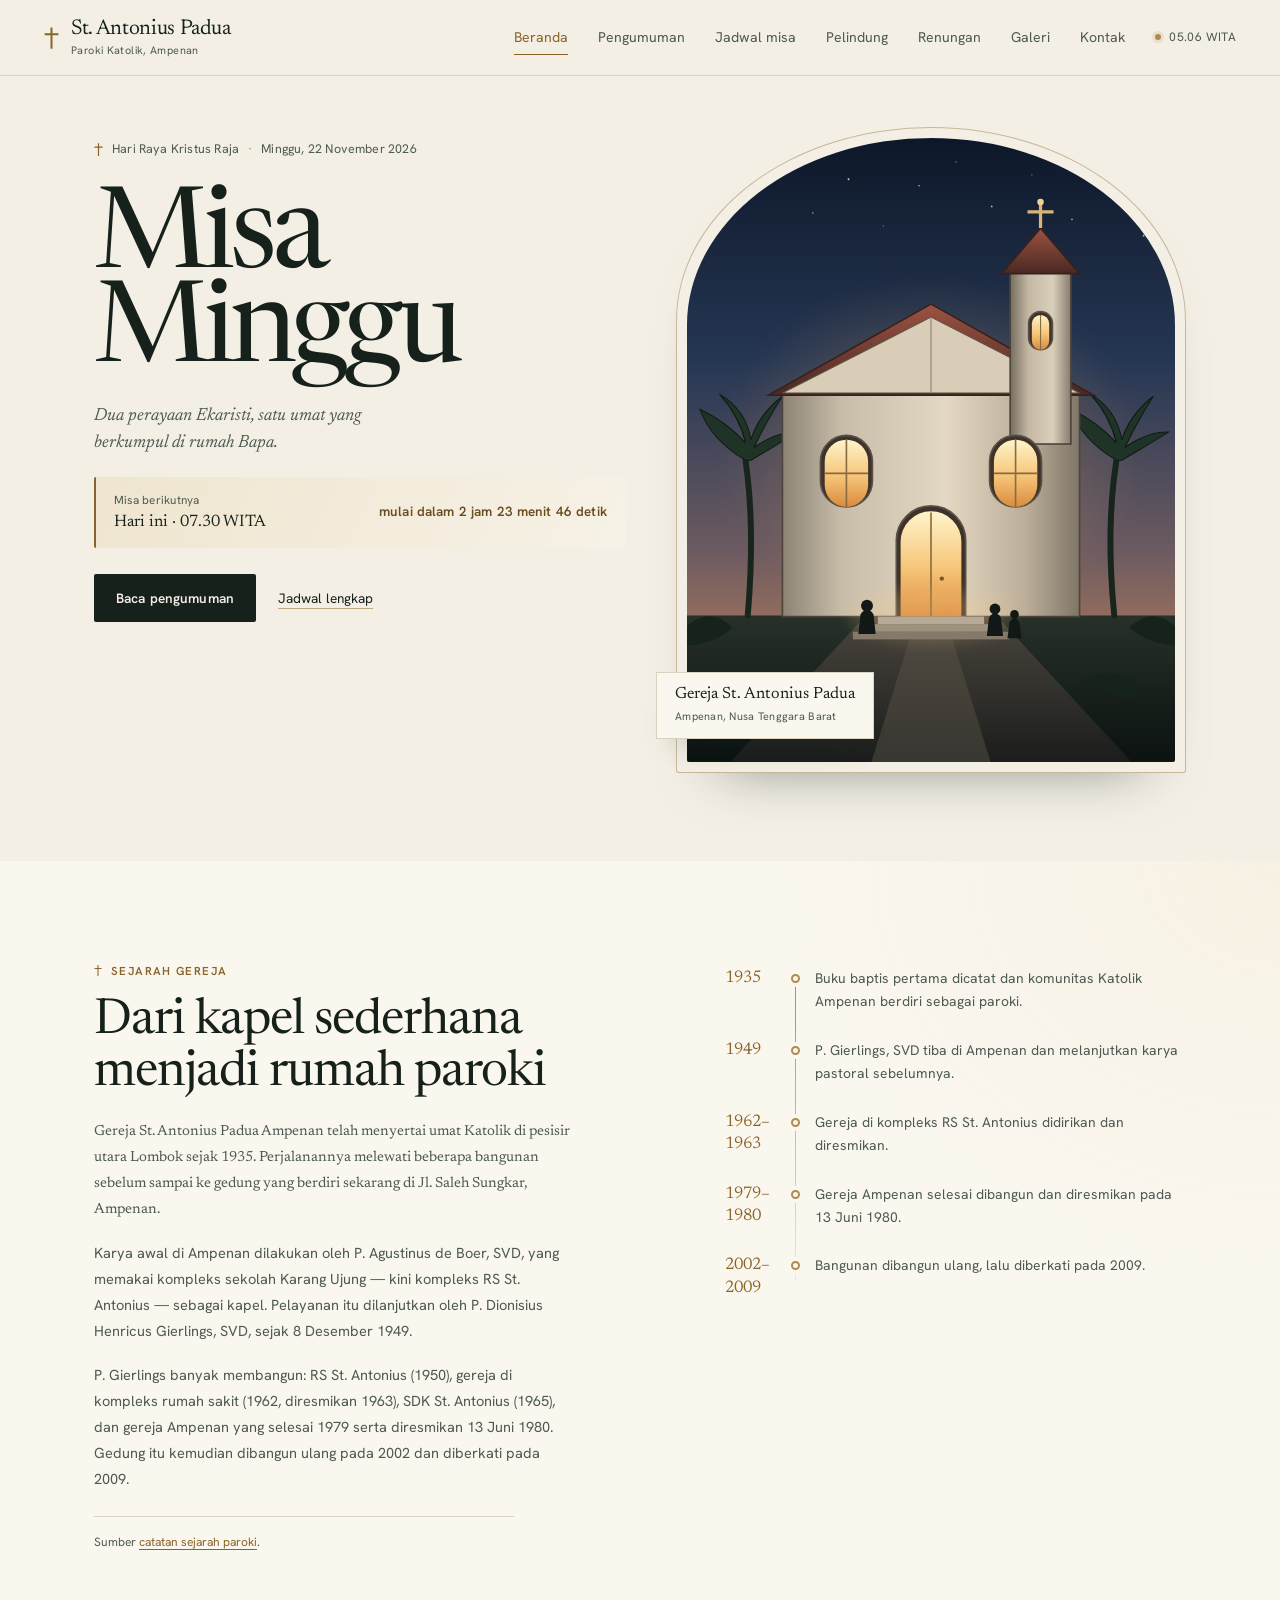
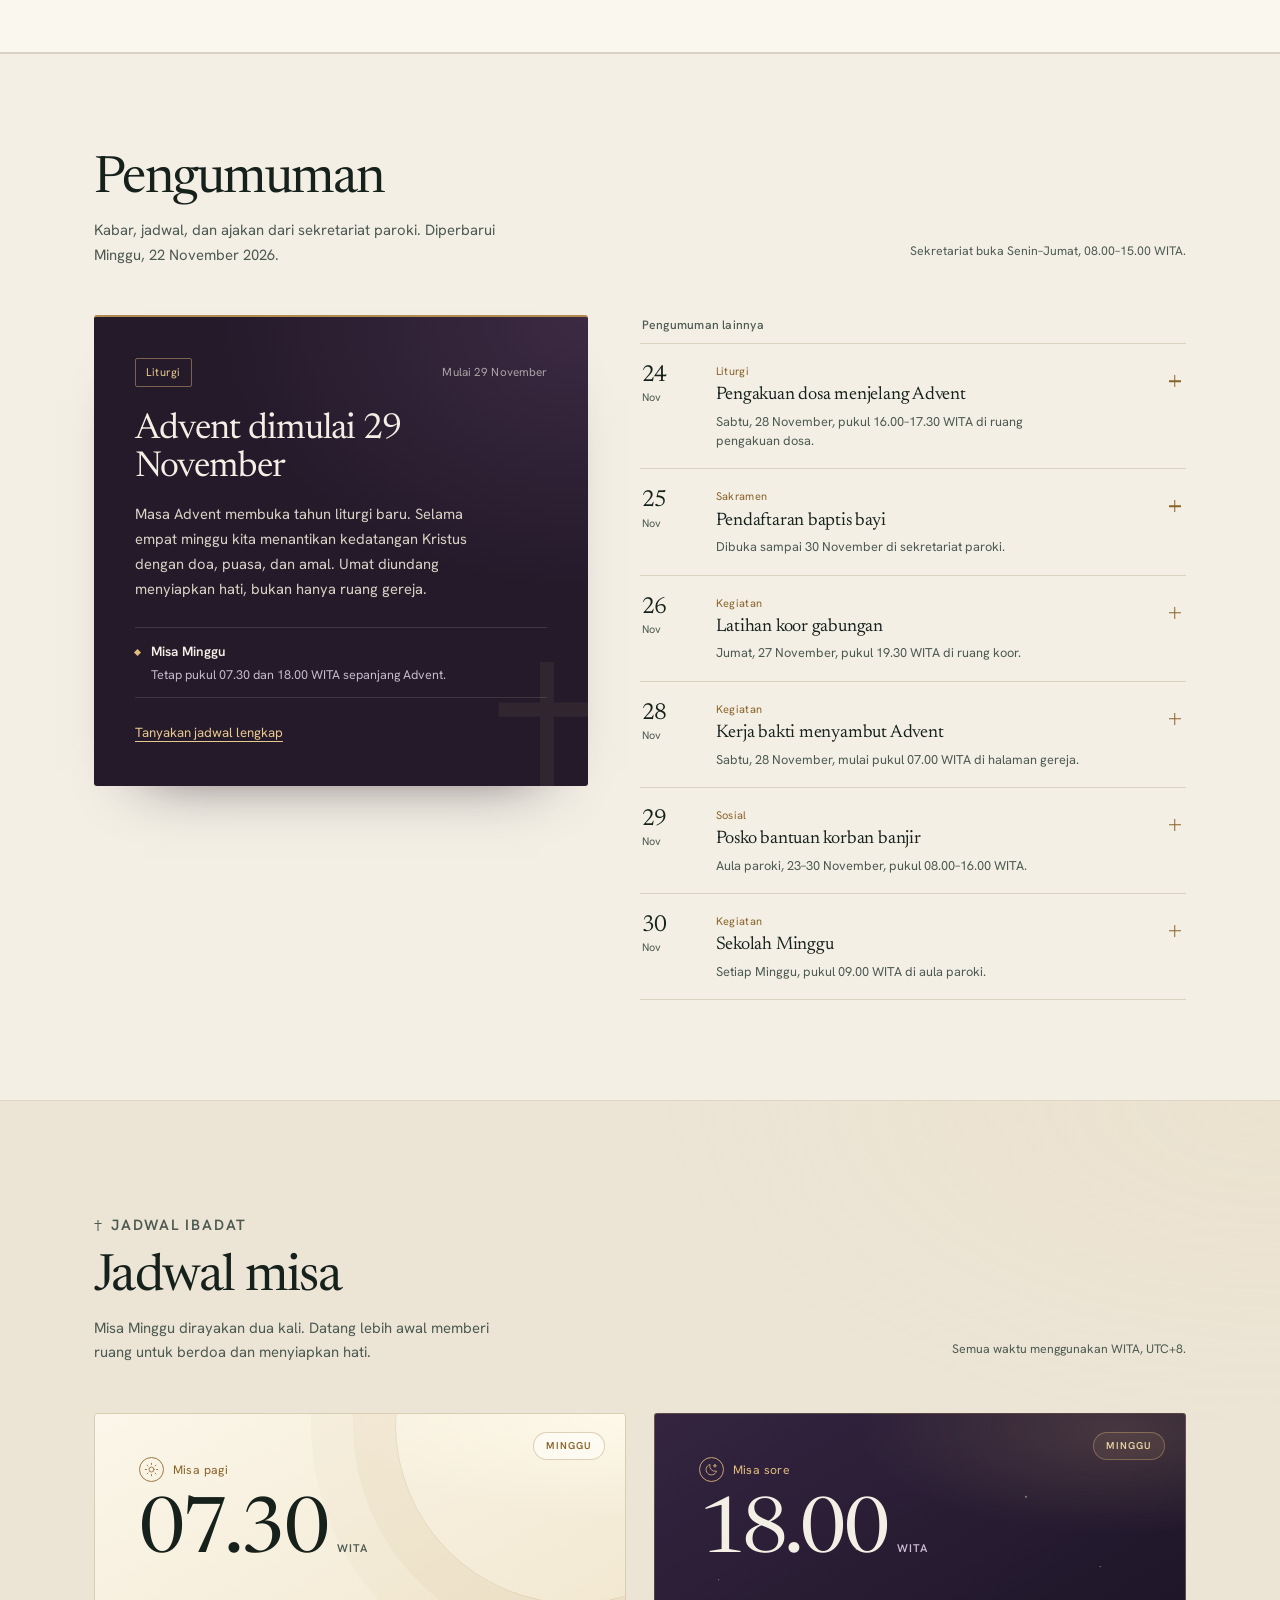
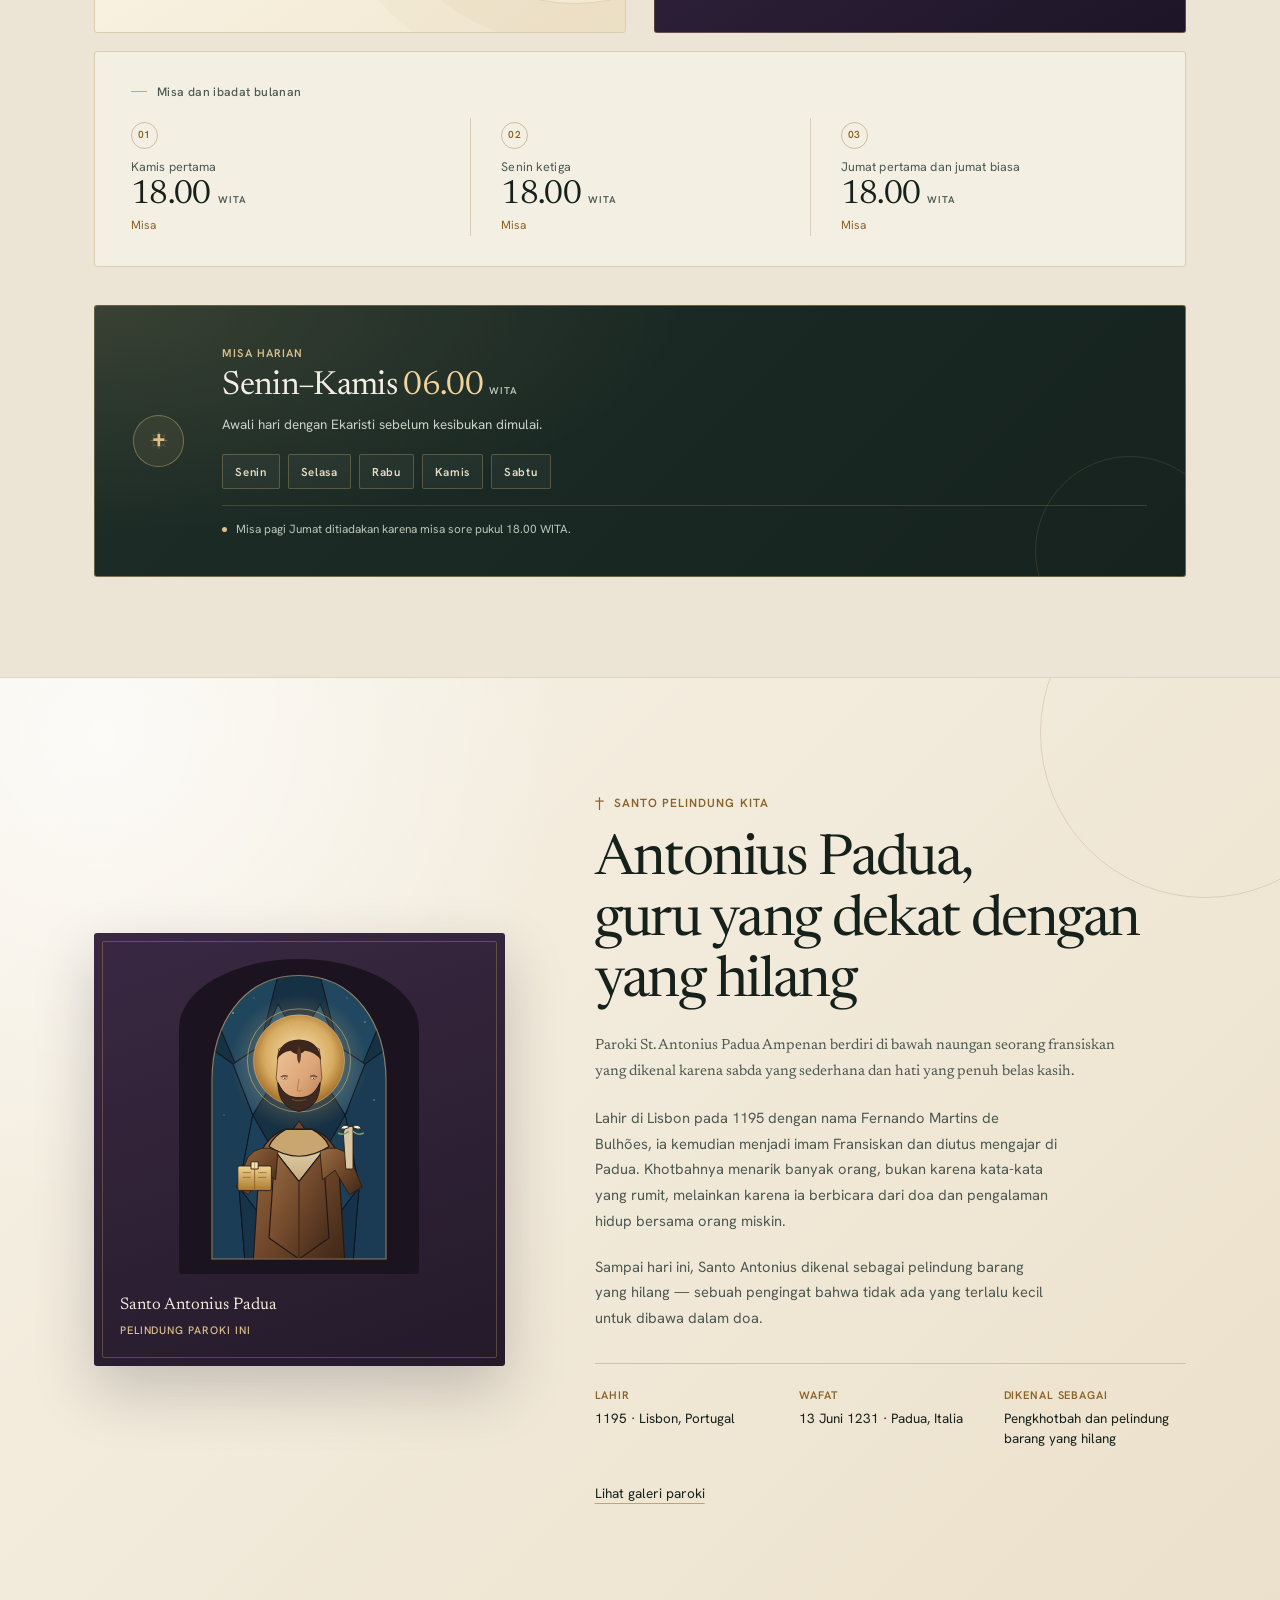
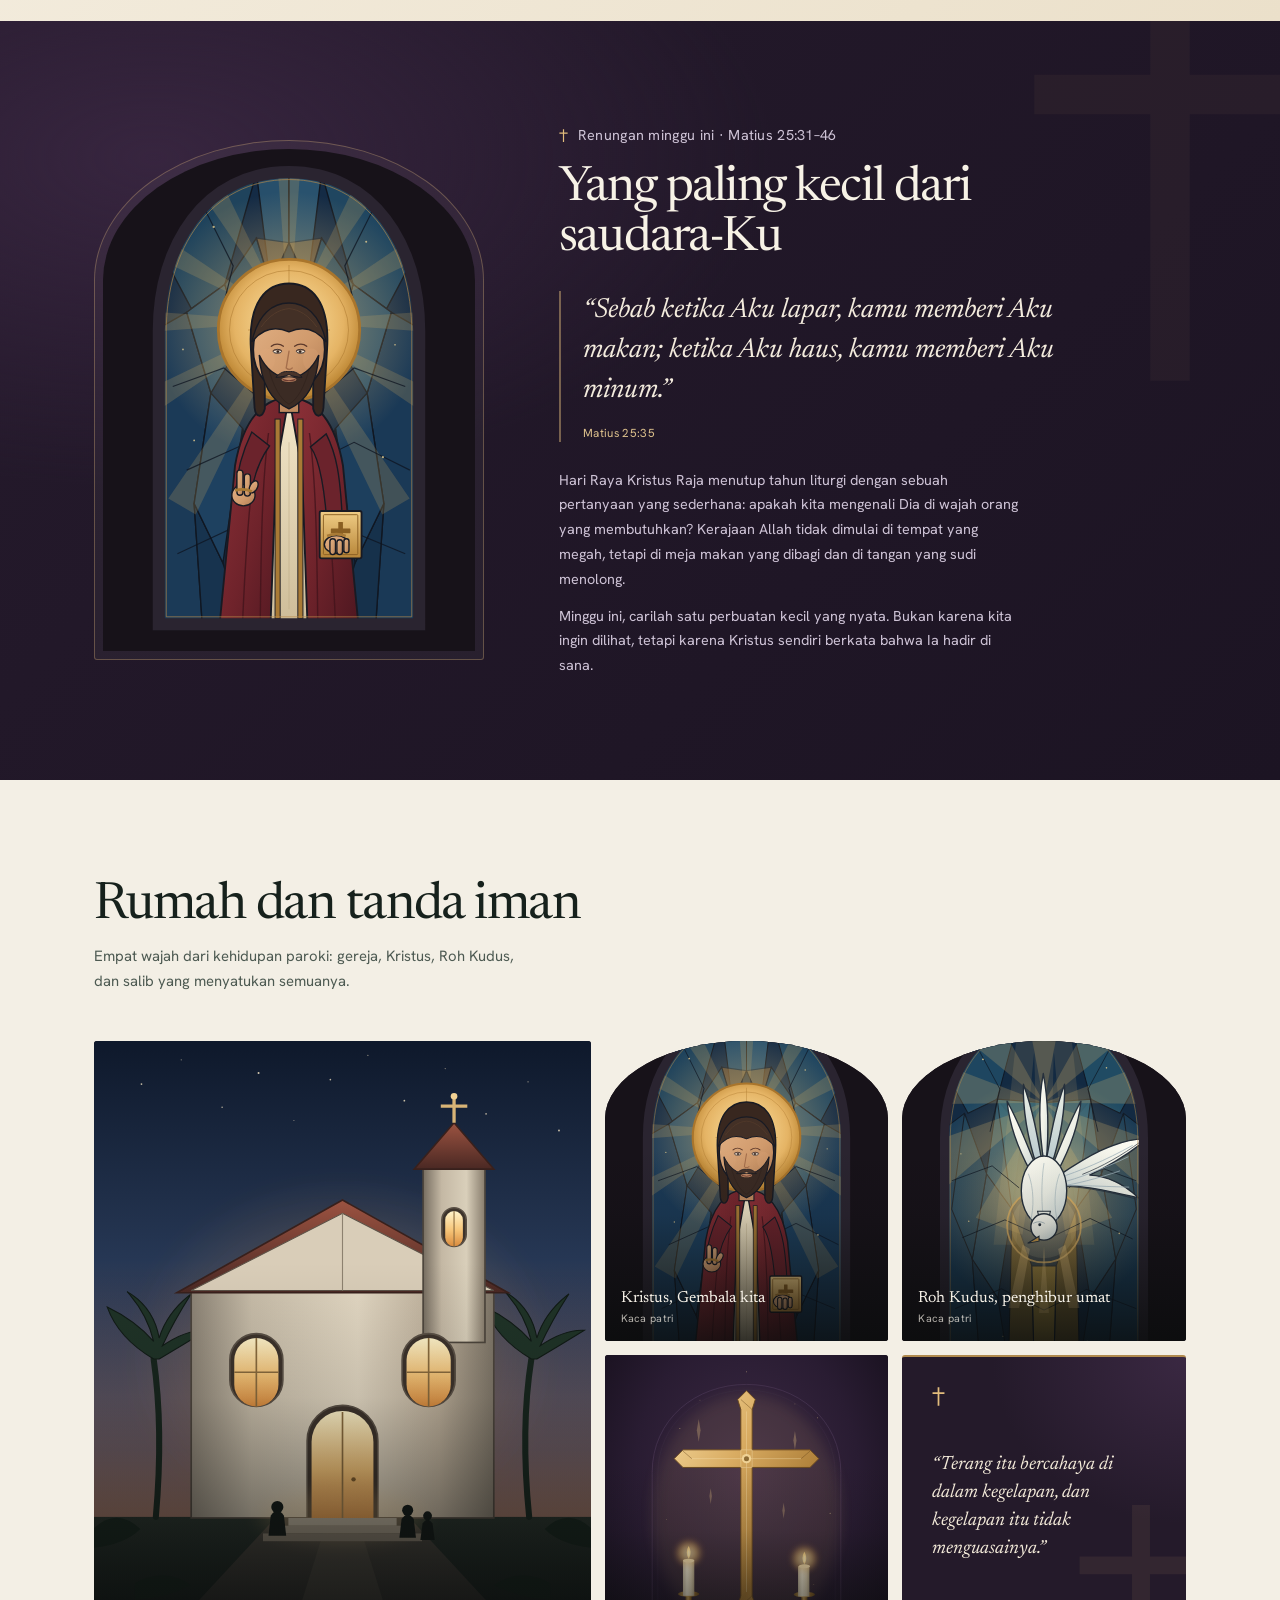
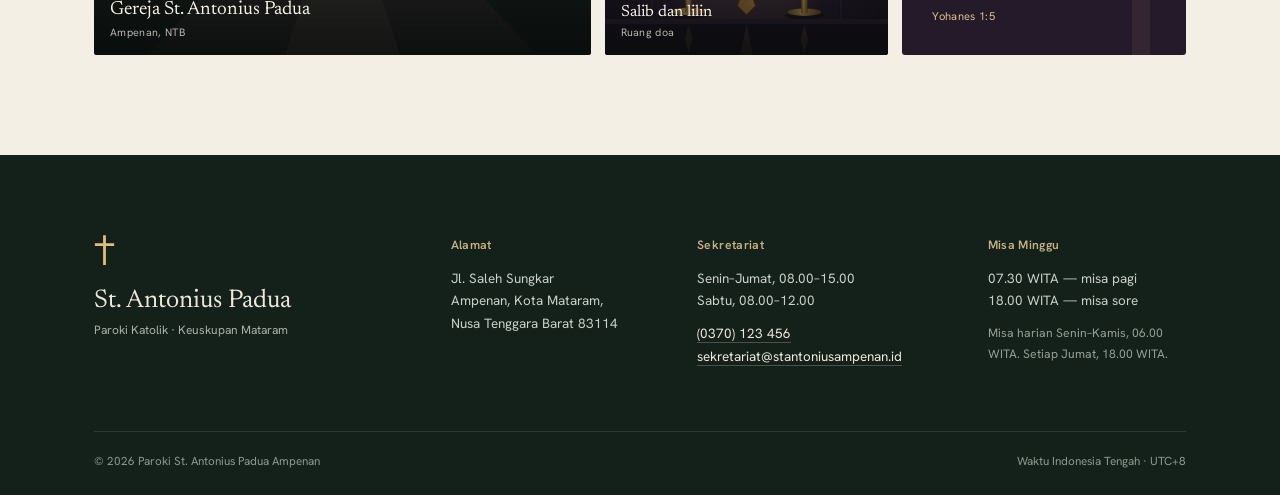
==== commit 4ae5241c: "Samakan alamat di sejarah dengan alamat yang dipakai sekarang" ====
--- a/index.html
+++ b/index.html
@@ -95,7 +95,7 @@
             Sejarah gereja
           </p>
           <h2>Dari kapel sederhana menjadi rumah paroki</h2>
-          <p class="history-lede">Gereja St. Antonius Padua Ampenan telah menyertai umat Katolik di pesisir utara Lombok sejak 1935. Perjalanannya melewati beberapa bangunan sebelum sampai ke gedung yang berdiri sekarang di Jalan Majapahit.</p>
+          <p class="history-lede">Gereja St. Antonius Padua Ampenan telah menyertai umat Katolik di pesisir utara Lombok sejak 1935. Perjalanannya melewati beberapa bangunan sebelum sampai ke gedung yang berdiri sekarang di Jl. Saleh Sungkar, Ampenan.</p>
           <p>Karya awal di Ampenan dilakukan oleh P. Agustinus de Boer, SVD, yang memakai kompleks sekolah Karang Ujung — kini kompleks RS St. Antonius — sebagai kapel. Pelayanan itu dilanjutkan oleh P. Dionisius Henricus Gierlings, SVD, sejak 8 Desember 1949.</p>
           <p>P. Gierlings banyak membangun: RS St. Antonius (1950), gereja di kompleks rumah sakit (1962, diresmikan 1963), SDK St. Antonius (1965), dan gereja Ampenan yang selesai 1979 serta diresmikan 13 Juni 1980. Gedung itu kemudian dibangun ulang pada 2002 dan diberkati pada 2009.</p>
           <p class="history-source">
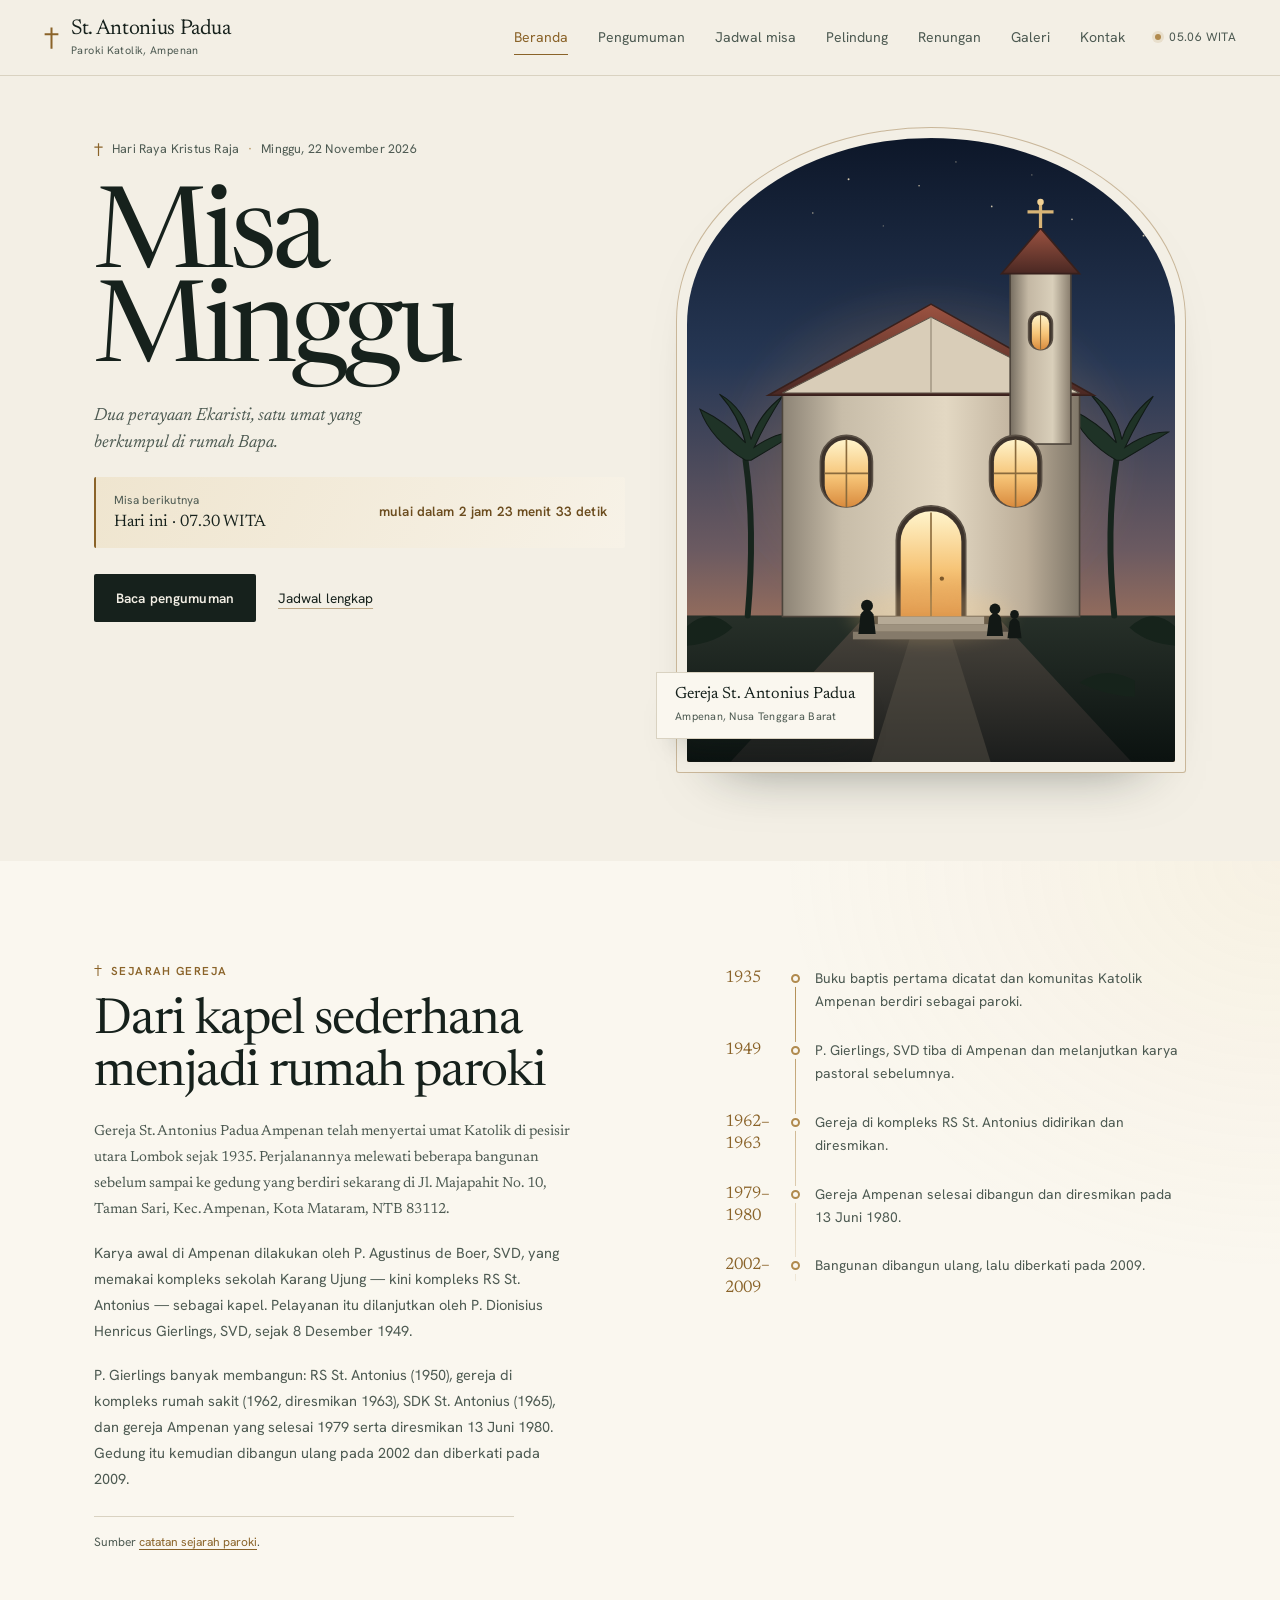
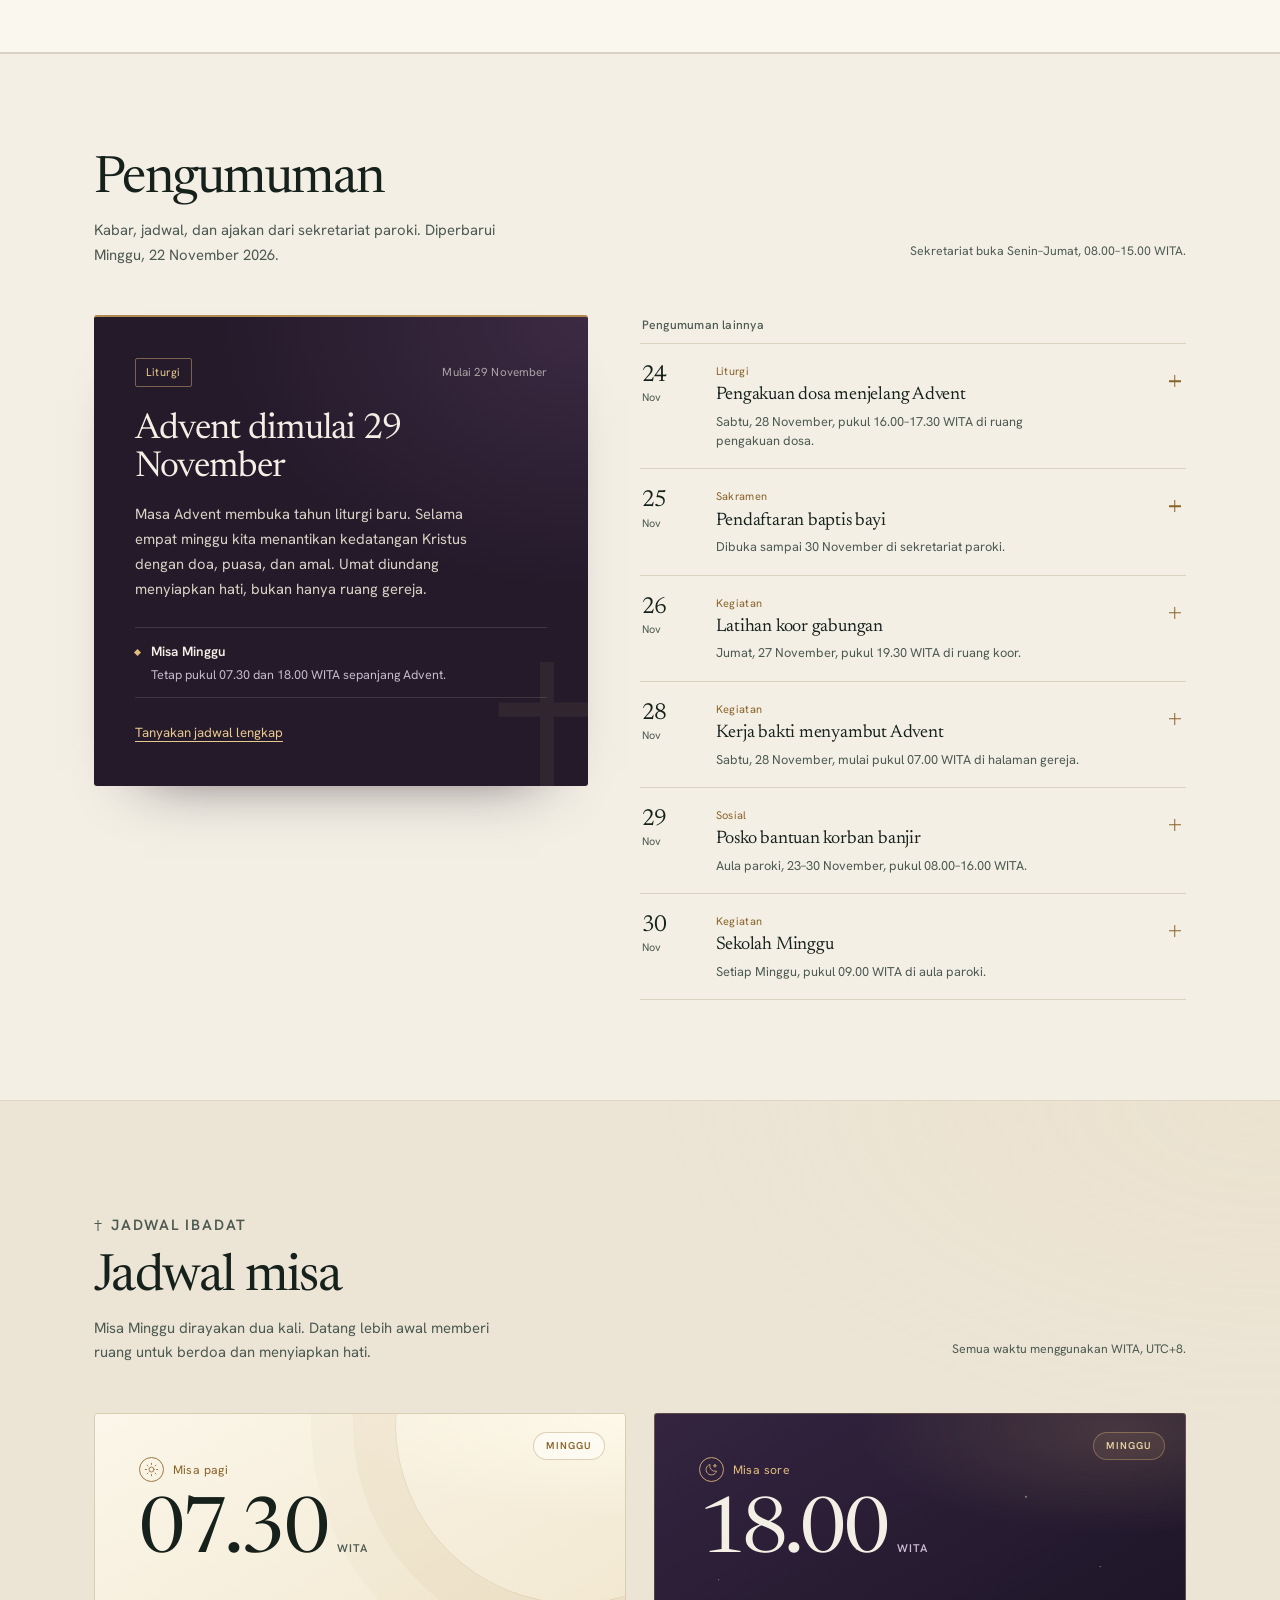
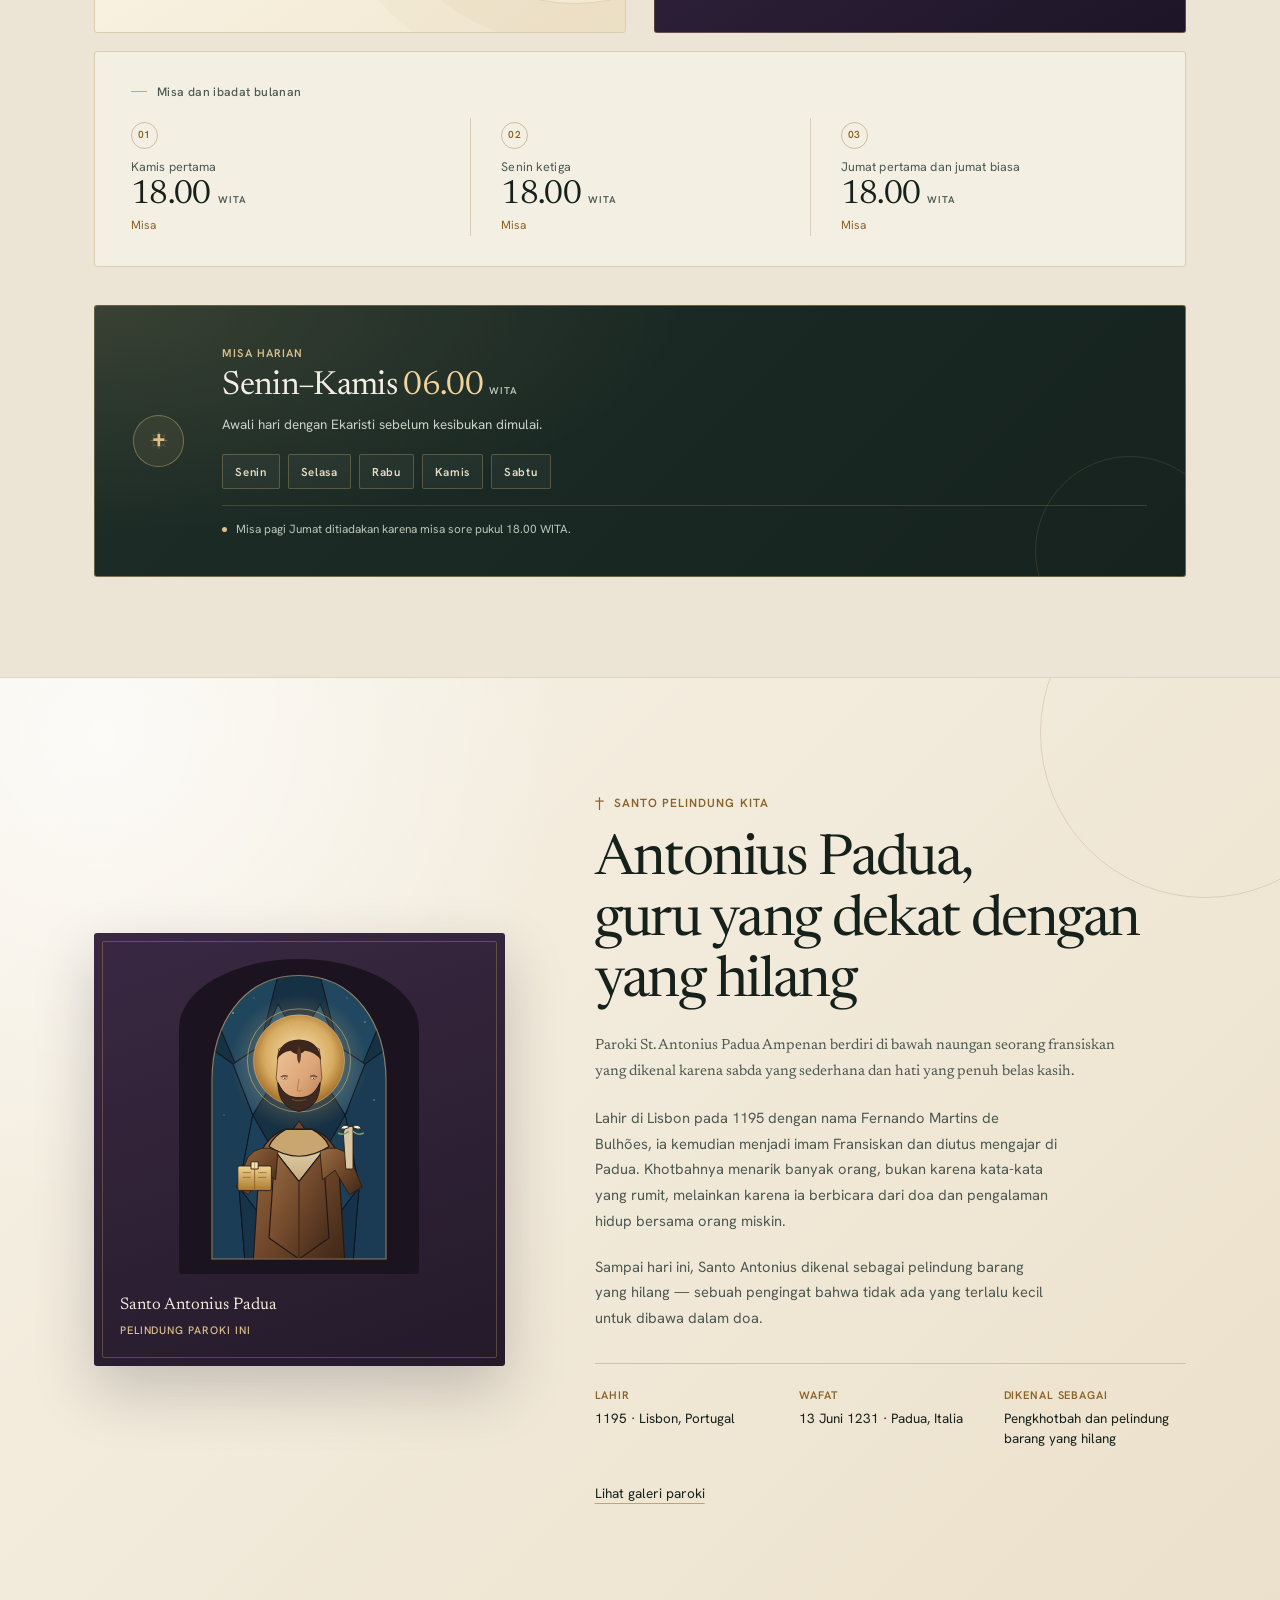
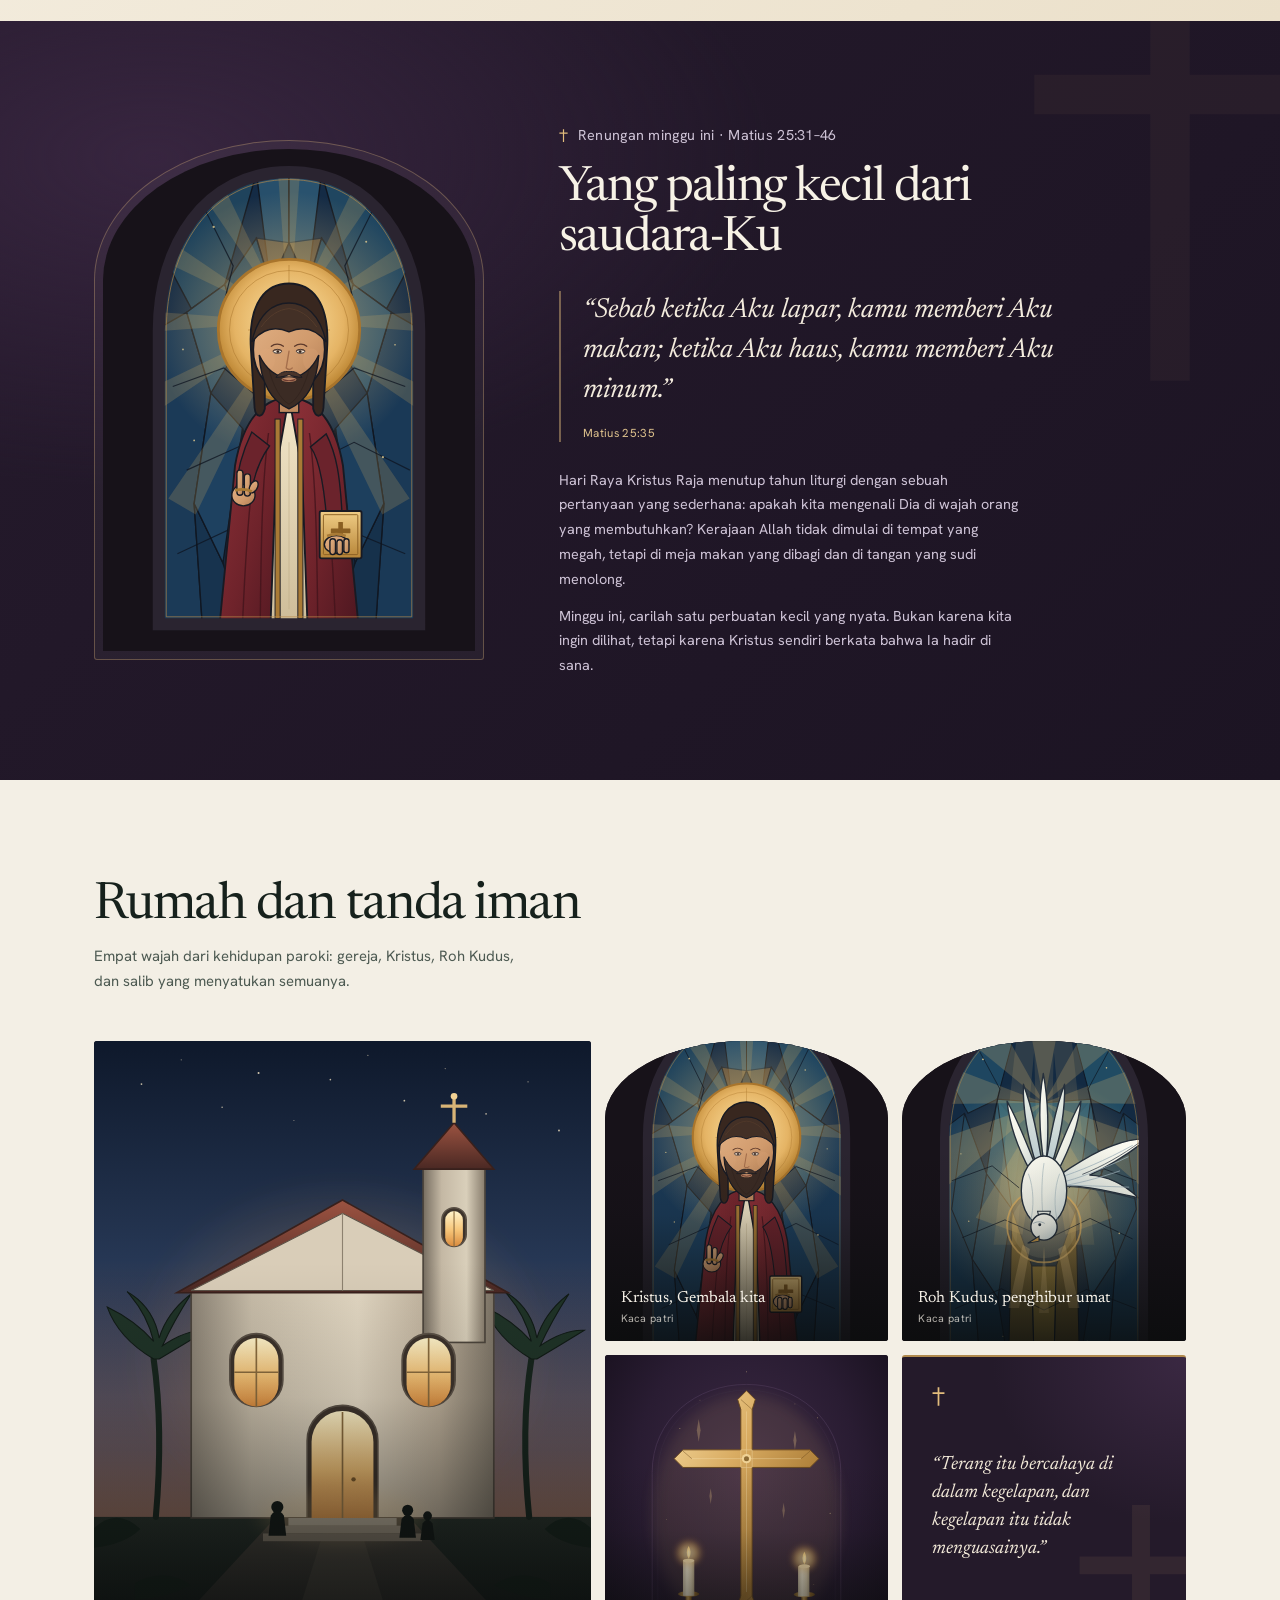
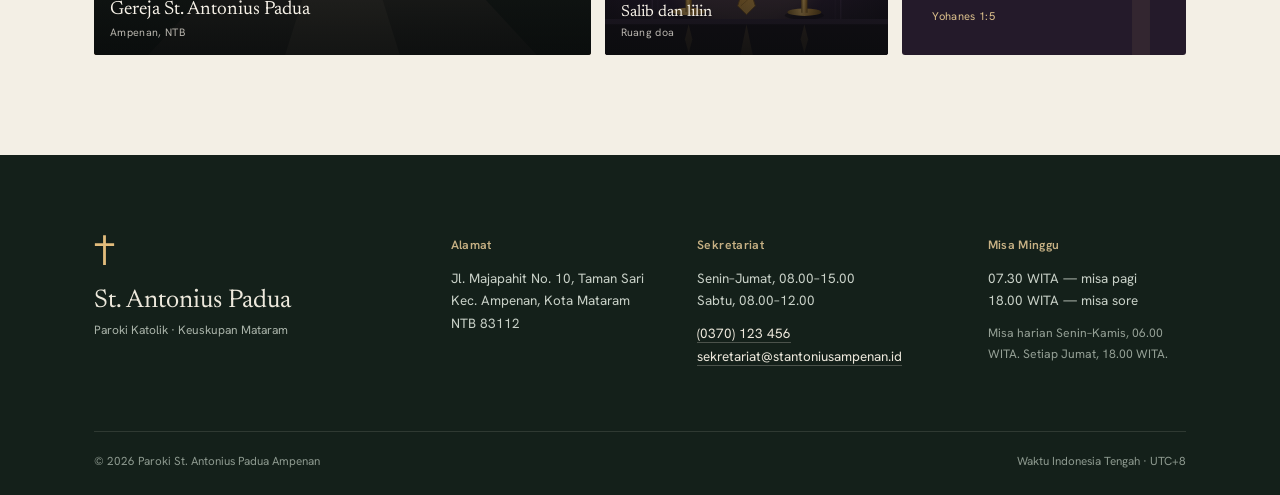
==== commit 837ffe52: "Perbarui alamat ke Jl. Majapahit No. 10, Taman Sari" ====
--- a/index.html
+++ b/index.html
@@ -95,7 +95,7 @@
             Sejarah gereja
           </p>
           <h2>Dari kapel sederhana menjadi rumah paroki</h2>
-          <p class="history-lede">Gereja St. Antonius Padua Ampenan telah menyertai umat Katolik di pesisir utara Lombok sejak 1935. Perjalanannya melewati beberapa bangunan sebelum sampai ke gedung yang berdiri sekarang di Jl. Saleh Sungkar, Ampenan.</p>
+          <p class="history-lede">Gereja St. Antonius Padua Ampenan telah menyertai umat Katolik di pesisir utara Lombok sejak 1935. Perjalanannya melewati beberapa bangunan sebelum sampai ke gedung yang berdiri sekarang di Jl. Majapahit No. 10, Taman Sari, Kec. Ampenan, Kota Mataram, NTB 83112.</p>
           <p>Karya awal di Ampenan dilakukan oleh P. Agustinus de Boer, SVD, yang memakai kompleks sekolah Karang Ujung — kini kompleks RS St. Antonius — sebagai kapel. Pelayanan itu dilanjutkan oleh P. Dionisius Henricus Gierlings, SVD, sejak 8 Desember 1949.</p>
           <p>P. Gierlings banyak membangun: RS St. Antonius (1950), gereja di kompleks rumah sakit (1962, diresmikan 1963), SDK St. Antonius (1965), dan gereja Ampenan yang selesai 1979 serta diresmikan 13 Juni 1980. Gedung itu kemudian dibangun ulang pada 2002 dan diberkati pada 2009.</p>
           <p class="history-source">
@@ -475,7 +475,7 @@
 
         <div class="footer-col">
           <h3>Alamat</h3>
-          <p>Jl. Saleh Sungkar<br>Ampenan, Kota Mataram,<br>Nusa Tenggara Barat 83114</p>
+          <p>Jl. Majapahit No. 10, Taman Sari<br>Kec. Ampenan, Kota Mataram<br>NTB 83112</p>
         </div>
 
         <div class="footer-col">
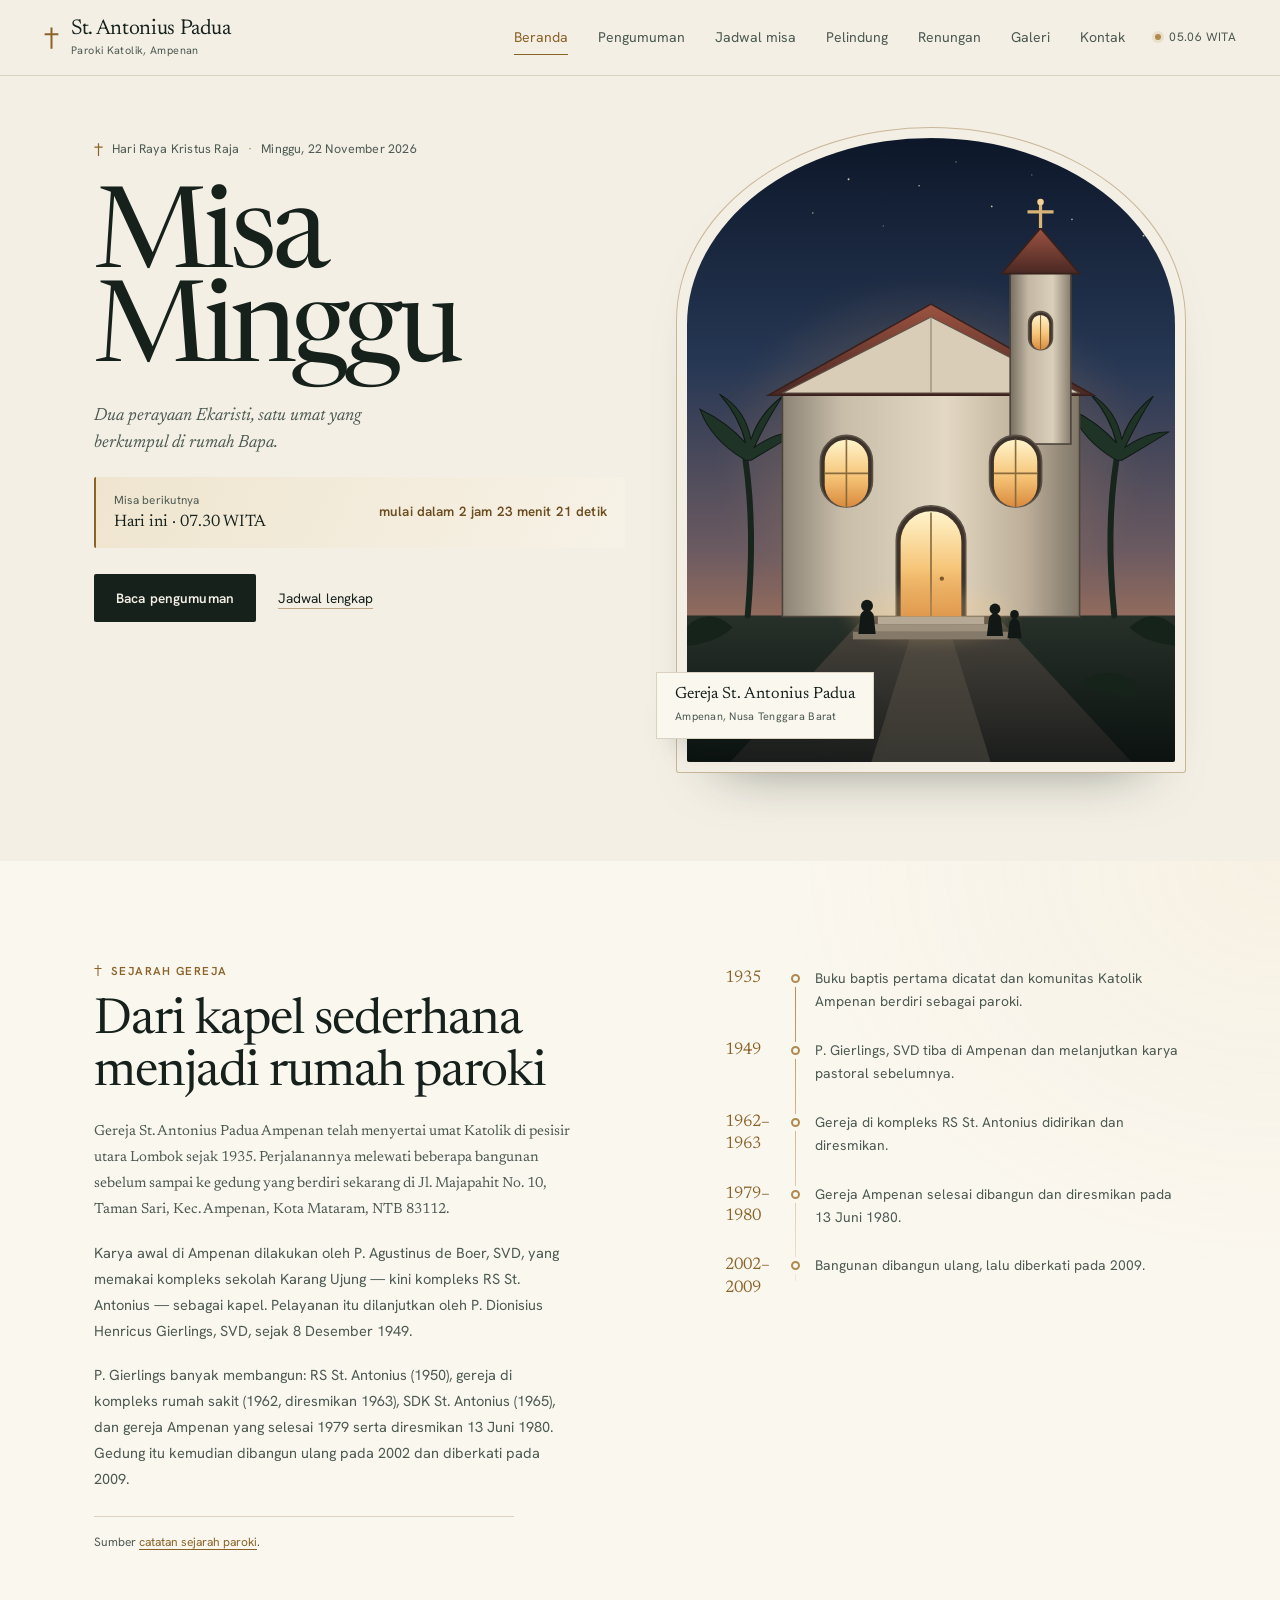
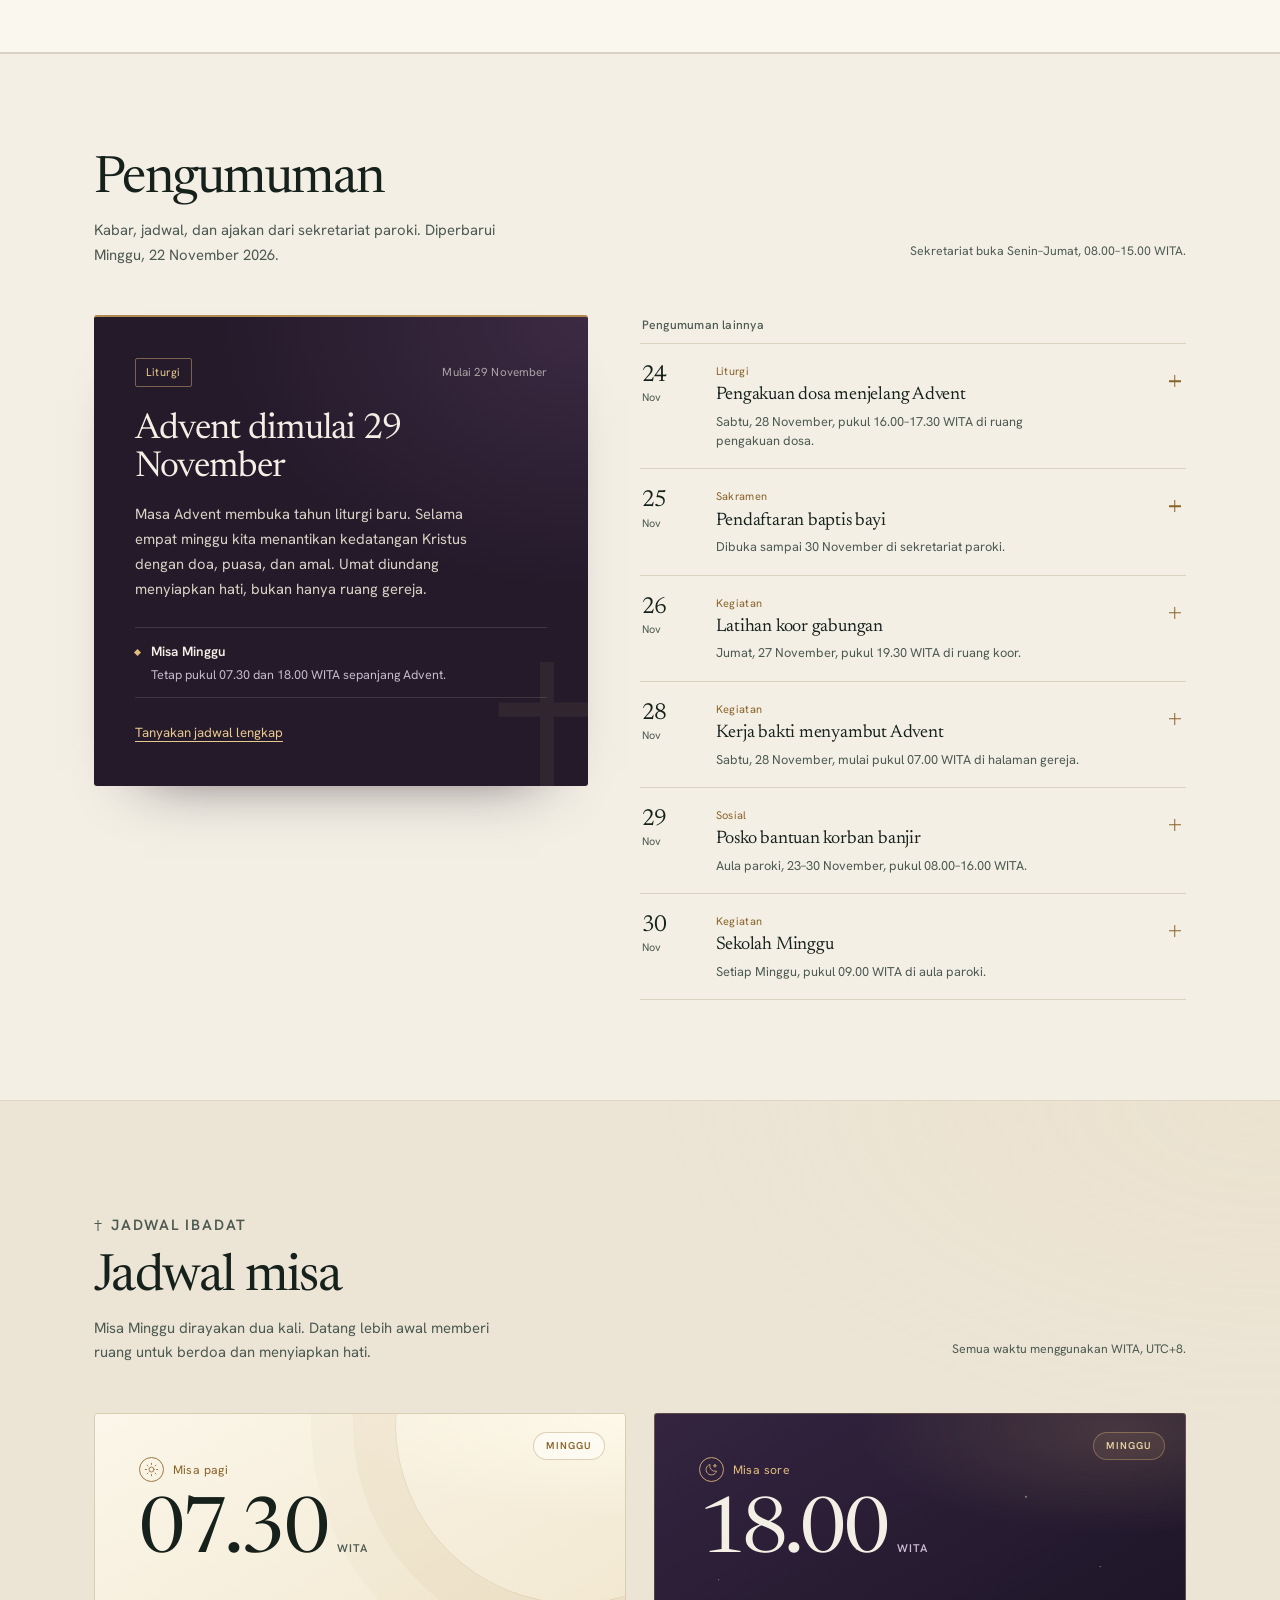
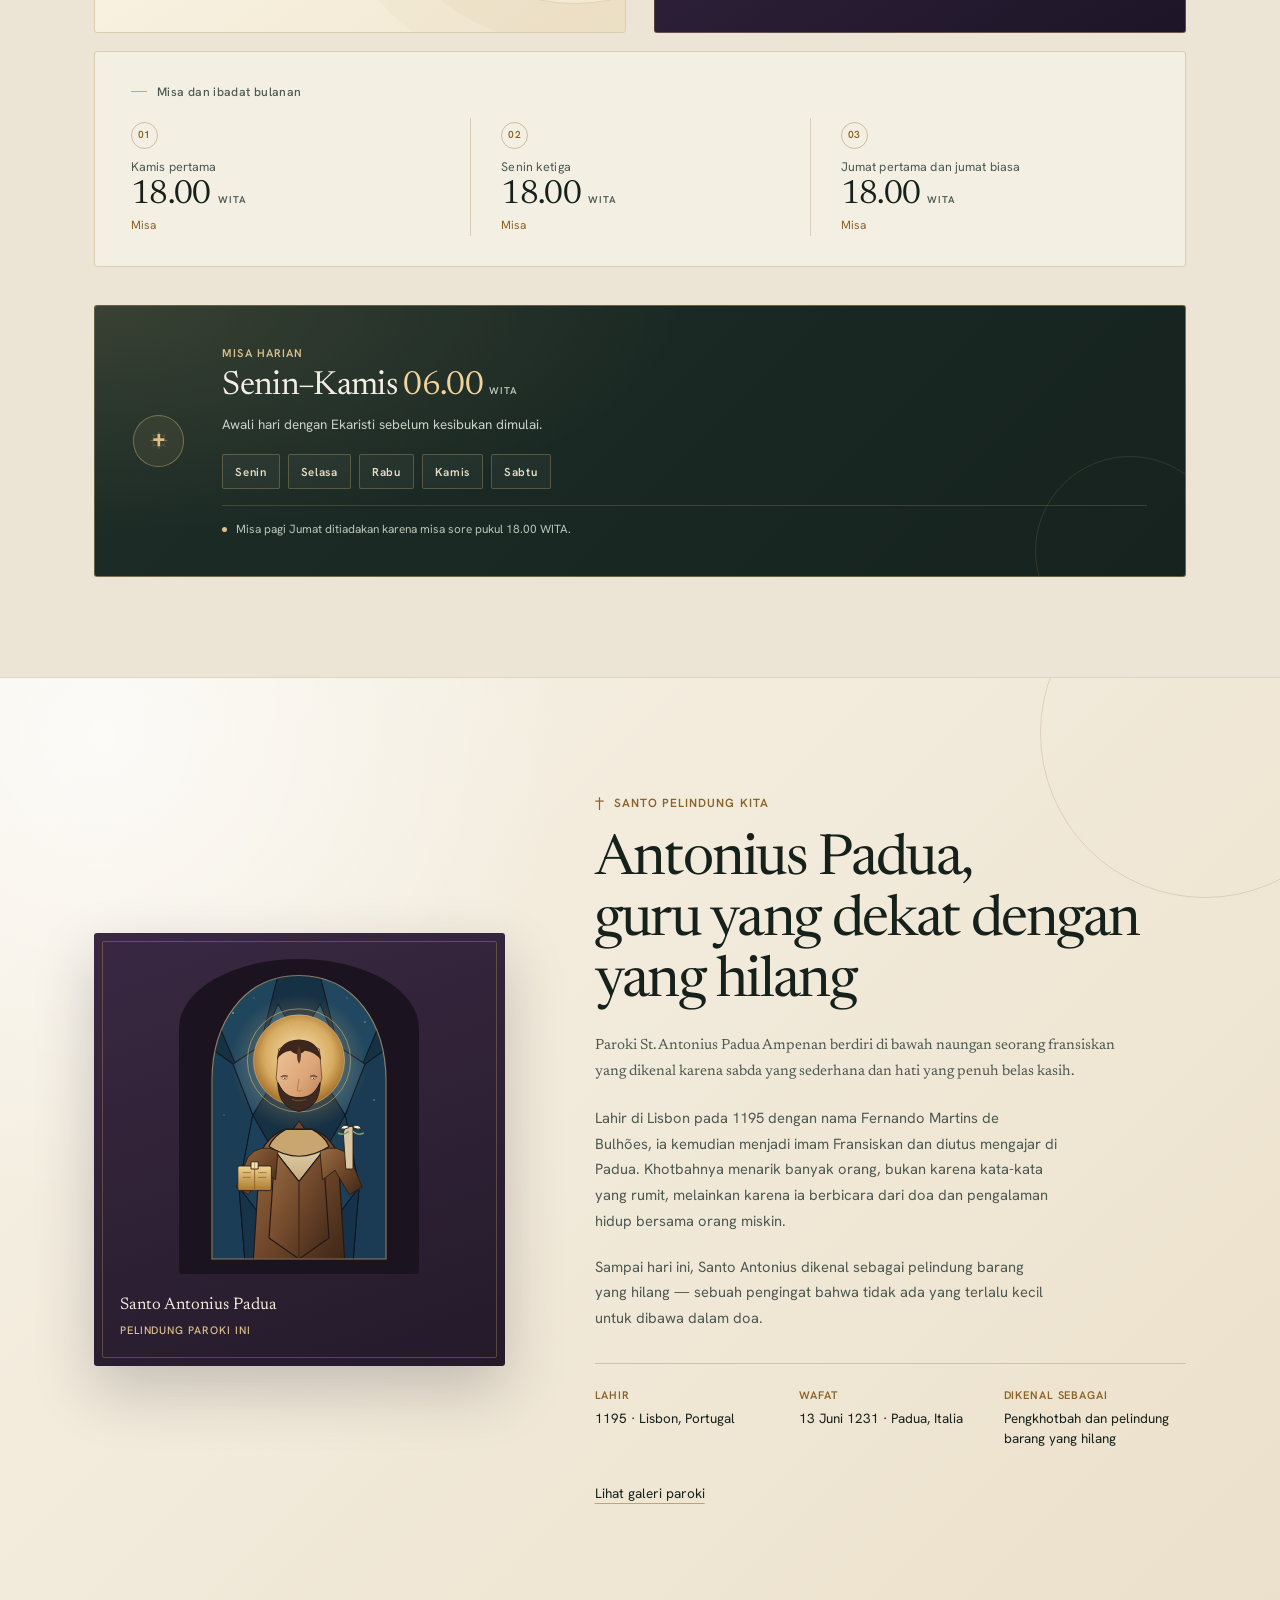
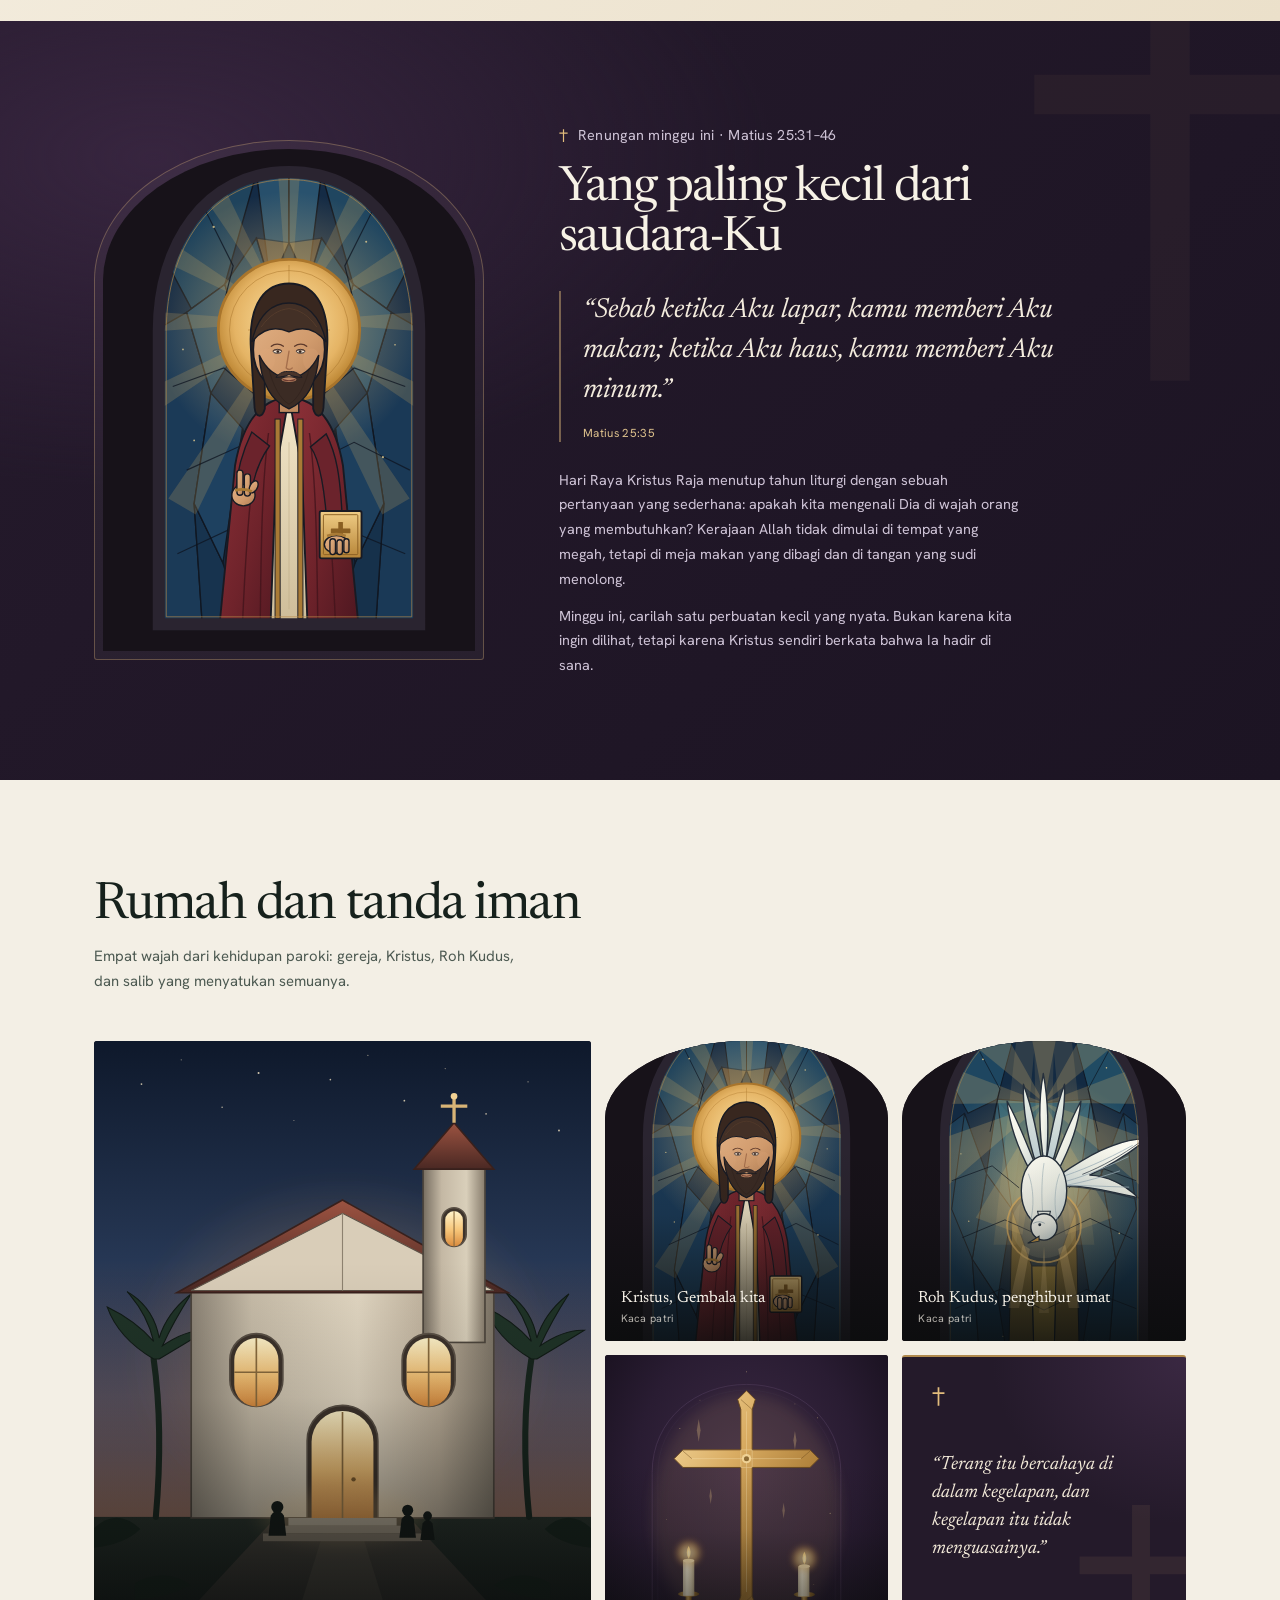
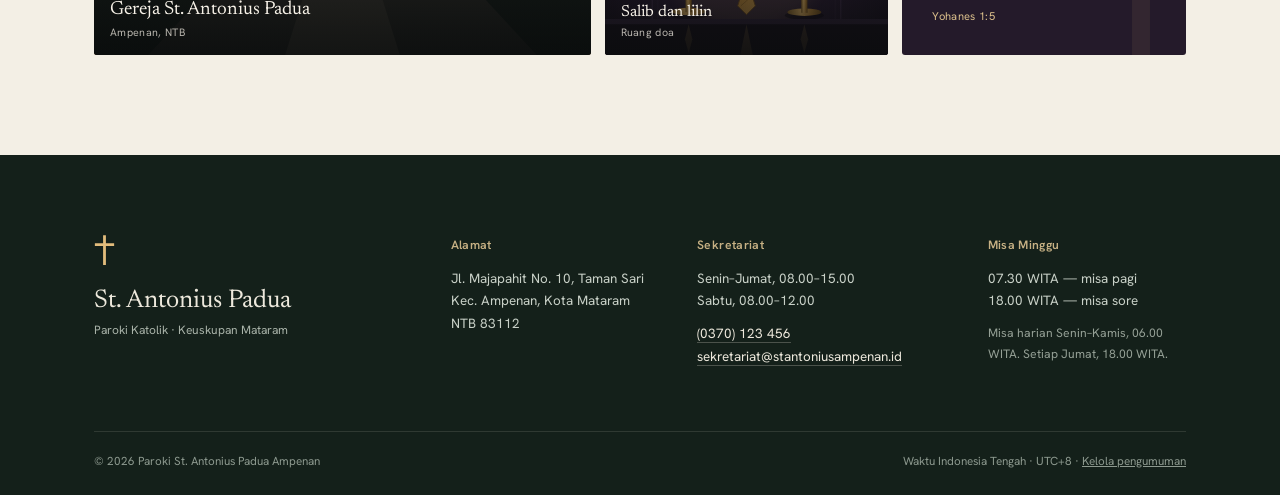
==== commit 0d708aaf: "Tambahkan editor dan data pengumuman dinamis" ====
--- a/index.html
+++ b/index.html
@@ -133,7 +133,7 @@
         <div class="section-head">
           <div>
             <h2>Pengumuman</h2>
-            <p>Kabar, jadwal, dan ajakan dari sekretariat paroki. Diperbarui Minggu, 22 November 2026.</p>
+            <p>Kabar, jadwal, dan ajakan dari sekretariat paroki. Diperbarui <span id="pengumuman-update">Minggu, 22 November 2026</span>.</p>
           </div>
           <p class="section-aside">Sekretariat buka Senin–Jumat, 08.00–15.00 WITA.</p>
         </div>
@@ -493,7 +493,7 @@
 
       <div class="footer-bottom">
         <p>© <span id="year">2026</span> Paroki St. Antonius Padua Ampenan</p>
-        <p>Waktu Indonesia Tengah · UTC+8</p>
+        <p>Waktu Indonesia Tengah · UTC+8 · <a href="admin.html">Kelola pengumuman</a></p>
       </div>
     </div>
   </footer>
@@ -504,6 +504,7 @@
     <p id="lightbox-caption"></p>
   </dialog>
 
+  <script src="data/pengumuman.js"></script>
   <script src="script.js"></script>
 </body>
 </html>
